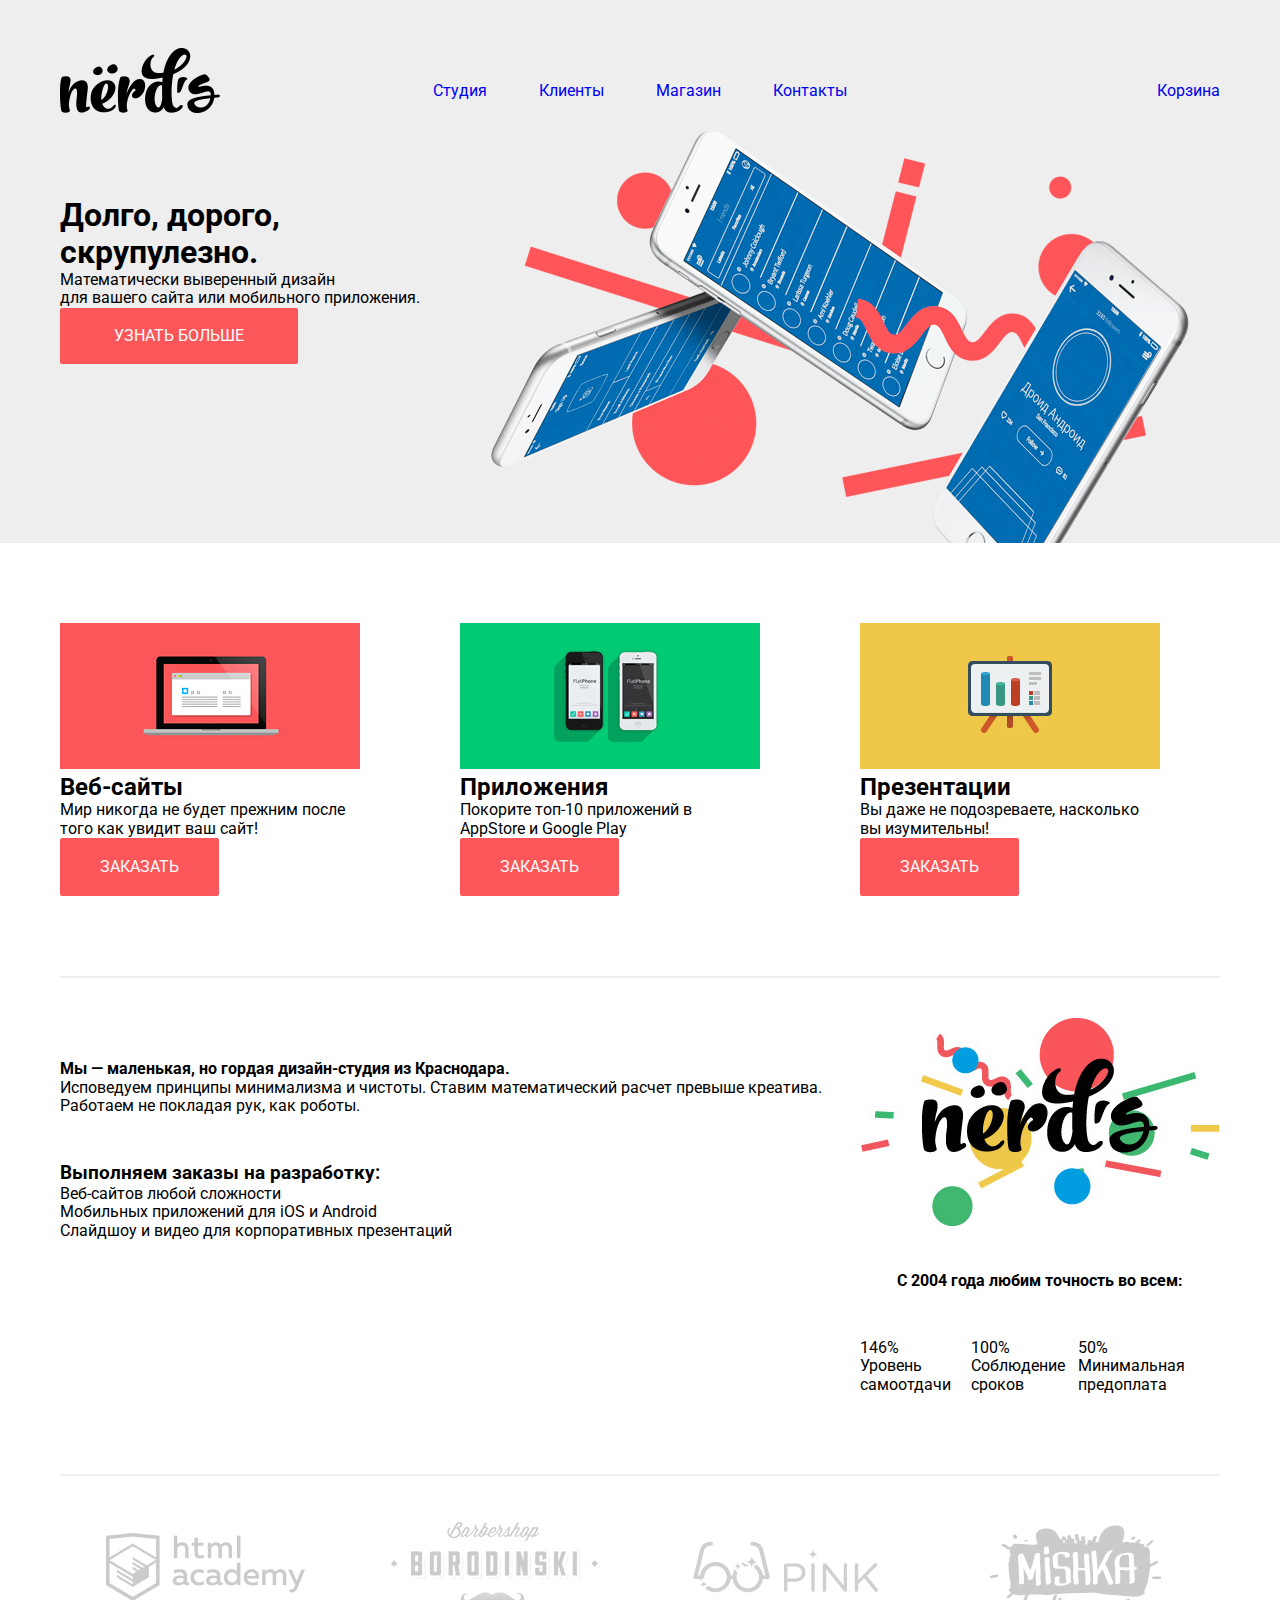
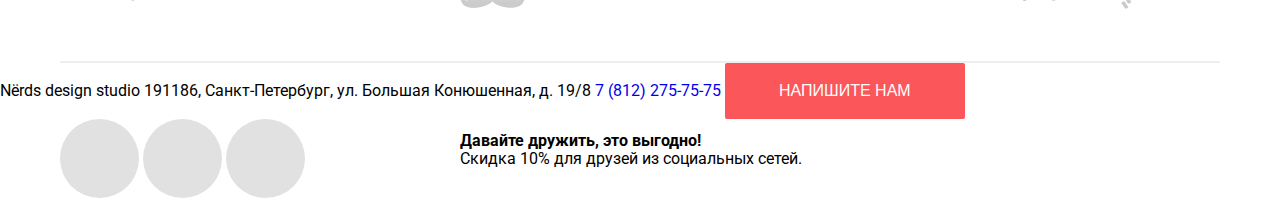
==== index.html @ d00be2a4 "Index page layout updated" ====
<!DOCTYPE html>
<html lang="ru">

<head>
  <meta charset="utf-8">
  <link href="https://fonts.googleapis.com/css?family=Roboto:400,500,700&amp;subset=cyrillic" rel="stylesheet">
  <link rel="stylesheet" href="css/normalize.css">
  <link rel="stylesheet" href="css/style.css">
  <title>HTML Academy: Нердс</title>
</head>

<body>
  <header class="main-header">
    <nav class="main-navigation container">
      <a class="main-logo">
          <img src="img/nerds-logo.png" width="160" height="65" alt="Логотип студии Nerds">
      </a>
      <ul class="site-navigation">
        <li><a href="#">Студия</a></li>
        <li><a href="#">Клиенты</a></li>
        <li><a href="catalog.html">Магазин</a></li>
        <li><a href="#">Контакты</a></li>
      </ul>
      <div class="user-navigation">
          <a class="cart" href="#" class="cart-link">Корзина</a>
      </div>
    </nav>
  </header>

  <section class="hero">
    <section class="slider container">

      <div class="slider-item slide-design">
        <section class="slide-text">
          <p>
            <b class="slide-title">Долго, дорого,<br> скрупулезно.</b>
            Математически выверенный дизайн<br> для вашего сайта или мобильного приложения.
          </p>
          <a href="#" class="button slider-btn">Узнать больше</a>
        </section>
      </div>

      <div class="slider-item slide-math">
        <section class="slide-text">
          <p>
            <b class="slide-title">Любим математику как никто другой.</b>
            Никакого креатива, только математические формулы для расчета идеальных пропорций.
          </p>
          <a href="#" class="button slider-btn">Узнать больше</a>
        </section>
      </div>

      <div class="slider-item slide-hardcore">
        <section class="slide-text">
          <p>
            <b class="slide-title">Только ночь, только хардкор.</b>
            Работать днем, как все? Мы против этого. Ближе к полуночи работа только начинается.
          </p>
        </section>
      </div>

      <div class="slider-controls">
        <input type="radio" name="slider-controls" id="slider-controls-design" checked>
        <label for="slider-controls-design" class="visually-hidden">Первый слайд</label>
        <input type="radio" name="slider-controls" id="slider-controls-math">
        <label for="slider-controls-math" class="visually-hidden">Второй слайд</label>
        <input type="radio" name="slider-controls" id="slider-controls-hardcore">
        <label for="slider-controls-hardcore" class="visually-hidden">Третий слайд</label>
      </div>
    </section>
  </section>

  <main class="container">
    <h1 class="visually-hidden">Студия веб-дизайна Nerds</h1>

    <section class="services">
      <ul class="services-list">
        <li class="service-item">
          <img src="img/main/illustration-1.jpg" width="300" height="146" alt="Веб-сайты">
          <h2>Веб-сайты</h2>
          <p class="services-txt">Мир никогда не будет прежним после того как увидит ваш сайт!</p>
          <a href="#" class="button order-btn">Заказать</a>
        </li>
        <li class="service-item">
          <img src="img/main/illustration-2.jpg" width="300" height="146" alt="Приложения">
          <h2>Приложения</h2>
          <p class="services-txt">Покорите топ-10 приложений в AppStore и Google Play</p>
          <a href="#" class="button order-btn">Заказать</a>
        </li>
        <li class="service-item">
          <img src="img/main/illustration-3.jpg" width="300" height="146" alt="Презентации">
          <h2>Презентации</h2>
          <p class="services-txt">Вы даже не подозреваете, насколько вы изумительны!</p>
          <a href="#" class="button order-btn">Заказать</a>
        </li>
      </ul>
    </section>

    <section class="info">
      <div class="studio-txt">
        <b class="info-nerds">Мы — маленькая, но гордая дизайн-студия из Краснодара.</b>
        <p class="info-txt">Исповедуем принципы минимализма и чистоты. Ставим математический расчет превыше креатива. Работаем не покладая рук, как роботы.</p>
        <h3 class="orders">Выполняем заказы на разработку:</h3>
        <ul class="info-list">
          <li class="list-item">Веб-сайтов любой сложности</li>
          <li class="list-item">Мобильных приложений для iOS и Android</li>
          <li class="list-item">Слайдшоу и видео для корпоративных презентаций</li>
        </ul>
      </div>

      <div class="studio-img">
        <img src="img/main/nerds-illustration.jpg" alt="Nerds logo">
        <b class="accuracy">C 2004 года любим точность во всем:</b>
        <ul class="advantages">
          <li class="advantage-item">
            <span class="percentage">146%</span>
            <span class="advantage-txt">Уровень самоотдачи</span>
          </li>

          <li class="advantage-item">
            <span class="percentage">100%</span>
            <span class="advantage-txt">Соблюдение сроков</span>
          </li>

          <li class="advantage-item">
            <span class="percentage">50%</span>
            <span class="advantage-txt">Минимальная предоплата</span>
          </li>
        </ul>
      </div>

    </section>

    <section class="partners">
      <ul class="partners-list">
        <li class="partners-item">
          <a href="https://htmlacademy.ru/intensive/htmlcss"><img src="img/main/logo-htmlacademy.png" width="209" height="90" alt="HTML Academy"></a>
        </li>
        <li class="partners-item">
          <a href="#"><img src="img/main/logo-borodinski.png" width="209" height="90" alt="Барбершоп Borodinski"></a>
        </li>
        <li class="partners-item">
          <a href="#"><img src="img/main/logo-pink.png" width="209" height="90" alt="Pink"></a>
        </li>
        <li class="partners-item">
          <a href="#"><img src="img/main/logo-mishka.png" width="209" height="90" alt="Mishka"></a>
        </li>
      </ul>
    </section>
  </main>

  <section class="map">
    <div class="map">

    </div>

    <div class="contacts-container">
      <span class="studio-title">Nёrds design studio</span>
      <span class="address">191186, Санкт-Петербург, ул. Большая Конюшенная, д. 19/8</span>
      <a class="phone" href="tel:+78122757575">7 (812) 275-75-75</a>
      <button class="button contacts-btn" type="button">Напишите нам</button>
      <!-- Попап форма обратной связи -->
      <!-- <div class="contacts-popup">
        <div class="contacts-popup-form">
          <form action="#" method="post">
            <fieldset>
              <legend>Напишите нам</legend>
              <label for="exit">Закрыть окно
        <input type="button" id="exit" name="exit" value="exit">
      </label>
              <label for="name">Ваше имя
        <input type="text" id="name" name="name" placeholder="Представьтесь, пожалуйста" required>
      </label>
              <label for="e-mail">Ваш e-mail
        <input type="email" id="e-mail" name="email" placeholder="Для отправки ответа" required>
      </label>
              <label for="comment">Текст письма
        <textarea id="comment" name="comment" rows="6" placeholder="В свободной форме" required></textarea>
      </label>
            </fieldset>
            <label for="send">
      <button class="button" type="submit" id="send" name="submit">Отправить</button>
    </label>
          </form>
        </div>
      </div> -->
    </div>
  </section>

  <footer class="main-footer container">
    <section class="social">
      <div class="footer-social">
        <a class="social-btn social-btn-vk" href="#"><span class="visually-hidden">Вконтакте</span></a>
        <a class="social-btn social-btn-fb" href="#"><span class="visually-hidden">Facebook</span></a>
        <a class="social-btn social-btn-inst" href="#"><span class="visually-hidden">Instagram</span></a>
      </div>
    </section>
    <section class="promo">
      <b class="promo-txt">Давайте дружить, это выгодно!</b>
      Скидка 10% для друзей из социальных сетей.
    </section>
  </footer>
</body>

</html>
---- css/style.css ----
html {
  box-sizing: border-box;
  font-family: Roboto, sans-serif;
}

*, *:before, *:after {
  box-sizing: inherit;
  margin: 0;
  padding: 0;
  list-style: none;
}

a {
  text-decoration: none;
}

.visually-hidden {
  position: absolute;
  overflow: hidden;
  clip: rect(0 0 0 0);
  height: 1px;
  width: 1px;
  margin: -1px;
  padding: 0;
  border: 0;
}

.container {
  width: 1200px;
  padding: 0 20px;
  margin: 0 auto;
}

.button {
  display: inline-block;
  padding: 19px 54px;
  border-radius: 2px;
  background-color: #fb565a;
  text-transform: uppercase;
  color: #ffffff;
  border: none;
  font-size: 16px;
  line-height: 18px;
}

.button:hover {
  background-color: #e74246;
}

.button:focus {
  background-color: #d7373b;
  color: rgba(255, 255, 255, 0.3);
  box-shadow: 0 1px 2px #c13135 inset;
}

.main-header {
  background-color: #eeeeee;
  padding-top: 48px;
}

.main-navigation {
  display: flex;
  align-items: stretch;
}

.main-logo {
  display: block;
  width: 280px;
}

.site-navigation {
  width: 600px;
  text-align: center;
  padding-top: 34px;
}

.site-navigation li {
  display: inline-block;
  margin: 0;
  padding: 0 24px;
}

.user-navigation {
  width: 280px;
  text-align: right;
  padding-top: 34px;
}

.hero {
  background-color: #eeeeee;
  margin-bottom: 80px;
}

.slide-text {
  max-width: 400px;
  padding-top: 80px;
}

.slide-title {
  display: block;
  font-size: 32px;
}

.slider-item {
  height: 426px;
  background-repeat: no-repeat;
}

.slide-math, .slide-hardcore {
  display: none;
}

.slide-design {
  background-image: url(../img/main/slide-design.png);
  background-position: right 31px bottom;
}

.services-list {
  display: flex;
  align-items: stretch;
  border-bottom: 2px solid #eeeeee;
  padding-bottom: 80px;
  margin-bottom: 40px;
}

.service-item {
  width: 300px;
  margin-right: 100px;
}

.slider-controls {
  display: none;
}

.service-item:last-child {
  margin-right: 0;
}

.order-btn {
  padding: 20px 40px;
}

.info {
  display: flex;
  padding-bottom: 80px;
  border-bottom: 2px solid #eeeeee;
}

.studio-img {
  width: 360px;
}

.studio-txt {
  padding-top: 42px;
  width: 800px;
}

.info-txt {
  padding-bottom: 48px;
}

.accuracy {
  display: block;
  padding-top: 41px;
  text-align: center;
}

.advantages {
  display: flex;
}

.advantage-item {
  padding-top: 49px;
}

.percentage {
  display: block;
}

.partners {
  padding: 46px 0 44px 0;
  border-bottom: 2px solid #eeeeee;
}

.partners-list {
  display: flex;
}

.partners-item {
  width: 25%;
  text-align: center;
}

.partners-item a {
  opacity: .2;
}

.partners-item a:hover {
  opacity: 1;
}

.partners-item a:focus {
  opacity: .1;
}

.main-footer {
  display: flex;
}

.social {
  width: 400px;
}

.social-btn {
  display: inline-block;
  background-color: #e1e1e1;
  width: 79px;
  height: 79px;
  border-radius: 50%;
}

.social-btn:hover {
  background-color: #e74246;
}

.social-btn:focus {
  background-color: #e74246;
  box-shadow: 0 1px 2px #c13135 inset;
}

.promo {
  width: 760px;
  padding-top: 13px;
}

.promo-txt {
  display: block;
}
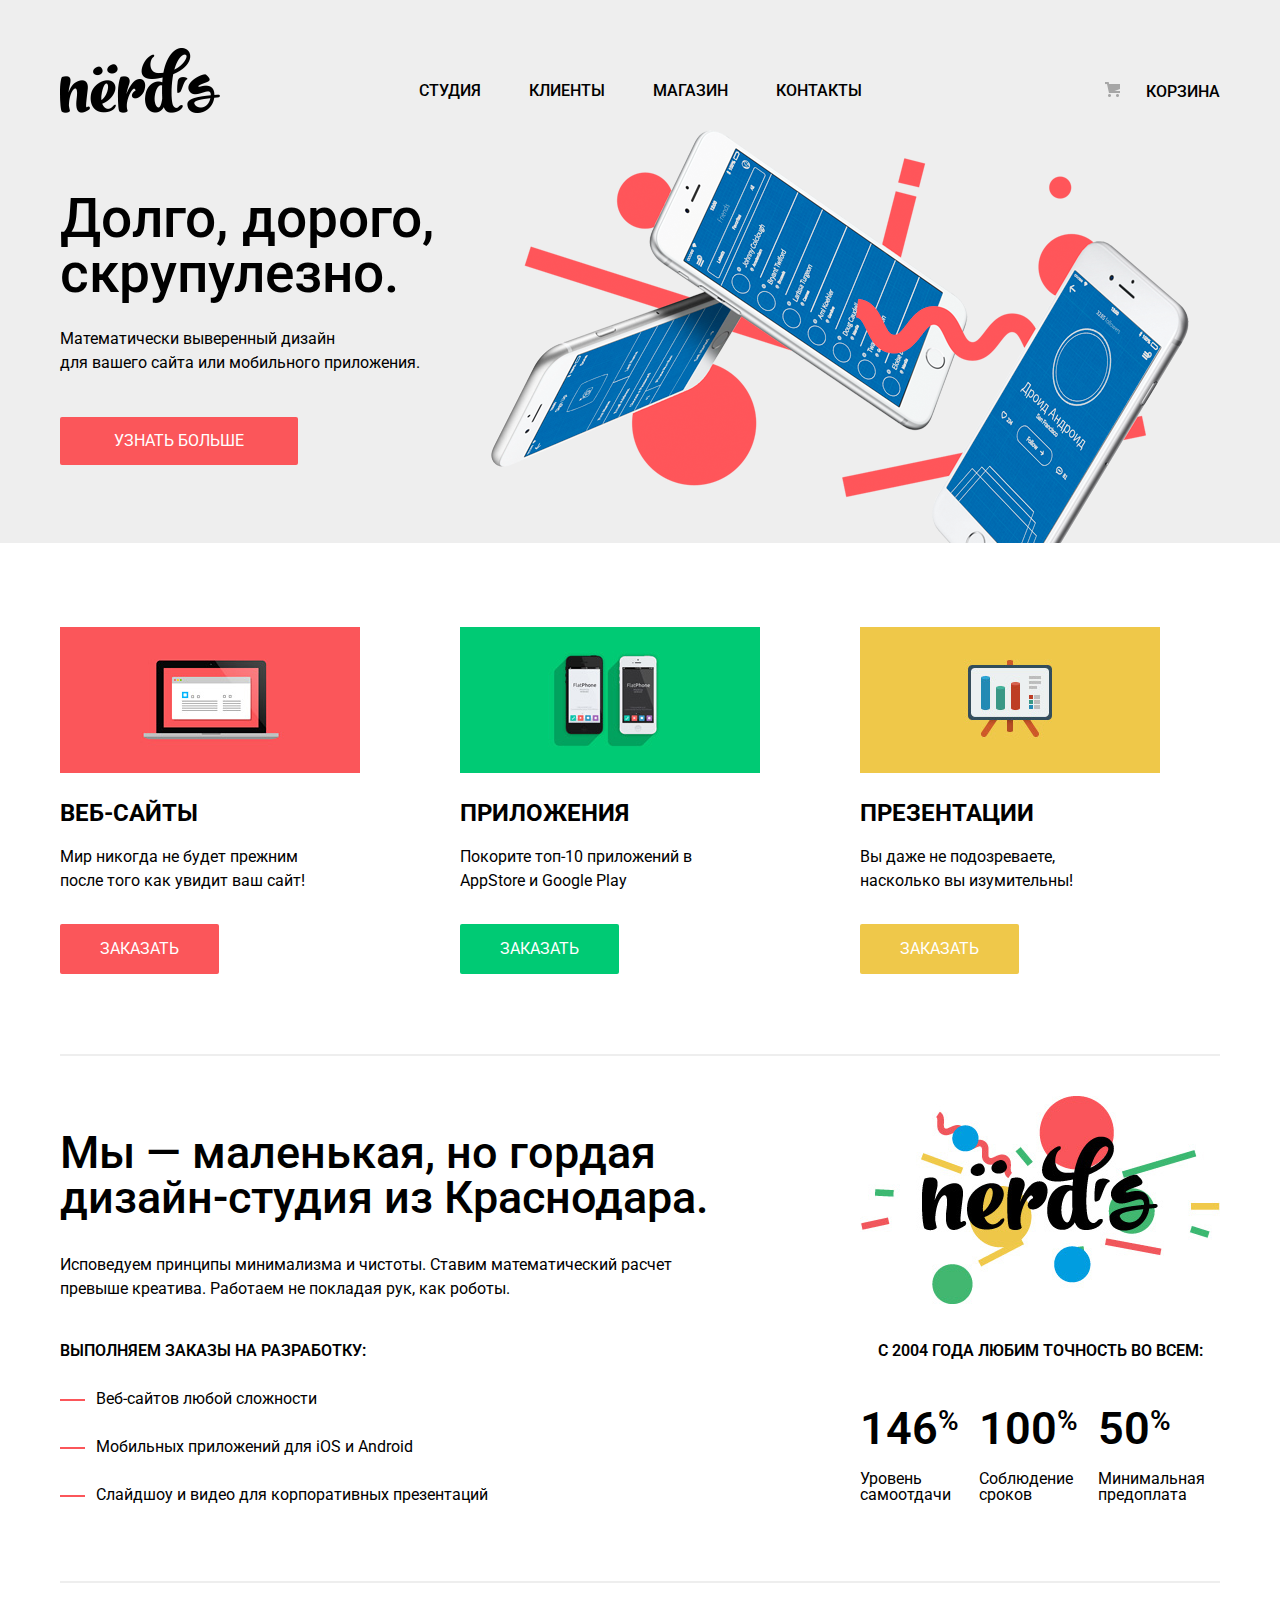
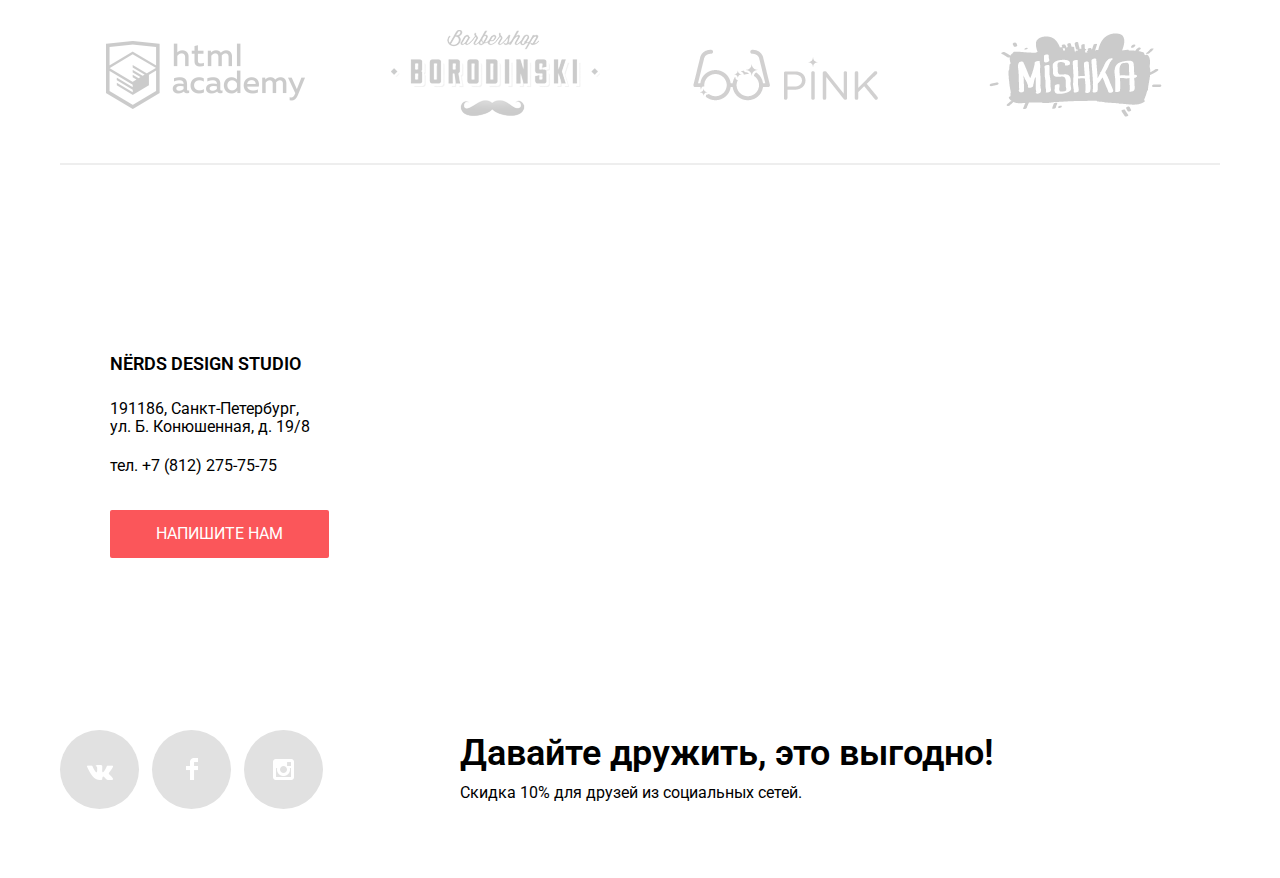
==== commit 08fe05c0: "Added map, sprites & styles for Index page" ====
--- a/index.html
+++ b/index.html
@@ -3,7 +3,7 @@
 
 <head>
   <meta charset="utf-8">
-  <link href="https://fonts.googleapis.com/css?family=Roboto:400,500,700&amp;subset=cyrillic" rel="stylesheet">
+  <link href="https://fonts.googleapis.com/css?family=Roboto:400,500,600,700&amp;subset=cyrillic" rel="stylesheet">
   <link rel="stylesheet" href="css/normalize.css">
   <link rel="stylesheet" href="css/style.css">
   <title>HTML Academy: Нердс</title>
@@ -12,7 +12,7 @@
 <body>
   <header class="main-header">
     <nav class="main-navigation container">
-      <a class="main-logo">
+      <a class="main-logo" href="#">
           <img src="img/nerds-logo.png" width="160" height="65" alt="Логотип студии Nerds">
       </a>
       <ul class="site-navigation">
@@ -22,7 +22,7 @@
         <li><a href="#">Контакты</a></li>
       </ul>
       <div class="user-navigation">
-          <a class="cart" href="#" class="cart-link">Корзина</a>
+        <a class="cart" href="#" class="cart-link"><i class="sprite sprite-cart"></i>Корзина</a>
       </div>
     </nav>
   </header>
@@ -30,42 +30,43 @@
   <section class="hero">
     <section class="slider container">
 
-      <div class="slider-item slide-design">
+      <div class="slider-item slide-design" id="slide-design">
         <section class="slide-text">
           <p>
-            <b class="slide-title">Долго, дорого,<br> скрупулезно.</b>
-            Математически выверенный дизайн<br> для вашего сайта или мобильного приложения.
+            <b class="slide-title">Долго, дорого,<br> скрупулезно.</b> Математически выверенный дизайн<br> для вашего сайта или мобильного приложения.
           </p>
           <a href="#" class="button slider-btn">Узнать больше</a>
         </section>
       </div>
 
-      <div class="slider-item slide-math">
+      <div class="slider-item slide-math" id="slide-math">
         <section class="slide-text">
           <p>
-            <b class="slide-title">Любим математику как никто другой.</b>
-            Никакого креатива, только математические формулы для расчета идеальных пропорций.
+            <b class="slide-title">Любим математику как никто другой.</b> Никакого креатива, только математические формулы для расчета идеальных пропорций.
           </p>
           <a href="#" class="button slider-btn">Узнать больше</a>
         </section>
       </div>
 
-      <div class="slider-item slide-hardcore">
+      <div class="slider-item slide-hardcore" id="slide-hardcore">
         <section class="slide-text">
           <p>
-            <b class="slide-title">Только ночь, только хардкор.</b>
-            Работать днем, как все? Мы против этого. Ближе к полуночи работа только начинается.
+            <b class="slide-title">Только ночь, только хардкор.</b> Работать днем, как все? Мы против этого. Ближе к полуночи работа только начинается.
           </p>
         </section>
       </div>
 
       <div class="slider-controls">
-        <input type="radio" name="slider-controls" id="slider-controls-design" checked>
+        <!-- <input type="radio" name="slider-controls" id="slider-controls-design" checked>
         <label for="slider-controls-design" class="visually-hidden">Первый слайд</label>
         <input type="radio" name="slider-controls" id="slider-controls-math">
         <label for="slider-controls-math" class="visually-hidden">Второй слайд</label>
         <input type="radio" name="slider-controls" id="slider-controls-hardcore">
-        <label for="slider-controls-hardcore" class="visually-hidden">Третий слайд</label>
+        <label for="slider-controls-hardcore" class="visually-hidden">Третий слайд</label> -->
+
+        <a href="#slide-design">Первый слайд</a>
+        <a href="#slide-math">Второй слайд</a>
+        <a href="#slide-hardcore">Третий слайд</a>
       </div>
     </section>
   </section>
@@ -77,20 +78,20 @@
       <ul class="services-list">
         <li class="service-item">
           <img src="img/main/illustration-1.jpg" width="300" height="146" alt="Веб-сайты">
-          <h2>Веб-сайты</h2>
-          <p class="services-txt">Мир никогда не будет прежним после того как увидит ваш сайт!</p>
+          <h2 class="services-title">Веб-сайты</h2>
+          <p class="services-txt">Мир никогда не будет прежним<br> после того как увидит ваш сайт!</p>
           <a href="#" class="button order-btn">Заказать</a>
         </li>
-        <li class="service-item">
+        <li class="service-item service-applications">
           <img src="img/main/illustration-2.jpg" width="300" height="146" alt="Приложения">
-          <h2>Приложения</h2>
+          <h2 class="services-title">Приложения</h2>
           <p class="services-txt">Покорите топ-10 приложений в AppStore и Google Play</p>
           <a href="#" class="button order-btn">Заказать</a>
         </li>
-        <li class="service-item">
+        <li class="service-item service-presentations">
           <img src="img/main/illustration-3.jpg" width="300" height="146" alt="Презентации">
-          <h2>Презентации</h2>
-          <p class="services-txt">Вы даже не подозреваете, насколько вы изумительны!</p>
+          <h2 class="services-title">Презентации</h2>
+          <p class="services-txt">Вы даже не подозреваете,<br> насколько вы изумительны!</p>
           <a href="#" class="button order-btn">Заказать</a>
         </li>
       </ul>
@@ -98,8 +99,8 @@
 
     <section class="info">
       <div class="studio-txt">
-        <b class="info-nerds">Мы — маленькая, но гордая дизайн-студия из Краснодара.</b>
-        <p class="info-txt">Исповедуем принципы минимализма и чистоты. Ставим математический расчет превыше креатива. Работаем не покладая рук, как роботы.</p>
+        <b class="info-nerds">Мы — маленькая, но гордая<br> дизайн-студия из Краснодара.</b>
+        <p class="info-txt">Исповедуем принципы минимализма и чистоты. Ставим математический расчет<br> превыше креатива. Работаем не покладая рук, как роботы.</p>
         <h3 class="orders">Выполняем заказы на разработку:</h3>
         <ul class="info-list">
           <li class="list-item">Веб-сайтов любой сложности</li>
@@ -113,17 +114,17 @@
         <b class="accuracy">C 2004 года любим точность во всем:</b>
         <ul class="advantages">
           <li class="advantage-item">
-            <span class="percentage">146%</span>
+            <span class="percentage">146<sup>%</sup></span>
             <span class="advantage-txt">Уровень самоотдачи</span>
           </li>
 
           <li class="advantage-item">
-            <span class="percentage">100%</span>
+            <span class="percentage">100<sup>%</sup></span>
             <span class="advantage-txt">Соблюдение сроков</span>
           </li>
 
           <li class="advantage-item">
-            <span class="percentage">50%</span>
+            <span class="percentage">50<sup>%</sup></span>
             <span class="advantage-txt">Минимальная предоплата</span>
           </li>
         </ul>
@@ -150,56 +151,89 @@
   </main>
 
   <section class="map">
-    <div class="map">
-
-    </div>
-
-    <div class="contacts-container">
-      <span class="studio-title">Nёrds design studio</span>
-      <span class="address">191186, Санкт-Петербург, ул. Большая Конюшенная, д. 19/8</span>
-      <a class="phone" href="tel:+78122757575">7 (812) 275-75-75</a>
-      <button class="button contacts-btn" type="button">Напишите нам</button>
-      <!-- Попап форма обратной связи -->
-      <!-- <div class="contacts-popup">
-        <div class="contacts-popup-form">
-          <form action="#" method="post">
-            <fieldset>
-              <legend>Напишите нам</legend>
-              <label for="exit">Закрыть окно
-        <input type="button" id="exit" name="exit" value="exit">
-      </label>
-              <label for="name">Ваше имя
-        <input type="text" id="name" name="name" placeholder="Представьтесь, пожалуйста" required>
-      </label>
-              <label for="e-mail">Ваш e-mail
-        <input type="email" id="e-mail" name="email" placeholder="Для отправки ответа" required>
-      </label>
-              <label for="comment">Текст письма
-        <textarea id="comment" name="comment" rows="6" placeholder="В свободной форме" required></textarea>
-      </label>
-            </fieldset>
-            <label for="send">
-      <button class="button" type="submit" id="send" name="submit">Отправить</button>
-    </label>
-          </form>
-        </div>
-      </div> -->
+    <div class="map-placeholder" id="map"></div>
+
+    <div class="contacts-container container">
+      <div class="contacts-block">
+        <span class="studio-title">Nёrds design studio</span>
+        <address>191186, Санкт-Петербург,<br> ул. Б. Конюшенная, д. 19/8</address>
+        <a class="phone" href="tel:+78122757575">тел. +7 (812) 275-75-75</a>
+        <!-- <button class="button contacts-btn" type="button">Напишите нам</button> -->
+        <a href="#contacts-popup-form" class="button contacts-btn">Напишите нам</a>
+      </div>
     </div>
   </section>
 
   <footer class="main-footer container">
     <section class="social">
       <div class="footer-social">
-        <a class="social-btn social-btn-vk" href="#"><span class="visually-hidden">Вконтакте</span></a>
-        <a class="social-btn social-btn-fb" href="#"><span class="visually-hidden">Facebook</span></a>
-        <a class="social-btn social-btn-inst" href="#"><span class="visually-hidden">Instagram</span></a>
+        <a class="social-btn social-btn-vk" href="#"><i class="sprite sprite-icon-vk"></i><span class="visually-hidden">Вконтакте</span></a>
+        <a class="social-btn social-btn-fb" href="#"><i class="sprite sprite-icon-fb"></i><span class="visually-hidden">Facebook</span></a>
+        <a class="social-btn social-btn-inst" href="#"><i class="sprite sprite-icon-insta"></i><span class="visually-hidden">Instagram</span></a>
       </div>
     </section>
     <section class="promo">
-      <b class="promo-txt">Давайте дружить, это выгодно!</b>
-      Скидка 10% для друзей из социальных сетей.
+      <b class="promo-txt">Давайте дружить, это выгодно!</b> Скидка 10% для друзей из социальных сетей.
     </section>
   </footer>
+
+<div id="contacts-popup-form" class="contacts-popup-form">
+  <a href="#map"><i class="sprite sprite-close-cross"></i>🞫</a>
+</div>
+
+  <!-- Попап форма обратной связи -->
+  <!-- <div class="contacts-popup">
+    <div class="contacts-popup-form">
+      <form action="#" method="post">
+        <fieldset>
+          <legend>Напишите нам</legend>
+          <label for="exit">Закрыть окно
+    <input type="button" id="exit" name="exit" value="exit">
+  </label>
+          <label for="name">Ваше имя
+    <input type="text" id="name" name="name" placeholder="Представьтесь, пожалуйста" required>
+  </label>
+          <label for="e-mail">Ваш e-mail
+    <input type="email" id="e-mail" name="email" placeholder="Для отправки ответа" required>
+  </label>
+          <label for="comment">Текст письма
+    <textarea id="comment" name="comment" rows="6" placeholder="В свободной форме" required></textarea>
+  </label>
+        </fieldset>
+        <label for="send">
+  <button class="button" type="submit" id="send" name="submit">Отправить</button>
+  </label>
+      </form>
+    </div>
+  </div> -->
+
+  <script src="http://api-maps.yandex.ru/2.1/?lang=ru_RU" type="text/javascript"></script>
+  <script>
+    ymaps.ready(function() {
+      var myMap = new ymaps.Map('map', {
+          center: [59.938650, 30.323280],
+          zoom: 17
+        }, {}),
+
+        myPlacemark = new ymaps.Placemark(myMap.getCenter(), {
+          hintContent: 'Nёrds design studio'
+        }, {
+          // Опции.
+          // Необходимо указать данный тип макета.
+          iconLayout: 'default#image',
+          // Своё изображение иконки метки.
+          iconImageHref: 'img/main/map-marker.png',
+          // Размеры метки.
+          iconImageSize: [231, 190],
+          // Смещение левого верхнего угла иконки относительно
+          // её "ножки" (точки привязки).
+          iconImageOffset: [-49, -190]
+        });
+
+      myMap.geoObjects
+        .add(myPlacemark);
+    });
+  </script>
+
 </body>
-
 </html>
--- a/css/style.css
+++ b/css/style.css
@@ -1,6 +1,6 @@
 html {
   box-sizing: border-box;
-  font-family: Roboto, sans-serif;
+  font-family: "Roboto", "Arial", sans-serif;
 }
 
 *, *:before, *:after {
@@ -12,6 +12,7 @@
 
 a {
   text-decoration: none;
+  color: #000000;
 }
 
 .visually-hidden {
@@ -25,6 +26,42 @@
   border: 0;
 }
 
+.sprite {
+    background-image: url(../img/spritesheet.png);
+    background-repeat: no-repeat;
+    display: inline-block;
+}
+
+.sprite-cart {
+    width: 15px;
+    height: 15px;
+    background-position: -5px -5px;
+}
+
+.sprite-close-cross {
+    width: 21px;
+    height: 21px;
+    background-position: -30px -5px;
+}
+
+.sprite-icon-fb {
+    width: 12px;
+    height: 22px;
+    background-position: -5px -36px;
+}
+
+.sprite-icon-insta {
+    width: 21px;
+    height: 21px;
+    background-position: -27px -36px;
+}
+
+.sprite-icon-vk {
+    width: 26px;
+    height: 15px;
+    background-position: -61px -5px;
+}
+
 .container {
   width: 1200px;
   padding: 0 20px;
@@ -33,7 +70,7 @@
 
 .button {
   display: inline-block;
-  padding: 19px 54px;
+  padding: 15px 54px;
   border-radius: 2px;
   background-color: #fb565a;
   text-transform: uppercase;
@@ -68,6 +105,14 @@
   width: 280px;
 }
 
+.main-logo:hover {
+  opacity: .8;
+}
+
+.main-logo:focus {
+  opacity: .3;
+}
+
 .site-navigation {
   width: 600px;
   text-align: center;
@@ -77,7 +122,21 @@
 .site-navigation li {
   display: inline-block;
   margin: 0;
-  padding: 0 24px;
+  padding: 0 22px;
+}
+
+.site-navigation a {
+  font-size: 16px;
+  text-transform: uppercase;
+  font-weight: 500;
+}
+
+.site-navigation a:hover {
+  color: #fb565a;
+}
+
+.site-navigation a:focus {
+  color: rgba(0, 0, 0, 0.3);
 }
 
 .user-navigation {
@@ -86,33 +145,93 @@
   padding-top: 34px;
 }
 
+.user-navigation a {
+  font-size: 16px;
+  text-transform: uppercase;
+  font-weight: 500;
+}
+
+.user-navigation .sprite-cart {
+  margin-right: 26px;
+}
+
 .hero {
   background-color: #eeeeee;
-  margin-bottom: 80px;
+  margin-bottom: 84px;
+}
+
+.slider {
+  height: 426px;
+  position: relative;
 }
 
 .slide-text {
   max-width: 400px;
-  padding-top: 80px;
+  padding-top: 74px;
+  font-size: 16px;
+  line-height: 1.5;
+}
+
+.slide-text p {
+  margin-bottom: 42px;
 }
 
 .slide-title {
   display: block;
-  font-size: 32px;
+  font-size: 55px;
+  line-height: 1;
+  padding-bottom: 26px;
+  font-weight: 500;
 }
 
 .slider-item {
   height: 426px;
   background-repeat: no-repeat;
+  /*display: none;*/
 }
 
 .slide-math, .slide-hardcore {
   display: none;
+}
+
+.slider-item:target {
+  display: block;
 }
 
 .slide-design {
   background-image: url(../img/main/slide-design.png);
   background-position: right 31px bottom;
+}
+
+.slide-math {
+  background-image: url(../img/main/slide-math.png);
+  background-position: right 31px bottom;
+}
+
+.slide-hardcore {
+  background-image: url(../img/main/slide-hardcore.png);
+  background-position: right 31px bottom;
+}
+
+.slider-controls {
+  display: none;
+  /*position: absolute;
+  left: 0;
+  top:0;*/
+}
+
+.services-title {
+  font-size: 24px;
+  line-height: 1.25;
+  text-transform: uppercase;
+  margin-top: 20px;
+}
+
+.services-txt {
+  font-size: 16px;
+  line-height: 1.5;
+  margin-top: 17px;
+  padding-bottom: 31px;
 }
 
 .services-list {
@@ -128,21 +247,45 @@
   margin-right: 100px;
 }
 
-.slider-controls {
-  display: none;
-}
-
 .service-item:last-child {
   margin-right: 0;
 }
 
 .order-btn {
-  padding: 20px 40px;
+  padding: 16px 40px;
+}
+
+.service-applications .order-btn {
+  background-color: #00ca74;
+}
+
+.service-applications .order-btn:hover {
+  background-color: #00bc6c;
+}
+
+.service-applications .order-btn:focus {
+  background-color: #00aa62;
+  color: rgba(255, 255, 255, 0.3);
+  box-shadow: 0 1px 2px #009958 inset;
+}
+
+.service-presentations .order-btn {
+  background-color: #efc84a;
+}
+
+.service-presentations .order-btn:hover {
+  background-color: #eab534;
+}
+
+.service-presentations .order-btn:focus {
+  background-color: #e5a722;
+  color: rgba(255, 255, 255, 0.3);
+  box-shadow: 0 1px 2px #ce961f inset;
 }
 
 .info {
   display: flex;
-  padding-bottom: 80px;
+  padding-bottom: 74px;
   border-bottom: 2px solid #eeeeee;
 }
 
@@ -151,26 +294,78 @@
 }
 
 .studio-txt {
-  padding-top: 42px;
+  padding-top: 34px;
   width: 800px;
 }
 
+.info-nerds {
+  font-size: 45px;
+  line-height: 1;
+  font-weight: 500;
+}
+
 .info-txt {
-  padding-bottom: 48px;
+  padding: 33px 0 38px;
+  font-size: 16px;
+  line-height: 1.5;
+}
+
+.orders {
+  font-size: 16px;
+  line-height: 1.5;
+  text-transform: uppercase;
+  font-weight: 600;
+}
+
+.list-item {
+  font-size: 16px;
+  line-height: 1.5;
+  margin-top: 24px;
+}
+
+.list-item::before {
+  content: "";
+  display: inline-block;
+  width: 25px;
+  height: 2px;
+  background: #fb565a;
+  margin-right: 11px;
+  vertical-align: middle;
 }
 
 .accuracy {
   display: block;
-  padding-top: 41px;
+  padding-top: 31px;
   text-align: center;
+  font-size: 16px;
+  line-height: 1.5;
+  font-weight: 600;
+  text-transform: uppercase;
+}
+
+.percentage {
+  font-size: 45px;
+  font-weight: 600;
+}
+
+.percentage sup {
+  font-size: 28px;
 }
 
 .advantages {
   display: flex;
+  padding-top: 40px;
 }
 
 .advantage-item {
-  padding-top: 49px;
+  width: 33%;
+}
+
+.advantage-txt {
+  display: block;
+  padding-top: 16px;
+  font-size: 16px;
+  line-height: 1;
 }
 
 .percentage {
@@ -178,8 +373,9 @@
 }
 
 .partners {
-  padding: 46px 0 44px 0;
+  padding: 47px 0 39px 0;
   border-bottom: 2px solid #eeeeee;
+  margin-bottom: 80px;
 }
 
 .partners-list {
@@ -203,8 +399,35 @@
   opacity: .1;
 }
 
+.map {
+  position: relative;
+  height: 416px;
+  margin-bottom: 69px;
+}
+
+.map-placeholder {
+  height: 416px;
+}
+
+.contacts-container {
+  position: absolute;
+  left: 0;
+  top: 54px;
+  bottom: 54px;
+  margin-left: 50%;
+  transform: translateX(-50%);
+}
+
+.contacts-block {
+  width: 319px;
+  height: 308px;
+  background: #ffffff;
+  padding: 50px;
+}
+
 .main-footer {
   display: flex;
+  margin-bottom: 69px;
 }
 
 .social {
@@ -217,6 +440,9 @@
   width: 79px;
   height: 79px;
   border-radius: 50%;
+  text-align: center;
+  line-height: 89px;
+  margin-right: 9px;
 }
 
 .social-btn:hover {
@@ -228,11 +454,56 @@
   box-shadow: 0 1px 2px #c13135 inset;
 }
 
+.social-btn:focus .sprite {
+  opacity: .3;
+}
+
 .promo {
   width: 760px;
-  padding-top: 13px;
+  padding-top: 5px;
 }
 
 .promo-txt {
   display: block;
-}
+  font-size: 36px;
+  line-height: 1;
+  font-weight: 600;
+  padding-bottom: 13px;
+}
+
+.studio-title {
+  display: block;
+  font-size: 18px;
+  line-height: 1.7;
+  text-transform: uppercase;
+  font-weight: 600;
+  margin-bottom: 20px;
+}
+
+.contacts-block address {
+  font-style: normal;
+  margin-bottom: 20px;
+}
+
+.contacts-btn {
+  padding: 15px;
+  text-align: center;
+  display: block;
+  margin-top: 35px;
+}
+
+.contacts-popup-form {
+  position: fixed;
+  left: 50%;
+  top: 50%;
+  transform: translate(-50%, -50%);
+  width: 500px;
+  height: 300px;
+  background: #ffffff;
+  box-shadow: 0 0 10px rgba(0,0,0,0.3);
+  display: none;
+}
+
+.contacts-popup-form:target {
+  display: block;
+}
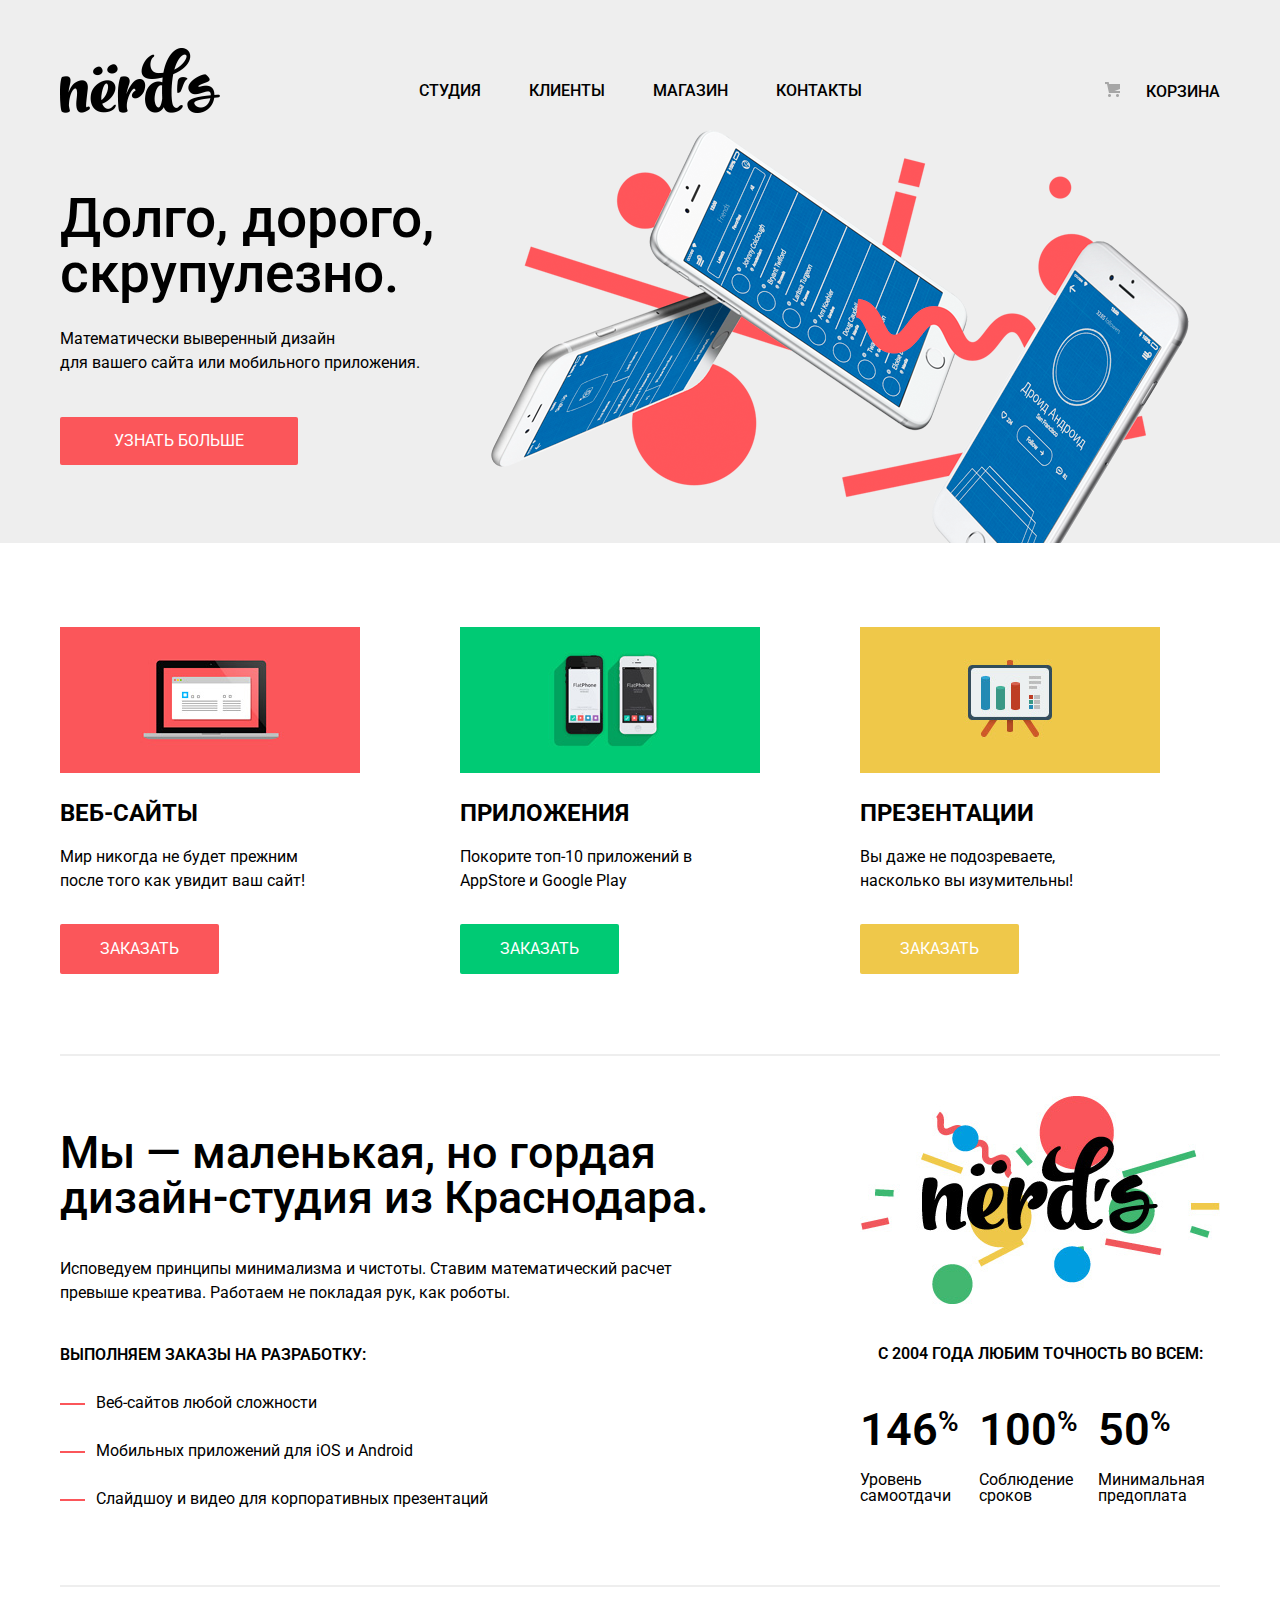
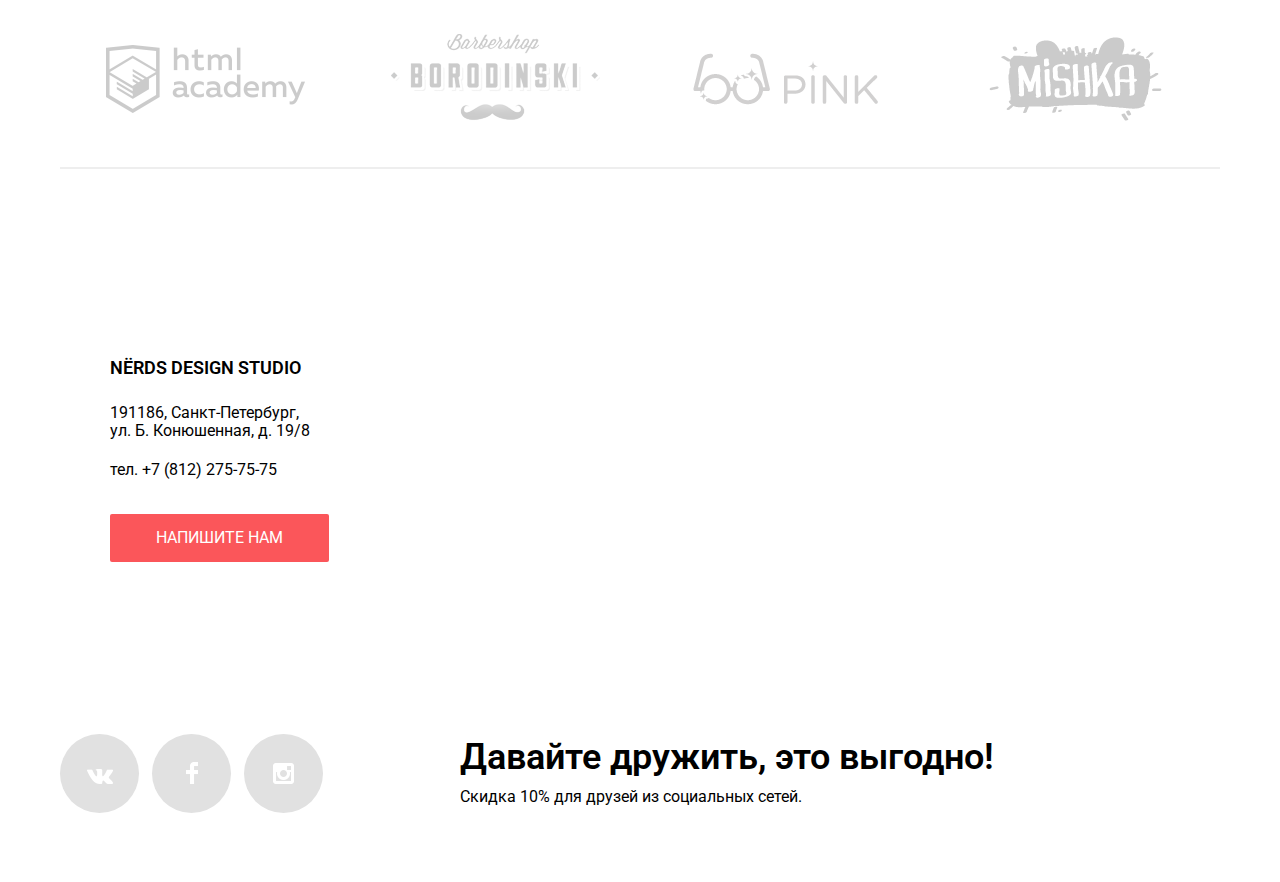
==== commit 8d935230: "Catalog page added" ====
--- a/index.html
+++ b/index.html
@@ -4,8 +4,8 @@
 <head>
   <meta charset="utf-8">
   <link href="https://fonts.googleapis.com/css?family=Roboto:400,500,600,700&amp;subset=cyrillic" rel="stylesheet">
-  <link rel="stylesheet" href="css/normalize.css">
-  <link rel="stylesheet" href="css/style.css">
+  <link href="css/normalize.css" rel="stylesheet">
+  <link href="css/style.css" rel="stylesheet">
   <title>HTML Academy: Нердс</title>
 </head>
 
--- a/css/style.css
+++ b/css/style.css
@@ -1,6 +1,12 @@
 html {
   box-sizing: border-box;
   font-family: "Roboto", "Arial", sans-serif;
+  font-size: 16px;
+}
+
+html, body {
+  margin: 0;
+  padding: 0;
 }
 
 *, *:before, *:after {
@@ -76,7 +82,6 @@
   text-transform: uppercase;
   color: #ffffff;
   border: none;
-  font-size: 16px;
   line-height: 18px;
 }
 
@@ -126,7 +131,6 @@
 }
 
 .site-navigation a {
-  font-size: 16px;
   text-transform: uppercase;
   font-weight: 500;
 }
@@ -146,7 +150,6 @@
 }
 
 .user-navigation a {
-  font-size: 16px;
   text-transform: uppercase;
   font-weight: 500;
 }
@@ -168,7 +171,6 @@
 .slide-text {
   max-width: 400px;
   padding-top: 74px;
-  font-size: 16px;
   line-height: 1.5;
 }
 
@@ -228,7 +230,6 @@
 }
 
 .services-txt {
-  font-size: 16px;
   line-height: 1.5;
   margin-top: 17px;
   padding-bottom: 31px;
@@ -305,20 +306,18 @@
 }
 
 .info-txt {
-  padding: 33px 0 38px;
+  padding: 37px 0 38px;
+  line-height: 1.5;
+}
+
+.orders {
+  line-height: 1.5;
+  text-transform: uppercase;
+  font-weight: 600;
   font-size: 16px;
-  line-height: 1.5;
-}
-
-.orders {
-  font-size: 16px;
-  line-height: 1.5;
-  text-transform: uppercase;
-  font-weight: 600;
 }
 
 .list-item {
-  font-size: 16px;
   line-height: 1.5;
   margin-top: 24px;
 }
@@ -335,9 +334,8 @@
 
 .accuracy {
   display: block;
-  padding-top: 31px;
+  padding-top: 34px;
   text-align: center;
-  font-size: 16px;
   line-height: 1.5;
   font-weight: 600;
   text-transform: uppercase;
@@ -354,7 +352,7 @@
 
 .advantages {
   display: flex;
-  padding-top: 40px;
+  padding-top: 38px;
 }
 
 .advantage-item {
@@ -364,7 +362,6 @@
 .advantage-txt {
   display: block;
   padding-top: 16px;
-  font-size: 16px;
   line-height: 1;
 }
 
@@ -507,3 +504,42 @@
 .contacts-popup-form:target {
   display: block;
 }
+
+/* Каталог */
+
+.page-header {
+  font-size: 55px;
+  line-height: 1;
+  font-weight: 500;
+  background-color: #eeeeee;
+  padding: 37px 0 103px;
+  text-align: center;
+}
+
+.catalog {
+  display: flex;
+}
+
+.filters {
+  width: 260px;
+  margin-right: 140px;
+}
+
+.shop-content {
+  width: 760px;
+}
+
+.layouts {
+  display: flex;
+  flex-direction: row;
+  justify-content: space-between;
+  flex-wrap: wrap;
+}
+
+.layout-item {
+  width: 360px;
+}
+
+.layout-hover {
+  display: none;
+}
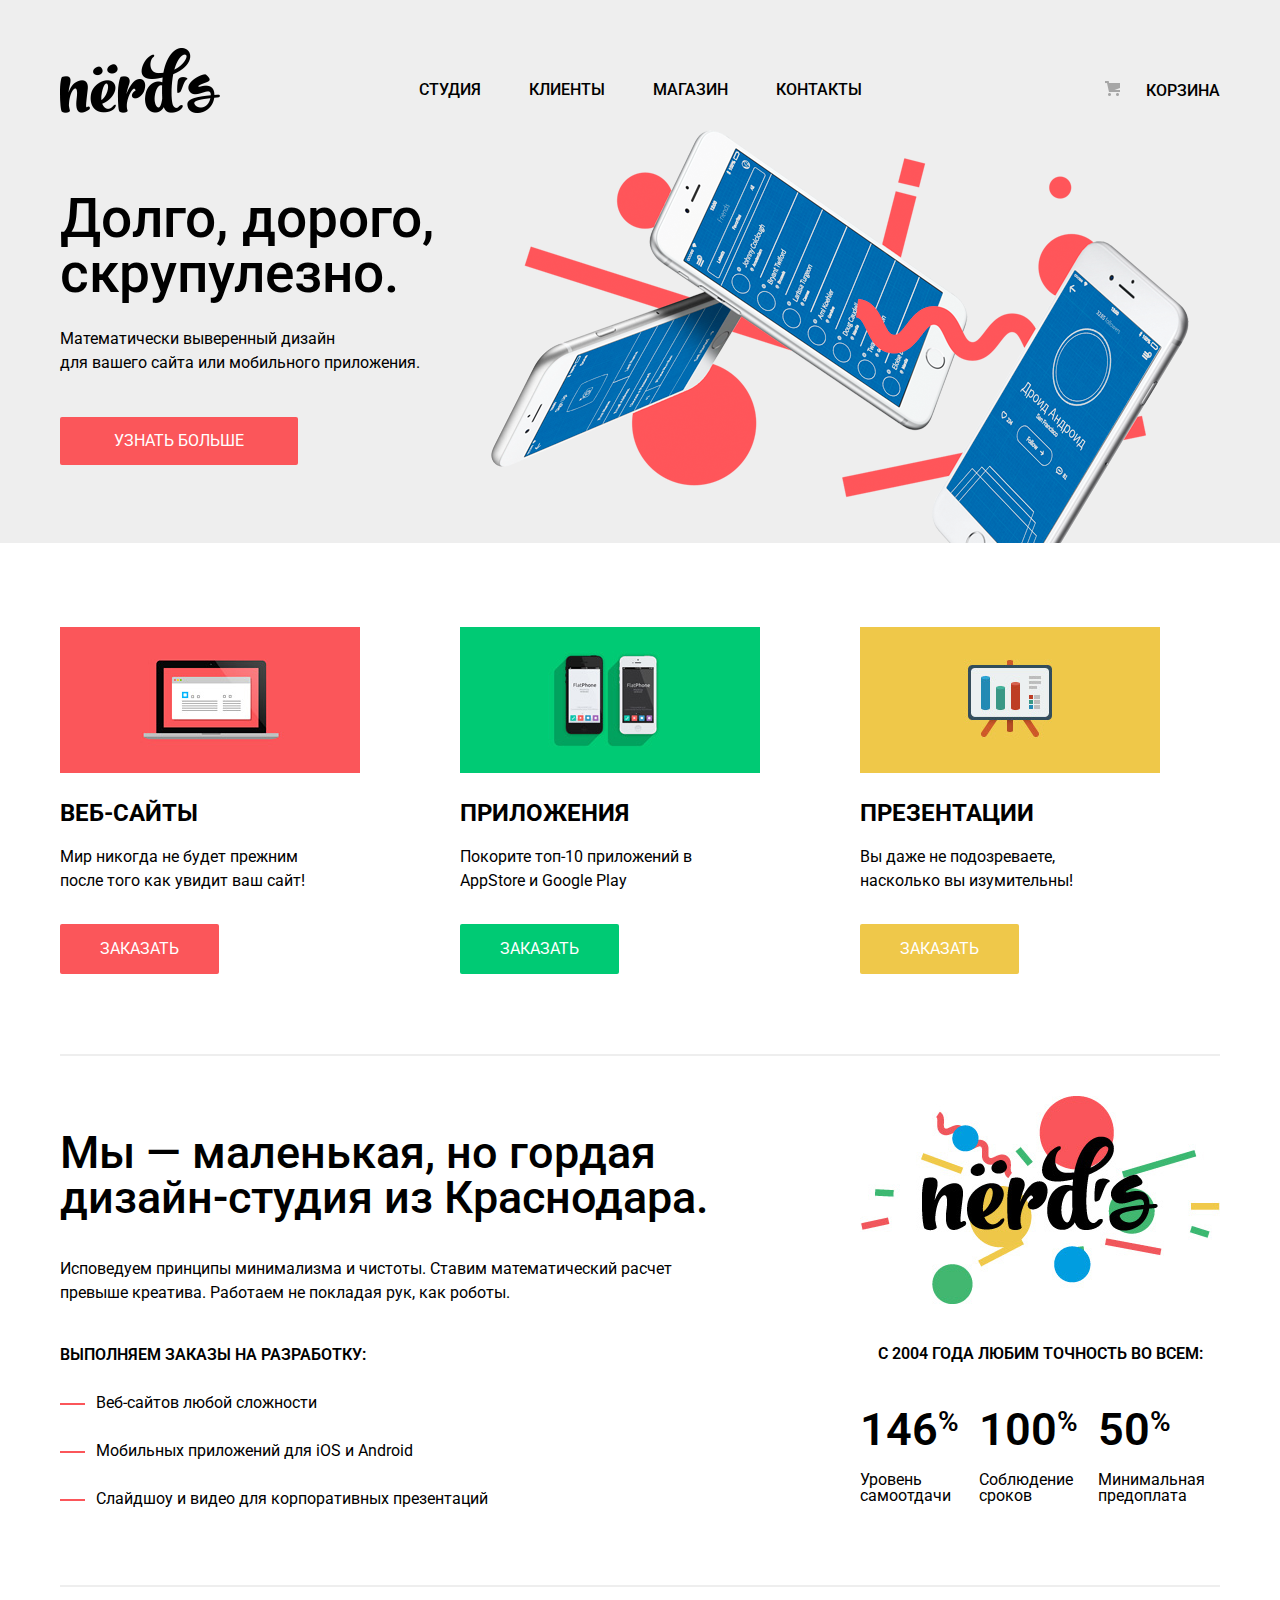
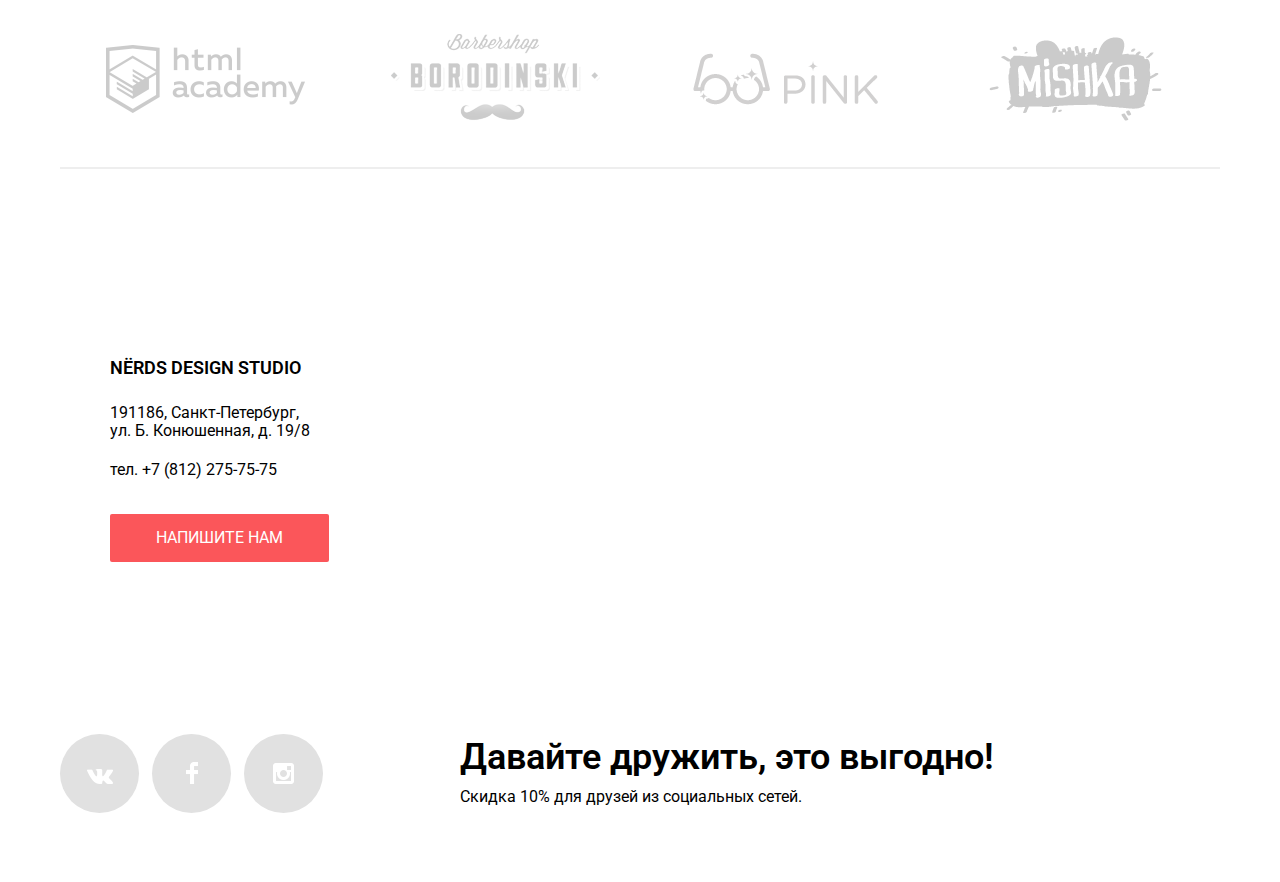
==== commit 86ffa34e: "Added filter to Catalog page" ====
--- a/index.html
+++ b/index.html
@@ -10,230 +10,236 @@
 </head>
 
 <body>
-  <header class="main-header">
-    <nav class="main-navigation container">
-      <a class="main-logo" href="#">
-          <img src="img/nerds-logo.png" width="160" height="65" alt="Логотип студии Nerds">
-      </a>
-      <ul class="site-navigation">
-        <li><a href="#">Студия</a></li>
-        <li><a href="#">Клиенты</a></li>
-        <li><a href="catalog.html">Магазин</a></li>
-        <li><a href="#">Контакты</a></li>
+<header class="main-header">
+  <nav class="main-navigation container">
+    <a class="main-logo" href="#">
+      <img src="img/nerds-logo.png" width="160" height="65" alt="Логотип студии Nerds">
+    </a>
+    <ul class="site-navigation">
+      <li><a href="#">Студия</a></li>
+      <li><a href="#">Клиенты</a></li>
+      <li><a href="catalog.html">Магазин</a></li>
+      <li><a href="#">Контакты</a></li>
+    </ul>
+    <div class="user-navigation">
+      <a class="cart" href="#" class="cart-link"><i class="sprite sprite-cart"></i>Корзина</a>
+    </div>
+  </nav>
+</header>
+
+<section class="hero">
+  <section class="slider container">
+
+    <div class="slider-item slide-design" id="slide-design">
+      <section class="slide-text">
+        <p>
+          <b class="slide-title">Долго, дорого,<br> скрупулезно.</b> Математически выверенный дизайн<br> для вашего
+          сайта или мобильного приложения.
+        </p>
+        <a href="#" class="button slider-btn">Узнать больше</a>
+      </section>
+    </div>
+
+    <div class="slider-item slide-math" id="slide-math">
+      <section class="slide-text">
+        <p>
+          <b class="slide-title">Любим математику как никто другой.</b> Никакого креатива, только математические формулы
+          для расчета идеальных пропорций.
+        </p>
+        <a href="#" class="button slider-btn">Узнать больше</a>
+      </section>
+    </div>
+
+    <div class="slider-item slide-hardcore" id="slide-hardcore">
+      <section class="slide-text">
+        <p>
+          <b class="slide-title">Только ночь, только хардкор.</b> Работать днем, как все? Мы против этого. Ближе к
+          полуночи работа только начинается.
+        </p>
+      </section>
+    </div>
+
+    <div class="slider-controls">
+      <!-- <input type="radio" name="slider-controls" id="slider-controls-design" checked>
+      <label for="slider-controls-design" class="visually-hidden">Первый слайд</label>
+      <input type="radio" name="slider-controls" id="slider-controls-math">
+      <label for="slider-controls-math" class="visually-hidden">Второй слайд</label>
+      <input type="radio" name="slider-controls" id="slider-controls-hardcore">
+      <label for="slider-controls-hardcore" class="visually-hidden">Третий слайд</label> -->
+
+      <a href="#slide-design">Первый слайд</a>
+      <a href="#slide-math">Второй слайд</a>
+      <a href="#slide-hardcore">Третий слайд</a>
+    </div>
+  </section>
+</section>
+
+<main class="container">
+  <h1 class="visually-hidden">Студия веб-дизайна Nerds</h1>
+
+  <section class="services">
+    <ul class="services-list">
+      <li class="service-item">
+        <img src="img/main/illustration-1.jpg" width="300" height="146" alt="Веб-сайты">
+        <h2 class="services-title">Веб-сайты</h2>
+        <p class="services-txt">Мир никогда не будет прежним<br> после того как увидит ваш сайт!</p>
+        <a href="#" class="button order-btn">Заказать</a>
+      </li>
+      <li class="service-item service-applications">
+        <img src="img/main/illustration-2.jpg" width="300" height="146" alt="Приложения">
+        <h2 class="services-title">Приложения</h2>
+        <p class="services-txt">Покорите топ-10 приложений в AppStore и Google Play</p>
+        <a href="#" class="button order-btn">Заказать</a>
+      </li>
+      <li class="service-item service-presentations">
+        <img src="img/main/illustration-3.jpg" width="300" height="146" alt="Презентации">
+        <h2 class="services-title">Презентации</h2>
+        <p class="services-txt">Вы даже не подозреваете,<br> насколько вы изумительны!</p>
+        <a href="#" class="button order-btn">Заказать</a>
+      </li>
+    </ul>
+  </section>
+
+  <section class="info">
+    <div class="studio-txt">
+      <b class="info-nerds">Мы — маленькая, но гордая<br> дизайн-студия из Краснодара.</b>
+      <p class="info-txt">Исповедуем принципы минимализма и чистоты. Ставим математический расчет<br> превыше креатива.
+        Работаем не покладая рук, как роботы.</p>
+      <h3 class="orders">Выполняем заказы на разработку:</h3>
+      <ul class="info-list">
+        <li class="list-item">Веб-сайтов любой сложности</li>
+        <li class="list-item">Мобильных приложений для iOS и Android</li>
+        <li class="list-item">Слайдшоу и видео для корпоративных презентаций</li>
       </ul>
-      <div class="user-navigation">
-        <a class="cart" href="#" class="cart-link"><i class="sprite sprite-cart"></i>Корзина</a>
-      </div>
-    </nav>
-  </header>
-
-  <section class="hero">
-    <section class="slider container">
-
-      <div class="slider-item slide-design" id="slide-design">
-        <section class="slide-text">
-          <p>
-            <b class="slide-title">Долго, дорого,<br> скрупулезно.</b> Математически выверенный дизайн<br> для вашего сайта или мобильного приложения.
-          </p>
-          <a href="#" class="button slider-btn">Узнать больше</a>
-        </section>
-      </div>
-
-      <div class="slider-item slide-math" id="slide-math">
-        <section class="slide-text">
-          <p>
-            <b class="slide-title">Любим математику как никто другой.</b> Никакого креатива, только математические формулы для расчета идеальных пропорций.
-          </p>
-          <a href="#" class="button slider-btn">Узнать больше</a>
-        </section>
-      </div>
-
-      <div class="slider-item slide-hardcore" id="slide-hardcore">
-        <section class="slide-text">
-          <p>
-            <b class="slide-title">Только ночь, только хардкор.</b> Работать днем, как все? Мы против этого. Ближе к полуночи работа только начинается.
-          </p>
-        </section>
-      </div>
-
-      <div class="slider-controls">
-        <!-- <input type="radio" name="slider-controls" id="slider-controls-design" checked>
-        <label for="slider-controls-design" class="visually-hidden">Первый слайд</label>
-        <input type="radio" name="slider-controls" id="slider-controls-math">
-        <label for="slider-controls-math" class="visually-hidden">Второй слайд</label>
-        <input type="radio" name="slider-controls" id="slider-controls-hardcore">
-        <label for="slider-controls-hardcore" class="visually-hidden">Третий слайд</label> -->
-
-        <a href="#slide-design">Первый слайд</a>
-        <a href="#slide-math">Второй слайд</a>
-        <a href="#slide-hardcore">Третий слайд</a>
-      </div>
-    </section>
-  </section>
-
-  <main class="container">
-    <h1 class="visually-hidden">Студия веб-дизайна Nerds</h1>
-
-    <section class="services">
-      <ul class="services-list">
-        <li class="service-item">
-          <img src="img/main/illustration-1.jpg" width="300" height="146" alt="Веб-сайты">
-          <h2 class="services-title">Веб-сайты</h2>
-          <p class="services-txt">Мир никогда не будет прежним<br> после того как увидит ваш сайт!</p>
-          <a href="#" class="button order-btn">Заказать</a>
+    </div>
+
+    <div class="studio-img">
+      <img src="img/main/nerds-illustration.jpg" alt="Nerds logo">
+      <b class="accuracy">C 2004 года любим точность во всем:</b>
+      <ul class="advantages">
+        <li class="advantage-item">
+          <span class="percentage">146<sup>%</sup></span>
+          <span class="advantage-txt">Уровень самоотдачи</span>
         </li>
-        <li class="service-item service-applications">
-          <img src="img/main/illustration-2.jpg" width="300" height="146" alt="Приложения">
-          <h2 class="services-title">Приложения</h2>
-          <p class="services-txt">Покорите топ-10 приложений в AppStore и Google Play</p>
-          <a href="#" class="button order-btn">Заказать</a>
+
+        <li class="advantage-item">
+          <span class="percentage">100<sup>%</sup></span>
+          <span class="advantage-txt">Соблюдение сроков</span>
         </li>
-        <li class="service-item service-presentations">
-          <img src="img/main/illustration-3.jpg" width="300" height="146" alt="Презентации">
-          <h2 class="services-title">Презентации</h2>
-          <p class="services-txt">Вы даже не подозреваете,<br> насколько вы изумительны!</p>
-          <a href="#" class="button order-btn">Заказать</a>
+
+        <li class="advantage-item">
+          <span class="percentage">50<sup>%</sup></span>
+          <span class="advantage-txt">Минимальная предоплата</span>
         </li>
       </ul>
-    </section>
-
-    <section class="info">
-      <div class="studio-txt">
-        <b class="info-nerds">Мы — маленькая, но гордая<br> дизайн-студия из Краснодара.</b>
-        <p class="info-txt">Исповедуем принципы минимализма и чистоты. Ставим математический расчет<br> превыше креатива. Работаем не покладая рук, как роботы.</p>
-        <h3 class="orders">Выполняем заказы на разработку:</h3>
-        <ul class="info-list">
-          <li class="list-item">Веб-сайтов любой сложности</li>
-          <li class="list-item">Мобильных приложений для iOS и Android</li>
-          <li class="list-item">Слайдшоу и видео для корпоративных презентаций</li>
-        </ul>
+    </div>
+
+  </section>
+
+  <section class="partners">
+    <ul class="partners-list">
+      <li class="partners-item">
+        <a href="https://htmlacademy.ru/intensive/htmlcss"><img src="img/main/logo-htmlacademy.png" width="209"
+                                                                height="90" alt="HTML Academy"></a>
+      </li>
+      <li class="partners-item">
+        <a href="#"><img src="img/main/logo-borodinski.png" width="209" height="90" alt="Барбершоп Borodinski"></a>
+      </li>
+      <li class="partners-item">
+        <a href="#"><img src="img/main/logo-pink.png" width="209" height="90" alt="Pink"></a>
+      </li>
+      <li class="partners-item">
+        <a href="#"><img src="img/main/logo-mishka.png" width="209" height="90" alt="Mishka"></a>
+      </li>
+    </ul>
+  </section>
+</main>
+
+<section class="map">
+  <div class="map-placeholder" id="map"></div>
+
+  <div class="contacts-container container">
+    <div class="contacts-block">
+      <span class="studio-title">Nёrds design studio</span>
+      <address>191186, Санкт-Петербург,<br> ул. Б. Конюшенная, д. 19/8</address>
+      <a class="phone" href="tel:+78122757575">тел. +7 (812) 275-75-75</a>
+      <!-- <button class="button contacts-btn" type="button">Напишите нам</button> -->
+      <a href="#contacts-popup-form" class="button contacts-btn">Напишите нам</a>
+    </div>
+  </div>
+</section>
+
+<footer class="main-footer container">
+  <section class="social">
+    <div class="footer-social">
+      <a class="social-btn social-btn-vk" href="#"><i class="sprite sprite-icon-vk"></i><span class="visually-hidden">Вконтакте</span></a>
+      <a class="social-btn social-btn-fb" href="#"><i class="sprite sprite-icon-fb"></i><span class="visually-hidden">Facebook</span></a>
+      <a class="social-btn social-btn-inst" href="#"><i class="sprite sprite-icon-insta"></i><span
+        class="visually-hidden">Instagram</span></a>
+    </div>
+  </section>
+  <section class="promo">
+    <b class="promo-txt">Давайте дружить, это выгодно!</b> Скидка 10% для друзей из социальных сетей.
+  </section>
+</footer>
+
+<div id="contacts-popup-form" class="contacts-popup-form">
+  <a href="#map" class="contacts-popup-close"><i class="sprite sprite-close-cross"></i></a>
+
+  <!-- Попап форма обратной связи -->
+  <form action="#" method="post">
+    <fieldset>
+      <legend>Напишите нам</legend>
+
+      <div class="contacts-popup-placeholder">
+        <span class="control control-name">
+          <label for="name">Ваше имя:</label>
+          <input type="text" id="name" name="name" placeholder="Представьтесь, пожалуйста" required>
+        </span>
+
+        <span class="control control-email">
+          <label for="email">Ваш e-mail:</label>
+          <input type="email" id="email" name="email" placeholder="Для отправки ответа" required>
+        </span>
+
+        <span class="control control-comment">
+          <label for="comment">Текст письма:</label>
+          <textarea id="comment" name="comment" rows="6" placeholder="В свободной форме" required></textarea>
+        </span>
       </div>
-
-      <div class="studio-img">
-        <img src="img/main/nerds-illustration.jpg" alt="Nerds logo">
-        <b class="accuracy">C 2004 года любим точность во всем:</b>
-        <ul class="advantages">
-          <li class="advantage-item">
-            <span class="percentage">146<sup>%</sup></span>
-            <span class="advantage-txt">Уровень самоотдачи</span>
-          </li>
-
-          <li class="advantage-item">
-            <span class="percentage">100<sup>%</sup></span>
-            <span class="advantage-txt">Соблюдение сроков</span>
-          </li>
-
-          <li class="advantage-item">
-            <span class="percentage">50<sup>%</sup></span>
-            <span class="advantage-txt">Минимальная предоплата</span>
-          </li>
-        </ul>
-      </div>
-
-    </section>
-
-    <section class="partners">
-      <ul class="partners-list">
-        <li class="partners-item">
-          <a href="https://htmlacademy.ru/intensive/htmlcss"><img src="img/main/logo-htmlacademy.png" width="209" height="90" alt="HTML Academy"></a>
-        </li>
-        <li class="partners-item">
-          <a href="#"><img src="img/main/logo-borodinski.png" width="209" height="90" alt="Барбершоп Borodinski"></a>
-        </li>
-        <li class="partners-item">
-          <a href="#"><img src="img/main/logo-pink.png" width="209" height="90" alt="Pink"></a>
-        </li>
-        <li class="partners-item">
-          <a href="#"><img src="img/main/logo-mishka.png" width="209" height="90" alt="Mishka"></a>
-        </li>
-      </ul>
-    </section>
-  </main>
-
-  <section class="map">
-    <div class="map-placeholder" id="map"></div>
-
-    <div class="contacts-container container">
-      <div class="contacts-block">
-        <span class="studio-title">Nёrds design studio</span>
-        <address>191186, Санкт-Петербург,<br> ул. Б. Конюшенная, д. 19/8</address>
-        <a class="phone" href="tel:+78122757575">тел. +7 (812) 275-75-75</a>
-        <!-- <button class="button contacts-btn" type="button">Напишите нам</button> -->
-        <a href="#contacts-popup-form" class="button contacts-btn">Напишите нам</a>
-      </div>
-    </div>
-  </section>
-
-  <footer class="main-footer container">
-    <section class="social">
-      <div class="footer-social">
-        <a class="social-btn social-btn-vk" href="#"><i class="sprite sprite-icon-vk"></i><span class="visually-hidden">Вконтакте</span></a>
-        <a class="social-btn social-btn-fb" href="#"><i class="sprite sprite-icon-fb"></i><span class="visually-hidden">Facebook</span></a>
-        <a class="social-btn social-btn-inst" href="#"><i class="sprite sprite-icon-insta"></i><span class="visually-hidden">Instagram</span></a>
-      </div>
-    </section>
-    <section class="promo">
-      <b class="promo-txt">Давайте дружить, это выгодно!</b> Скидка 10% для друзей из социальных сетей.
-    </section>
-  </footer>
-
-<div id="contacts-popup-form" class="contacts-popup-form">
-  <a href="#map"><i class="sprite sprite-close-cross"></i>🞫</a>
+    </fieldset>
+
+    <button class="button" type="submit" id="send" name="submit">Отправить</button>
+  </form>
 </div>
 
-  <!-- Попап форма обратной связи -->
-  <!-- <div class="contacts-popup">
-    <div class="contacts-popup-form">
-      <form action="#" method="post">
-        <fieldset>
-          <legend>Напишите нам</legend>
-          <label for="exit">Закрыть окно
-    <input type="button" id="exit" name="exit" value="exit">
-  </label>
-          <label for="name">Ваше имя
-    <input type="text" id="name" name="name" placeholder="Представьтесь, пожалуйста" required>
-  </label>
-          <label for="e-mail">Ваш e-mail
-    <input type="email" id="e-mail" name="email" placeholder="Для отправки ответа" required>
-  </label>
-          <label for="comment">Текст письма
-    <textarea id="comment" name="comment" rows="6" placeholder="В свободной форме" required></textarea>
-  </label>
-        </fieldset>
-        <label for="send">
-  <button class="button" type="submit" id="send" name="submit">Отправить</button>
-  </label>
-      </form>
-    </div>
-  </div> -->
-
-  <script src="http://api-maps.yandex.ru/2.1/?lang=ru_RU" type="text/javascript"></script>
-  <script>
-    ymaps.ready(function() {
-      var myMap = new ymaps.Map('map', {
-          center: [59.938650, 30.323280],
-          zoom: 17
-        }, {}),
-
-        myPlacemark = new ymaps.Placemark(myMap.getCenter(), {
-          hintContent: 'Nёrds design studio'
-        }, {
-          // Опции.
-          // Необходимо указать данный тип макета.
-          iconLayout: 'default#image',
-          // Своё изображение иконки метки.
-          iconImageHref: 'img/main/map-marker.png',
-          // Размеры метки.
-          iconImageSize: [231, 190],
-          // Смещение левого верхнего угла иконки относительно
-          // её "ножки" (точки привязки).
-          iconImageOffset: [-49, -190]
-        });
-
-      myMap.geoObjects
-        .add(myPlacemark);
-    });
-  </script>
+<script src="http://api-maps.yandex.ru/2.1/?lang=ru_RU" type="text/javascript"></script>
+<script>
+  ymaps.ready(function () {
+    var myMap = new ymaps.Map('map', {
+        center: [59.938650, 30.323280],
+        zoom: 17
+      }, {}),
+
+      myPlacemark = new ymaps.Placemark(myMap.getCenter(), {
+        hintContent: 'Nёrds design studio'
+      }, {
+        // Опции.
+        // Необходимо указать данный тип макета.
+        iconLayout: 'default#image',
+        // Своё изображение иконки метки.
+        iconImageHref: 'img/main/map-marker.png',
+        // Размеры метки.
+        iconImageSize: [231, 190],
+        // Смещение левого верхнего угла иконки относительно
+        // её "ножки" (точки привязки).
+        iconImageOffset: [-49, -190]
+      });
+
+    myMap.geoObjects
+      .add(myPlacemark);
+  });
+</script>
 
 </body>
 </html>
--- a/css/style.css
+++ b/css/style.css
@@ -33,39 +33,63 @@
 }
 
 .sprite {
-    background-image: url(../img/spritesheet.png);
-    background-repeat: no-repeat;
-    display: inline-block;
+  background-image: url(../img/spritesheet.png);
+  background-repeat: no-repeat;
+  display: inline-block;
 }
 
 .sprite-cart {
-    width: 15px;
-    height: 15px;
-    background-position: -5px -5px;
+  width: 15px;
+  height: 15px;
+  background-position: -5px -5px;
+}
+
+.sprite-checkbox-off {
+  width: 23px;
+  height: 23px;
+  background-position: -30px -5px;
+}
+
+.sprite-checkbox-on {
+  width: 27px;
+  height: 23px;
+  background-position: -63px -5px;
 }
 
 .sprite-close-cross {
-    width: 21px;
-    height: 21px;
-    background-position: -30px -5px;
+  width: 21px;
+  height: 21px;
+  background-position: -5px -38px;
 }
 
 .sprite-icon-fb {
-    width: 12px;
-    height: 22px;
-    background-position: -5px -36px;
+  width: 12px;
+  height: 22px;
+  background-position: -36px -38px;
 }
 
 .sprite-icon-insta {
-    width: 21px;
-    height: 21px;
-    background-position: -27px -36px;
+  width: 21px;
+  height: 21px;
+  background-position: -58px -38px;
 }
 
 .sprite-icon-vk {
-    width: 26px;
-    height: 15px;
-    background-position: -61px -5px;
+  width: 26px;
+  height: 15px;
+  background-position: -58px -69px;
+}
+
+.sprite-radio-off {
+  width: 25px;
+  height: 25px;
+  background-position: -100px -5px;
+}
+
+.sprite-radio-on {
+  width: 25px;
+  height: 25px;
+  background-position: -94px -40px;
 }
 
 .container {
@@ -121,18 +145,25 @@
 .site-navigation {
   width: 600px;
   text-align: center;
-  padding-top: 34px;
+  padding-top: 33px;
 }
 
 .site-navigation li {
   display: inline-block;
   margin: 0;
-  padding: 0 22px;
+
 }
 
 .site-navigation a {
+  display: block;
+  margin: 0 22px;
+  padding-bottom: 8px;
   text-transform: uppercase;
   font-weight: 500;
+}
+
+.site-navigation .active-page {
+  border-bottom: 2px solid #fb565a;
 }
 
 .site-navigation a:hover {
@@ -146,7 +177,7 @@
 .user-navigation {
   width: 280px;
   text-align: right;
-  padding-top: 34px;
+  padding-top: 33px;
 }
 
 .user-navigation a {
@@ -189,7 +220,6 @@
 .slider-item {
   height: 426px;
   background-repeat: no-repeat;
-  /*display: none;*/
 }
 
 .slide-math, .slide-hardcore {
@@ -494,15 +524,111 @@
   left: 50%;
   top: 50%;
   transform: translate(-50%, -50%);
-  width: 500px;
-  height: 300px;
+  width: 960px;
+  padding: 73px 100px;
   background: #ffffff;
-  box-shadow: 0 0 10px rgba(0,0,0,0.3);
+  box-shadow: 0 0 10px rgba(0, 0, 0, 0.3);
   display: none;
 }
 
+.contacts-popup-close {
+  position: absolute;
+  right: 90px;
+  top: 78px;
+}
+
 .contacts-popup-form:target {
   display: block;
+}
+
+.contacts-popup-form fieldset {
+  border: none;
+  padding: 0;
+  margin: 0;
+}
+
+.contacts-popup-form .contacts-popup-placeholder {
+  display: flex;
+  flex-direction: row;
+  flex-wrap: wrap;
+  justify-content: space-between;
+}
+
+.contacts-popup-form legend {
+  font-size: 45px;
+  font-weight: 600;
+  margin-bottom: 20px;
+}
+
+.contacts-popup-form .control {
+  display: block;
+  width: 100%;
+}
+
+.contacts-popup-form .control-name,
+.contacts-popup-form .control-email {
+  width: 360px;
+  margin-bottom: 20px;
+}
+
+.contacts-popup-form .control-comment {
+  margin-bottom: 30px;
+}
+
+.contacts-popup-form label {
+  display: block;
+  font-weight: 600;
+  margin-bottom: 15px;
+}
+
+.contacts-popup-form input,
+.contacts-popup-form textarea {
+  height: 50px;
+  line-height: 50px;
+  border: 2px solid #d7dcde;
+  color: #000000;
+  border-radius: 2px;
+  width: 100%;
+  padding: 0 14px;
+  outline: none;
+  box-shadow: none;
+}
+
+.contacts-popup-form textarea {
+  height: 118px;
+  line-height: 1.2;
+  padding: 14px;
+  resize: none;
+}
+
+.contacts-popup-form input::placeholder,
+.contacts-popup-form textarea::placeholder {
+  color: #a1a1a1;
+}
+
+.contacts-popup-form input:hover,
+.contacts-popup-form textarea:hover {
+  border-color: #b4b9bb;
+}
+
+.contacts-popup-form input:focus,
+.contacts-popup-form textarea:focus {
+  border-color: #000000;
+}
+
+.contacts-popup-form input:invalid,
+.contacts-popup-form textarea:invalid {
+  border-color: #e74246;
+  color: #e74246;
+}
+
+.contacts-popup-form input:invalid::placeholder,
+.contacts-popup-form textarea:invalid::placeholder {
+  color: #e74246;
+}
+
+.contacts-popup-form .button {
+  padding: 14px 72px;
 }
 
 /* Каталог */
@@ -512,7 +638,7 @@
   line-height: 1;
   font-weight: 500;
   background-color: #eeeeee;
-  padding: 37px 0 103px;
+  padding: 38px 0 108px;
   text-align: center;
 }
 
@@ -525,8 +651,279 @@
   margin-right: 140px;
 }
 
+.filter-catalog fieldset {
+  border: none;
+  padding: 0;
+  margin: 19px 0 58px;
+}
+
+.filter-catalog legend {
+  font-weight: 600;
+  font-size: 19px;
+  line-height: 1.6;
+  text-transform: uppercase;
+  margin-bottom: 12px;
+}
+
+.filter-catalog label {
+  display: block;
+  margin-bottom: 20px;
+}
+
+.filter-catalog .form-btn {
+  width: 100%;
+  text-align: center;
+}
+
+.filter-price-placeholder {
+  background-color: #eeeeee;
+  padding: 39px 21px;
+  border-radius: 2px;
+  margin-bottom: 14px;
+}
+
+.filter-price-range {
+  background: #d7dcde;
+  height: 2px;
+  position: relative;
+}
+
+.filter-price-range-selected {
+  background: #00ca74;
+  height: 2px;
+  width: 75%;
+}
+
+.filter-price-range::before,
+.filter-price-range::after {
+  content: "";
+  display: block;
+  position: absolute;
+  top: -8px;
+  width: 20px;
+  height: 20px;
+  background-color: #ababab;
+  border: 8px solid #ffffff;
+  border-radius: 100%;
+  box-shadow: 0 3px 2px #cccdcd;
+  cursor: pointer;
+}
+
+.filter-price-range::before {
+  left: 0;
+}
+
+.filter-price-range::after {
+  left: 75%;
+  transform: translateX(-10px);
+}
+
+.filter-value-placeholder {
+  display: flex;
+  justify-content: space-between;
+}
+
+.filter-value-from,
+.filter-value-to {
+  width: 113px;
+  text-transform: uppercase;
+}
+
+.filter-value-to {
+  text-align: right;
+}
+
+.filter-value-from span,
+.filter-value-to span {
+  display: inline-block;
+  vertical-align: middle;
+  width: 80px;
+  height: 38px;
+  line-height: 38px;
+  text-align: center;
+  background-color: #eeeeee;
+  border-radius: 2px;
+  margin-left: 6px;
+}
+
+input[type=checkbox] {
+  visibility: hidden;
+  opacity: 0;
+  position: absolute;
+  z-index: -1;
+}
+
+input[type=checkbox] ~ .sprite {
+  display: inline-block;
+  vertical-align: middle;
+  margin-right: 10px;
+  width: 23px;
+  height: 23px;
+  background-position: -30px -5px;
+}
+
+input[type=checkbox]:checked ~ .sprite {
+  background-position: -63px -5px;
+}
+
+input[type=radio] {
+  visibility: hidden;
+  opacity: 0;
+  position: absolute;
+  z-index: -1;
+}
+
+input[type=radio] ~ .sprite {
+  display: inline-block;
+  vertical-align: middle;
+  margin-right: 10px;
+  width: 25px;
+  height: 25px;
+  background-position: -100px -5px;
+}
+
+input[type=radio]:checked ~ .sprite {
+  background-position: -94px -40px;
+}
+
+input ~ .sprite {
+  opacity: .4;
+}
+
+input:hover:not(:disabled) ~ .sprite {
+  opacity: 1;
+}
+
+input:disabled ~ .sprite {
+}
+
+.disabled {
+  opacity: .3;
+}
+
+.form-btn {
+  display: inline-block;
+  vertical-align: middle;
+  color: #000000;
+  background-color: #eeeeee;
+  height: 50px;
+  line-height: 50px;
+  text-transform: uppercase;
+  border: none;
+  /*padding: 0 54px;*/
+}
+
+.form-btn:hover {
+  color: #000000;
+  background-color: #dfdfdf;
+}
+
+.form-btn:focus,
+.form-btn:active {
+  color: #000000;
+  background-color: #d5d5d5;
+  box-shadow: 0 3px 3px #bfbfbf inset;
+}
+
+.nav-link {
+  border-radius: 2px;
+  width: 50px;
+  height: 50px;
+  line-height: 50px;
+  text-align: center;
+  margin-right: 11px;
+}
+
+.nav-link.active {
+  background-color: #ffffff;
+  border: 3px solid #dbdbdb;
+  line-height: 45px;
+}
+
+.nav-link-next {
+  padding: 0 79px;
+}
+
 .shop-content {
   width: 760px;
+  margin-bottom: 60px;
+}
+
+.sorting {
+  display: flex;
+  flex-direction: row;
+  justify-content: space-between;
+  margin-bottom: 55px;
+  font-size: 18px;
+  line-height: 1;
+  text-transform: uppercase;
+  font-weight: 600;
+  margin-top: 23px;
+}
+
+.sorting-filters {
+  display: inline-block;
+  margin-right: 20px;
+}
+
+.sorting-filters li {
+  display: inline-block;
+  margin-left: 27px;
+}
+
+.sorting-filters a {
+  text-transform: uppercase;
+  font-size: 14px;
+  opacity: .3;
+}
+
+.sorting-filters a:hover {
+  opacity: .6;
+}
+
+.sorting-filters a:active,
+.sorting-filters a:focus {
+  opacity: 1;
+}
+
+.pickers {
+  display: inline-block;
+}
+
+.pickers li {
+  display: inline-block;
+  margin-left: 9px;
+}
+
+.pickers a {
+  opacity: .3;
+}
+
+.pickers a:hover {
+  opacity: .6;
+}
+
+.pickers a:active,
+.pickers a:focus {
+  opacity: 1;
+}
+
+.arrow-up {
+  display: inline-block;
+  width: 0;
+  height: 0;
+  border-left: 7px solid transparent;
+  border-right: 7px solid transparent;
+  border-bottom: 11px solid;
+}
+
+.arrow-down {
+  display: inline-block;
+  width: 0;
+  height: 0;
+  border-left: 7px solid transparent;
+  border-right: 7px solid transparent;
+  border-top: 11px solid;
 }
 
 .layouts {
@@ -538,8 +935,54 @@
 
 .layout-item {
   width: 360px;
+  margin-bottom: 29px;
+  overflow: hidden;
+  position: relative;
+}
+
+.layout-pic {
+  display: block;
+}
+
+.layout-window {
+  height: 41px;
+  line-height: 41px;
+  border-radius: 2px 2px 0 0;
+  background: #4d4d4d;
+  padding-left: 16px;
+  opacity: .12;
+  transition: opacity .25s linear 0s;
+}
+
+.layout-window span {
+  display: inline-block;
+  width: 14px;
+  height: 14px;
+  border-radius: 50%;
+  background: #fff;
+  margin-right: 9px;
+}
+
+.layout-item:hover .layout-window {
+  opacity: 1;
 }
 
 .layout-hover {
-  display: none;
-}
+  text-align: center;
+  background: #eeeeee;
+  position: absolute;
+  left: 0;
+  right: 0;
+  bottom: 0;
+  padding: 35px;
+  transform: translateY(110%);
+  transition: transform 0.25s linear 0s;
+}
+
+.layout-item:hover .layout-hover {
+  transform: translateY(0);
+}
+
+.paginator {
+  margin-top: 20px;
+}
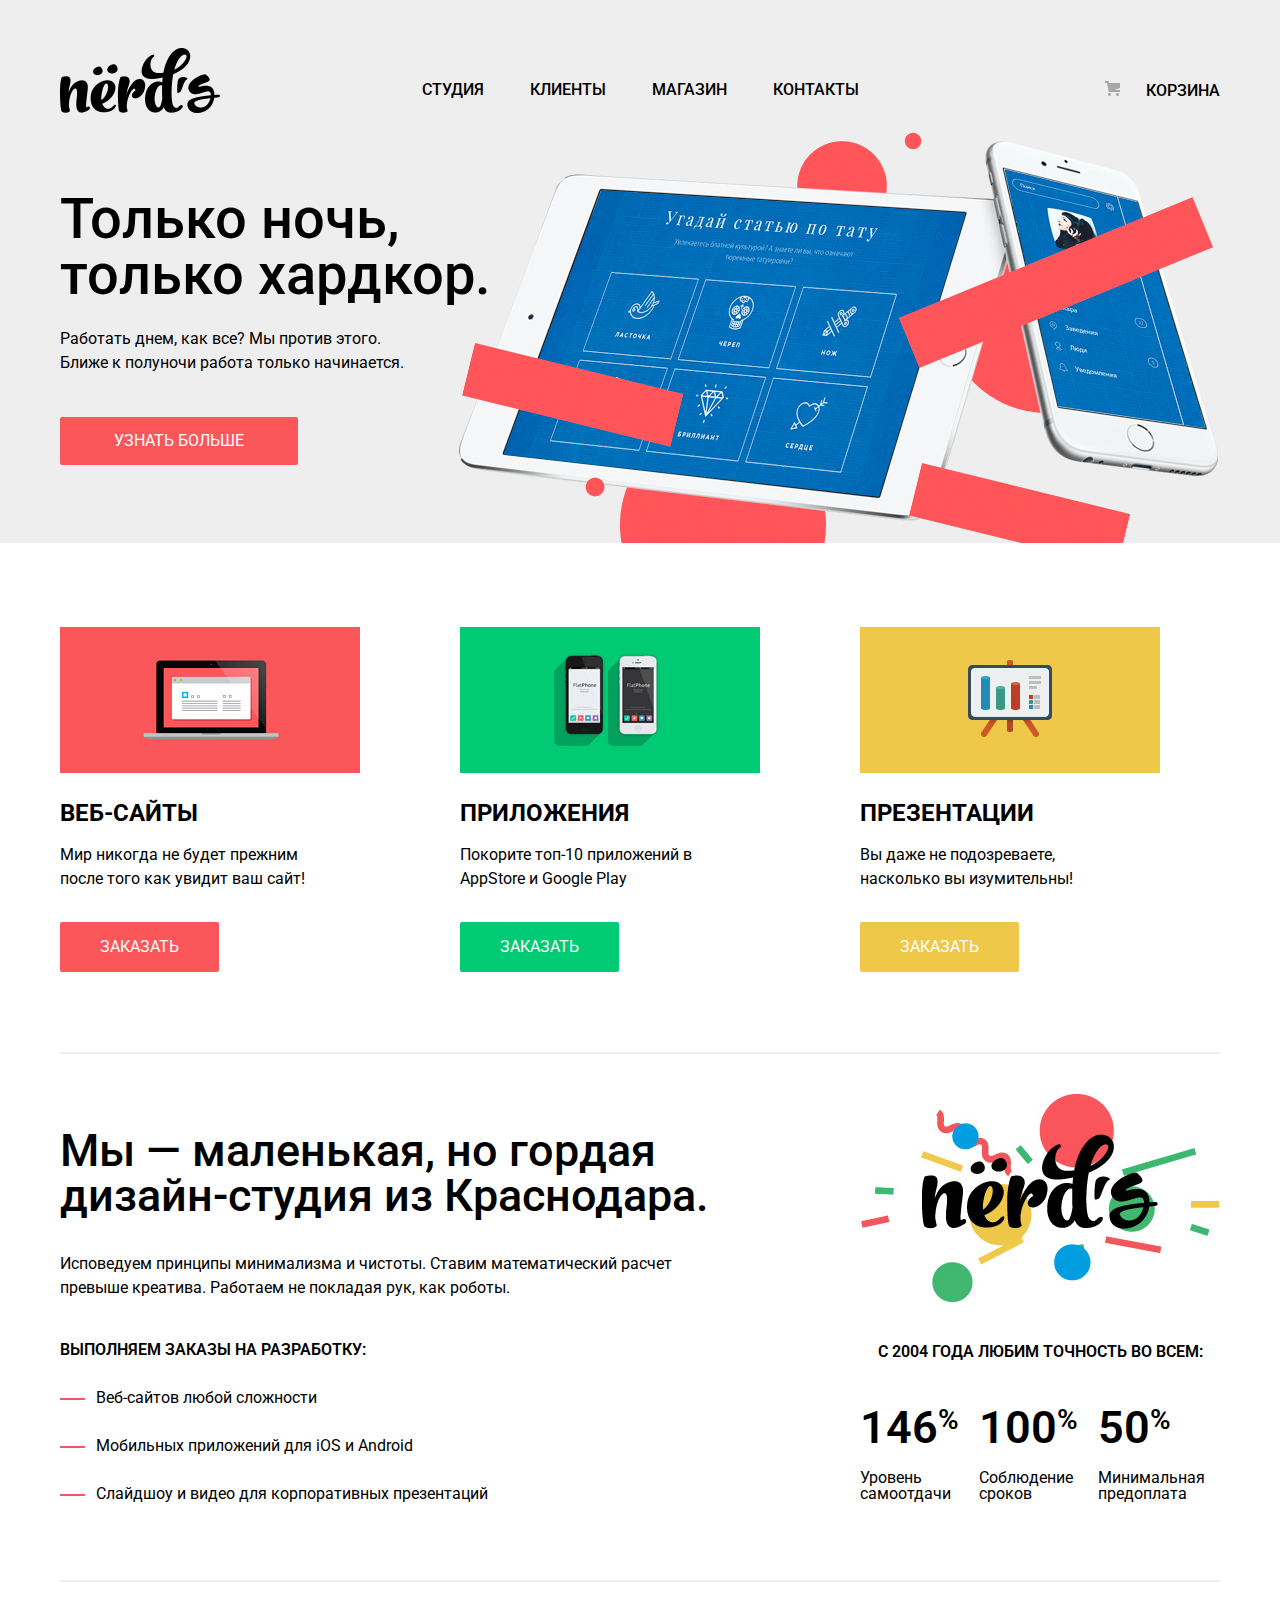
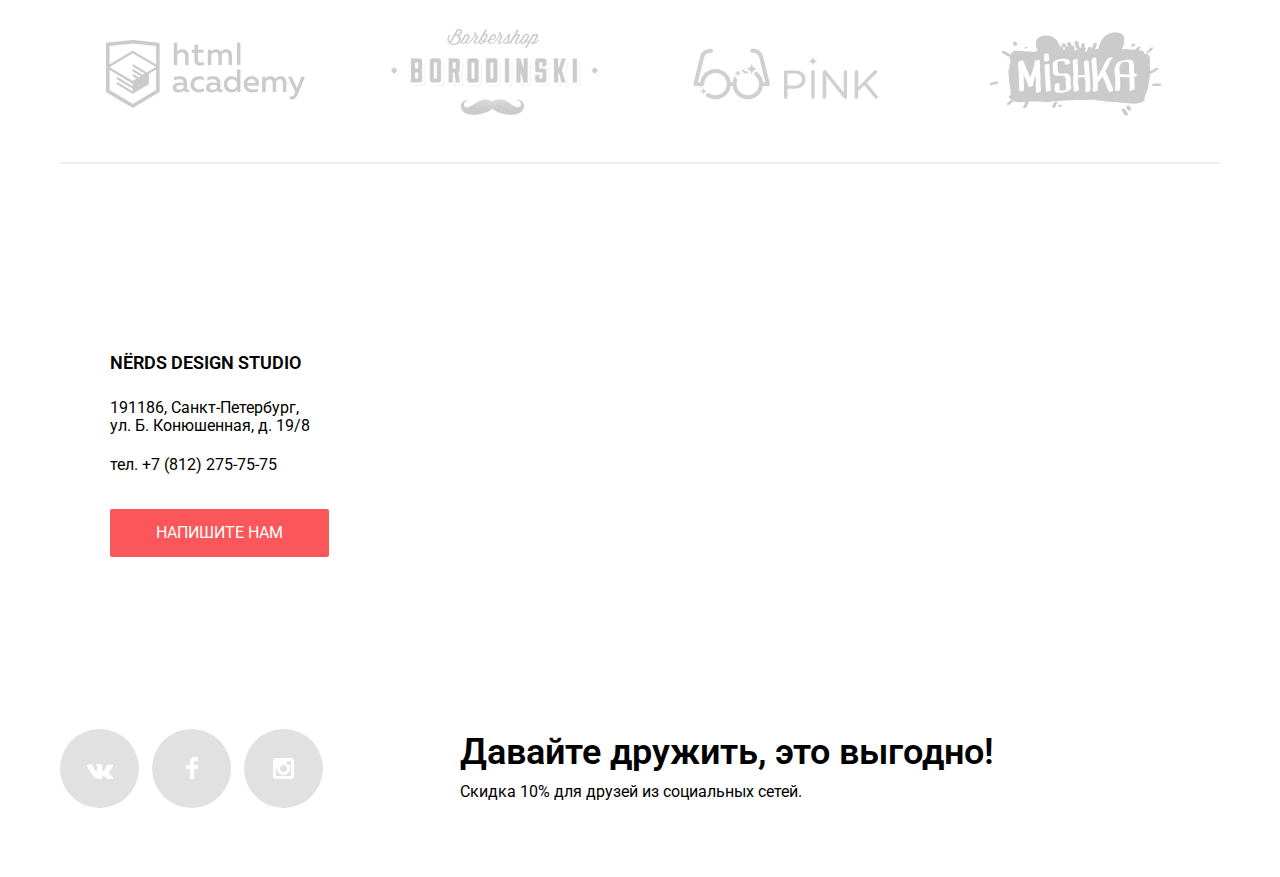
==== commit 31aa7705: "Minor changes to Catalog styles" ====
--- a/index.html
+++ b/index.html
@@ -10,236 +10,234 @@
 </head>
 
 <body>
-<header class="main-header">
-  <nav class="main-navigation container">
-    <a class="main-logo" href="#">
+  <header class="main-header">
+    <nav class="main-navigation container">
+      <a class="main-logo" href="#">
       <img src="img/nerds-logo.png" width="160" height="65" alt="Логотип студии Nerds">
     </a>
-    <ul class="site-navigation">
-      <li><a href="#">Студия</a></li>
-      <li><a href="#">Клиенты</a></li>
-      <li><a href="catalog.html">Магазин</a></li>
-      <li><a href="#">Контакты</a></li>
-    </ul>
-    <div class="user-navigation">
-      <a class="cart" href="#" class="cart-link"><i class="sprite sprite-cart"></i>Корзина</a>
-    </div>
-  </nav>
-</header>
-
-<section class="hero">
-  <section class="slider container">
-
-    <div class="slider-item slide-design" id="slide-design">
-      <section class="slide-text">
-        <p>
-          <b class="slide-title">Долго, дорого,<br> скрупулезно.</b> Математически выверенный дизайн<br> для вашего
-          сайта или мобильного приложения.
-        </p>
-        <a href="#" class="button slider-btn">Узнать больше</a>
-      </section>
-    </div>
-
-    <div class="slider-item slide-math" id="slide-math">
-      <section class="slide-text">
-        <p>
-          <b class="slide-title">Любим математику как никто другой.</b> Никакого креатива, только математические формулы
-          для расчета идеальных пропорций.
-        </p>
-        <a href="#" class="button slider-btn">Узнать больше</a>
-      </section>
-    </div>
-
-    <div class="slider-item slide-hardcore" id="slide-hardcore">
-      <section class="slide-text">
-        <p>
-          <b class="slide-title">Только ночь, только хардкор.</b> Работать днем, как все? Мы против этого. Ближе к
-          полуночи работа только начинается.
-        </p>
-      </section>
-    </div>
-
-    <div class="slider-controls">
-      <!-- <input type="radio" name="slider-controls" id="slider-controls-design" checked>
+      <ul class="site-navigation">
+        <li><a href="#">Студия</a></li>
+        <li><a href="#">Клиенты</a></li>
+        <li><a href="catalog.html">Магазин</a></li>
+        <li><a href="#">Контакты</a></li>
+      </ul>
+      <div class="user-navigation">
+        <a class="cart" href="#" class="cart-link"><i class="sprite sprite-cart"></i>Корзина</a>
+      </div>
+    </nav>
+  </header>
+
+  <section class="hero">
+    <section class="slider container">
+
+      <div class="slider-item slide-design" id="slide-design">
+        <section class="slide-text">
+          <p>
+            <b class="slide-title">Долго, дорого,<br> скрупулезно.</b> Математически выверенный дизайн<br> для вашего сайта или мобильного приложения.
+          </p>
+          <a href="#" class="button slider-btn">Узнать больше</a>
+        </section>
+      </div>
+
+      <div class="slider-item slide-math" id="slide-math">
+        <section class="slide-text">
+          <p>
+            <b class="slide-title">Любим математику<br> как никто другой.</b> Никакого креатива, только математические формулы<br> для расчета идеальных пропорций.
+          </p>
+          <a href="#" class="button slider-btn">Узнать больше</a>
+        </section>
+      </div>
+
+      <div class="slider-item slide-hardcore" id="slide-hardcore">
+        <section class="slide-text">
+          <p>
+            <b class="slide-title">Только ночь,<br> только хардкор.</b> Работать днем, как все? Мы против этого.<br> Ближе к полуночи работа только начинается.
+          </p>
+          <a href="#" class="button slider-btn">Узнать больше</a>
+        </section>
+      </div>
+
+      <div class="slider-controls">
+        <!-- <input type="radio" name="slider-controls" id="slider-controls-design" checked>
       <label for="slider-controls-design" class="visually-hidden">Первый слайд</label>
       <input type="radio" name="slider-controls" id="slider-controls-math">
       <label for="slider-controls-math" class="visually-hidden">Второй слайд</label>
       <input type="radio" name="slider-controls" id="slider-controls-hardcore">
       <label for="slider-controls-hardcore" class="visually-hidden">Третий слайд</label> -->
 
-      <a href="#slide-design">Первый слайд</a>
-      <a href="#slide-math">Второй слайд</a>
-      <a href="#slide-hardcore">Третий слайд</a>
+        <a href="#slide-design">Первый слайд</a>
+        <a href="#slide-math">Второй слайд</a>
+        <a href="#slide-hardcore">Третий слайд</a>
+      </div>
+    </section>
+  </section>
+
+  <main class="container">
+    <h1 class="visually-hidden">Студия веб-дизайна Nerds</h1>
+
+    <section class="services">
+      <ul class="services-list">
+        <li class="service-item">
+          <img src="img/main/illustration-1.jpg" width="300" height="146" alt="Веб-сайты">
+          <h2 class="services-title">Веб-сайты</h2>
+          <p class="services-txt">Мир никогда не будет прежним<br> после того как увидит ваш сайт!</p>
+          <a href="#" class="button order-btn">Заказать</a>
+        </li>
+        <li class="service-item service-applications">
+          <img src="img/main/illustration-2.jpg" width="300" height="146" alt="Приложения">
+          <h2 class="services-title">Приложения</h2>
+          <p class="services-txt">Покорите топ-10 приложений в AppStore и Google Play</p>
+          <a href="#" class="button order-btn">Заказать</a>
+        </li>
+        <li class="service-item service-presentations">
+          <img src="img/main/illustration-3.jpg" width="300" height="146" alt="Презентации">
+          <h2 class="services-title">Презентации</h2>
+          <p class="services-txt">Вы даже не подозреваете,<br> насколько вы изумительны!</p>
+          <a href="#" class="button order-btn">Заказать</a>
+        </li>
+      </ul>
+    </section>
+
+    <section class="info">
+      <div class="studio-txt">
+        <b class="info-nerds">Мы — маленькая, но гордая<br> дизайн-студия из Краснодара.</b>
+        <p class="info-txt">Исповедуем принципы минимализма и чистоты. Ставим математический расчет<br> превыше креатива. Работаем не покладая рук, как роботы.</p>
+        <h3 class="orders">Выполняем заказы на разработку:</h3>
+        <ul class="info-list">
+          <li class="list-item">Веб-сайтов любой сложности</li>
+          <li class="list-item">Мобильных приложений для iOS и Android</li>
+          <li class="list-item">Слайдшоу и видео для корпоративных презентаций</li>
+        </ul>
+      </div>
+
+      <div class="studio-img">
+        <img src="img/main/nerds-illustration.jpg" alt="Nerds logo">
+        <b class="accuracy">C 2004 года любим точность во всем:</b>
+        <ul class="advantages">
+          <li class="advantage-item">
+            <span class="percentage">146<sup>%</sup></span>
+            <span class="advantage-txt">Уровень самоотдачи</span>
+          </li>
+
+          <li class="advantage-item">
+            <span class="percentage">100<sup>%</sup></span>
+            <span class="advantage-txt">Соблюдение сроков</span>
+          </li>
+
+          <li class="advantage-item">
+            <span class="percentage">50<sup>%</sup></span>
+            <span class="advantage-txt">Минимальная предоплата</span>
+          </li>
+        </ul>
+      </div>
+
+    </section>
+
+    <section class="partners">
+      <ul class="partners-list">
+        <li class="partners-item">
+          <a href="https://htmlacademy.ru/intensive/htmlcss"><img src="img/main/logo-htmlacademy.png" width="209"
+                                                                height="90" alt="HTML Academy"></a>
+        </li>
+        <li class="partners-item">
+          <a href="#"><img src="img/main/logo-borodinski.png" width="209" height="90" alt="Барбершоп Borodinski"></a>
+        </li>
+        <li class="partners-item">
+          <a href="#"><img src="img/main/logo-pink.png" width="209" height="90" alt="Pink"></a>
+        </li>
+        <li class="partners-item">
+          <a href="#"><img src="img/main/logo-mishka.png" width="209" height="90" alt="Mishka"></a>
+        </li>
+      </ul>
+    </section>
+  </main>
+
+  <section class="map">
+    <div class="map-placeholder" id="map"></div>
+
+    <div class="contacts-container container">
+      <div class="contacts-block">
+        <span class="studio-title">Nёrds design studio</span>
+        <address>191186, Санкт-Петербург,<br> ул. Б. Конюшенная, д. 19/8</address>
+        <a class="phone" href="tel:+78122757575">тел. +7 (812) 275-75-75</a>
+        <!-- <button class="button contacts-btn" type="button">Напишите нам</button> -->
+        <a href="#contacts-popup-form" class="button contacts-btn">Напишите нам</a>
+      </div>
     </div>
   </section>
-</section>
-
-<main class="container">
-  <h1 class="visually-hidden">Студия веб-дизайна Nerds</h1>
-
-  <section class="services">
-    <ul class="services-list">
-      <li class="service-item">
-        <img src="img/main/illustration-1.jpg" width="300" height="146" alt="Веб-сайты">
-        <h2 class="services-title">Веб-сайты</h2>
-        <p class="services-txt">Мир никогда не будет прежним<br> после того как увидит ваш сайт!</p>
-        <a href="#" class="button order-btn">Заказать</a>
-      </li>
-      <li class="service-item service-applications">
-        <img src="img/main/illustration-2.jpg" width="300" height="146" alt="Приложения">
-        <h2 class="services-title">Приложения</h2>
-        <p class="services-txt">Покорите топ-10 приложений в AppStore и Google Play</p>
-        <a href="#" class="button order-btn">Заказать</a>
-      </li>
-      <li class="service-item service-presentations">
-        <img src="img/main/illustration-3.jpg" width="300" height="146" alt="Презентации">
-        <h2 class="services-title">Презентации</h2>
-        <p class="services-txt">Вы даже не подозреваете,<br> насколько вы изумительны!</p>
-        <a href="#" class="button order-btn">Заказать</a>
-      </li>
-    </ul>
-  </section>
-
-  <section class="info">
-    <div class="studio-txt">
-      <b class="info-nerds">Мы — маленькая, но гордая<br> дизайн-студия из Краснодара.</b>
-      <p class="info-txt">Исповедуем принципы минимализма и чистоты. Ставим математический расчет<br> превыше креатива.
-        Работаем не покладая рук, как роботы.</p>
-      <h3 class="orders">Выполняем заказы на разработку:</h3>
-      <ul class="info-list">
-        <li class="list-item">Веб-сайтов любой сложности</li>
-        <li class="list-item">Мобильных приложений для iOS и Android</li>
-        <li class="list-item">Слайдшоу и видео для корпоративных презентаций</li>
-      </ul>
-    </div>
-
-    <div class="studio-img">
-      <img src="img/main/nerds-illustration.jpg" alt="Nerds logo">
-      <b class="accuracy">C 2004 года любим точность во всем:</b>
-      <ul class="advantages">
-        <li class="advantage-item">
-          <span class="percentage">146<sup>%</sup></span>
-          <span class="advantage-txt">Уровень самоотдачи</span>
-        </li>
-
-        <li class="advantage-item">
-          <span class="percentage">100<sup>%</sup></span>
-          <span class="advantage-txt">Соблюдение сроков</span>
-        </li>
-
-        <li class="advantage-item">
-          <span class="percentage">50<sup>%</sup></span>
-          <span class="advantage-txt">Минимальная предоплата</span>
-        </li>
-      </ul>
-    </div>
-
-  </section>
-
-  <section class="partners">
-    <ul class="partners-list">
-      <li class="partners-item">
-        <a href="https://htmlacademy.ru/intensive/htmlcss"><img src="img/main/logo-htmlacademy.png" width="209"
-                                                                height="90" alt="HTML Academy"></a>
-      </li>
-      <li class="partners-item">
-        <a href="#"><img src="img/main/logo-borodinski.png" width="209" height="90" alt="Барбершоп Borodinski"></a>
-      </li>
-      <li class="partners-item">
-        <a href="#"><img src="img/main/logo-pink.png" width="209" height="90" alt="Pink"></a>
-      </li>
-      <li class="partners-item">
-        <a href="#"><img src="img/main/logo-mishka.png" width="209" height="90" alt="Mishka"></a>
-      </li>
-    </ul>
-  </section>
-</main>
-
-<section class="map">
-  <div class="map-placeholder" id="map"></div>
-
-  <div class="contacts-container container">
-    <div class="contacts-block">
-      <span class="studio-title">Nёrds design studio</span>
-      <address>191186, Санкт-Петербург,<br> ул. Б. Конюшенная, д. 19/8</address>
-      <a class="phone" href="tel:+78122757575">тел. +7 (812) 275-75-75</a>
-      <!-- <button class="button contacts-btn" type="button">Напишите нам</button> -->
-      <a href="#contacts-popup-form" class="button contacts-btn">Напишите нам</a>
-    </div>
-  </div>
-</section>
-
-<footer class="main-footer container">
-  <section class="social">
-    <div class="footer-social">
-      <a class="social-btn social-btn-vk" href="#"><i class="sprite sprite-icon-vk"></i><span class="visually-hidden">Вконтакте</span></a>
-      <a class="social-btn social-btn-fb" href="#"><i class="sprite sprite-icon-fb"></i><span class="visually-hidden">Facebook</span></a>
-      <a class="social-btn social-btn-inst" href="#"><i class="sprite sprite-icon-insta"></i><span
+
+  <footer class="main-footer container">
+    <section class="social">
+      <div class="footer-social">
+        <a class="social-btn social-btn-vk" href="#"><i class="sprite sprite-icon-vk"></i><span class="visually-hidden">Вконтакте</span></a>
+        <a class="social-btn social-btn-fb" href="#"><i class="sprite sprite-icon-fb"></i><span class="visually-hidden">Facebook</span></a>
+        <a class="social-btn social-btn-inst" href="#"><i class="sprite sprite-icon-insta"></i><span
         class="visually-hidden">Instagram</span></a>
-    </div>
-  </section>
-  <section class="promo">
-    <b class="promo-txt">Давайте дружить, это выгодно!</b> Скидка 10% для друзей из социальных сетей.
-  </section>
-</footer>
-
-<div id="contacts-popup-form" class="contacts-popup-form">
-  <a href="#map" class="contacts-popup-close"><i class="sprite sprite-close-cross"></i></a>
-
-  <!-- Попап форма обратной связи -->
-  <form action="#" method="post">
-    <fieldset>
-      <legend>Напишите нам</legend>
-
-      <div class="contacts-popup-placeholder">
-        <span class="control control-name">
+      </div>
+    </section>
+    <section class="promo">
+      <b class="promo-txt">Давайте дружить, это выгодно!</b> Скидка 10% для друзей из социальных сетей.
+    </section>
+  </footer>
+
+  <div id="contacts-popup-form" class="contacts-popup-form">
+    <a href="#map" class="contacts-popup-close"><i class="sprite sprite-close-cross"></i></a>
+
+    <!-- Попап форма обратной связи -->
+    <form action="#" method="post">
+      <fieldset>
+        <legend>Напишите нам</legend>
+
+        <div class="contacts-popup-placeholder">
+          <span class="control control-name">
           <label for="name">Ваше имя:</label>
           <input type="text" id="name" name="name" placeholder="Представьтесь, пожалуйста" required>
         </span>
 
-        <span class="control control-email">
+          <span class="control control-email">
           <label for="email">Ваш e-mail:</label>
           <input type="email" id="email" name="email" placeholder="Для отправки ответа" required>
         </span>
 
-        <span class="control control-comment">
+          <span class="control control-comment">
           <label for="comment">Текст письма:</label>
           <textarea id="comment" name="comment" rows="6" placeholder="В свободной форме" required></textarea>
         </span>
-      </div>
-    </fieldset>
-
-    <button class="button" type="submit" id="send" name="submit">Отправить</button>
-  </form>
-</div>
-
-<script src="http://api-maps.yandex.ru/2.1/?lang=ru_RU" type="text/javascript"></script>
-<script>
-  ymaps.ready(function () {
-    var myMap = new ymaps.Map('map', {
-        center: [59.938650, 30.323280],
-        zoom: 17
-      }, {}),
-
-      myPlacemark = new ymaps.Placemark(myMap.getCenter(), {
-        hintContent: 'Nёrds design studio'
-      }, {
-        // Опции.
-        // Необходимо указать данный тип макета.
-        iconLayout: 'default#image',
-        // Своё изображение иконки метки.
-        iconImageHref: 'img/main/map-marker.png',
-        // Размеры метки.
-        iconImageSize: [231, 190],
-        // Смещение левого верхнего угла иконки относительно
-        // её "ножки" (точки привязки).
-        iconImageOffset: [-49, -190]
-      });
-
-    myMap.geoObjects
-      .add(myPlacemark);
-  });
-</script>
+        </div>
+      </fieldset>
+
+      <button class="button" type="submit" id="send" name="submit">Отправить</button>
+    </form>
+  </div>
+
+  <script src="http://api-maps.yandex.ru/2.1/?lang=ru_RU" type="text/javascript"></script>
+  <script>
+    ymaps.ready(function() {
+      var myMap = new ymaps.Map('map', {
+          center: [59.938650, 30.323280],
+          zoom: 17
+        }, {}),
+
+        myPlacemark = new ymaps.Placemark(myMap.getCenter(), {
+          hintContent: 'Nёrds design studio'
+        }, {
+          // Опции.
+          // Необходимо указать данный тип макета.
+          iconLayout: 'default#image',
+          // Своё изображение иконки метки.
+          iconImageHref: 'img/main/map-marker.png',
+          // Размеры метки.
+          iconImageSize: [231, 190],
+          // Смещение левого верхнего угла иконки относительно
+          // её "ножки" (точки привязки).
+          iconImageOffset: [-49, -190]
+        });
+
+      myMap.geoObjects
+        .add(myPlacemark);
+    });
+  </script>
 
 </body>
+
 </html>
--- a/css/style.css
+++ b/css/style.css
@@ -156,7 +156,7 @@
 
 .site-navigation a {
   display: block;
-  margin: 0 22px;
+  margin: 0 21px;
   padding-bottom: 8px;
   text-transform: uppercase;
   font-weight: 500;
@@ -200,7 +200,6 @@
 }
 
 .slide-text {
-  max-width: 400px;
   padding-top: 74px;
   line-height: 1.5;
 }
@@ -211,9 +210,9 @@
 
 .slide-title {
   display: block;
-  font-size: 55px;
+  font-size: 56px;
   line-height: 1;
-  padding-bottom: 26px;
+  padding-bottom: 24px;
   font-weight: 500;
 }
 
@@ -222,7 +221,7 @@
   background-repeat: no-repeat;
 }
 
-.slide-math, .slide-hardcore {
+.slide-design, .slide-math {
   display: none;
 }
 
@@ -237,12 +236,12 @@
 
 .slide-math {
   background-image: url(../img/main/slide-math.png);
-  background-position: right 31px bottom;
+  background-position: right 2px bottom;
 }
 
 .slide-hardcore {
   background-image: url(../img/main/slide-hardcore.png);
-  background-position: right 31px bottom;
+  background-position: right 2px bottom;
 }
 
 .slider-controls {
@@ -261,7 +260,7 @@
 
 .services-txt {
   line-height: 1.5;
-  margin-top: 17px;
+  margin-top: 15px;
   padding-bottom: 31px;
 }
 
@@ -336,7 +335,7 @@
 }
 
 .info-txt {
-  padding: 37px 0 38px;
+  padding: 34px 0 38px;
   line-height: 1.5;
 }
 
@@ -525,7 +524,7 @@
   top: 50%;
   transform: translate(-50%, -50%);
   width: 960px;
-  padding: 73px 100px;
+  padding: 65px 100px 84px;
   background: #ffffff;
   box-shadow: 0 0 10px rgba(0, 0, 0, 0.3);
   display: none;
@@ -534,7 +533,7 @@
 .contacts-popup-close {
   position: absolute;
   right: 90px;
-  top: 78px;
+  top: 79px;
 }
 
 .contacts-popup-form:target {
@@ -556,8 +555,8 @@
 
 .contacts-popup-form legend {
   font-size: 45px;
-  font-weight: 600;
-  margin-bottom: 20px;
+  font-weight: 500;
+  margin-bottom: 37px;
 }
 
 .contacts-popup-form .control {
@@ -568,17 +567,17 @@
 .contacts-popup-form .control-name,
 .contacts-popup-form .control-email {
   width: 360px;
-  margin-bottom: 20px;
+  margin-bottom: 33px;
 }
 
 .contacts-popup-form .control-comment {
-  margin-bottom: 30px;
+  margin-bottom: 43px;
 }
 
 .contacts-popup-form label {
   display: block;
   font-weight: 600;
-  margin-bottom: 15px;
+  margin-bottom: 9px;
 }
 
 .contacts-popup-form input,
@@ -597,7 +596,7 @@
 .contacts-popup-form textarea {
   height: 118px;
   line-height: 1.2;
-  padding: 14px;
+  padding: 11px;
   resize: none;
 }
 
@@ -628,7 +627,7 @@
 }
 
 .contacts-popup-form .button {
-  padding: 14px 72px;
+  padding: 16px 81px;
 }
 
 /* Каталог */
@@ -662,7 +661,7 @@
   font-size: 19px;
   line-height: 1.6;
   text-transform: uppercase;
-  margin-bottom: 12px;
+  margin-bottom: 48px;
 }
 
 .filter-catalog label {
@@ -974,15 +973,33 @@
   left: 0;
   right: 0;
   bottom: 0;
-  padding: 35px;
-  transform: translateY(110%);
+  padding: 29px;
+  /*transform: translateY(110%);*/
   transition: transform 0.25s linear 0s;
+}
+
+.layout-title {
+  display: block;
+  padding-bottom: 15px;
+  font-size: 18px;
+  font-weight: 500;
+  line-height: 1.6;
+  text-transform: uppercase;
+}
+
+.layout-hover p {
+color: #666666;
+padding-bottom: 31px;
 }
 
 .layout-item:hover .layout-hover {
   transform: translateY(0);
 }
 
+.layout-btn {
+  padding: 15px 61px;
+}
+
 .paginator {
   margin-top: 20px;
 }
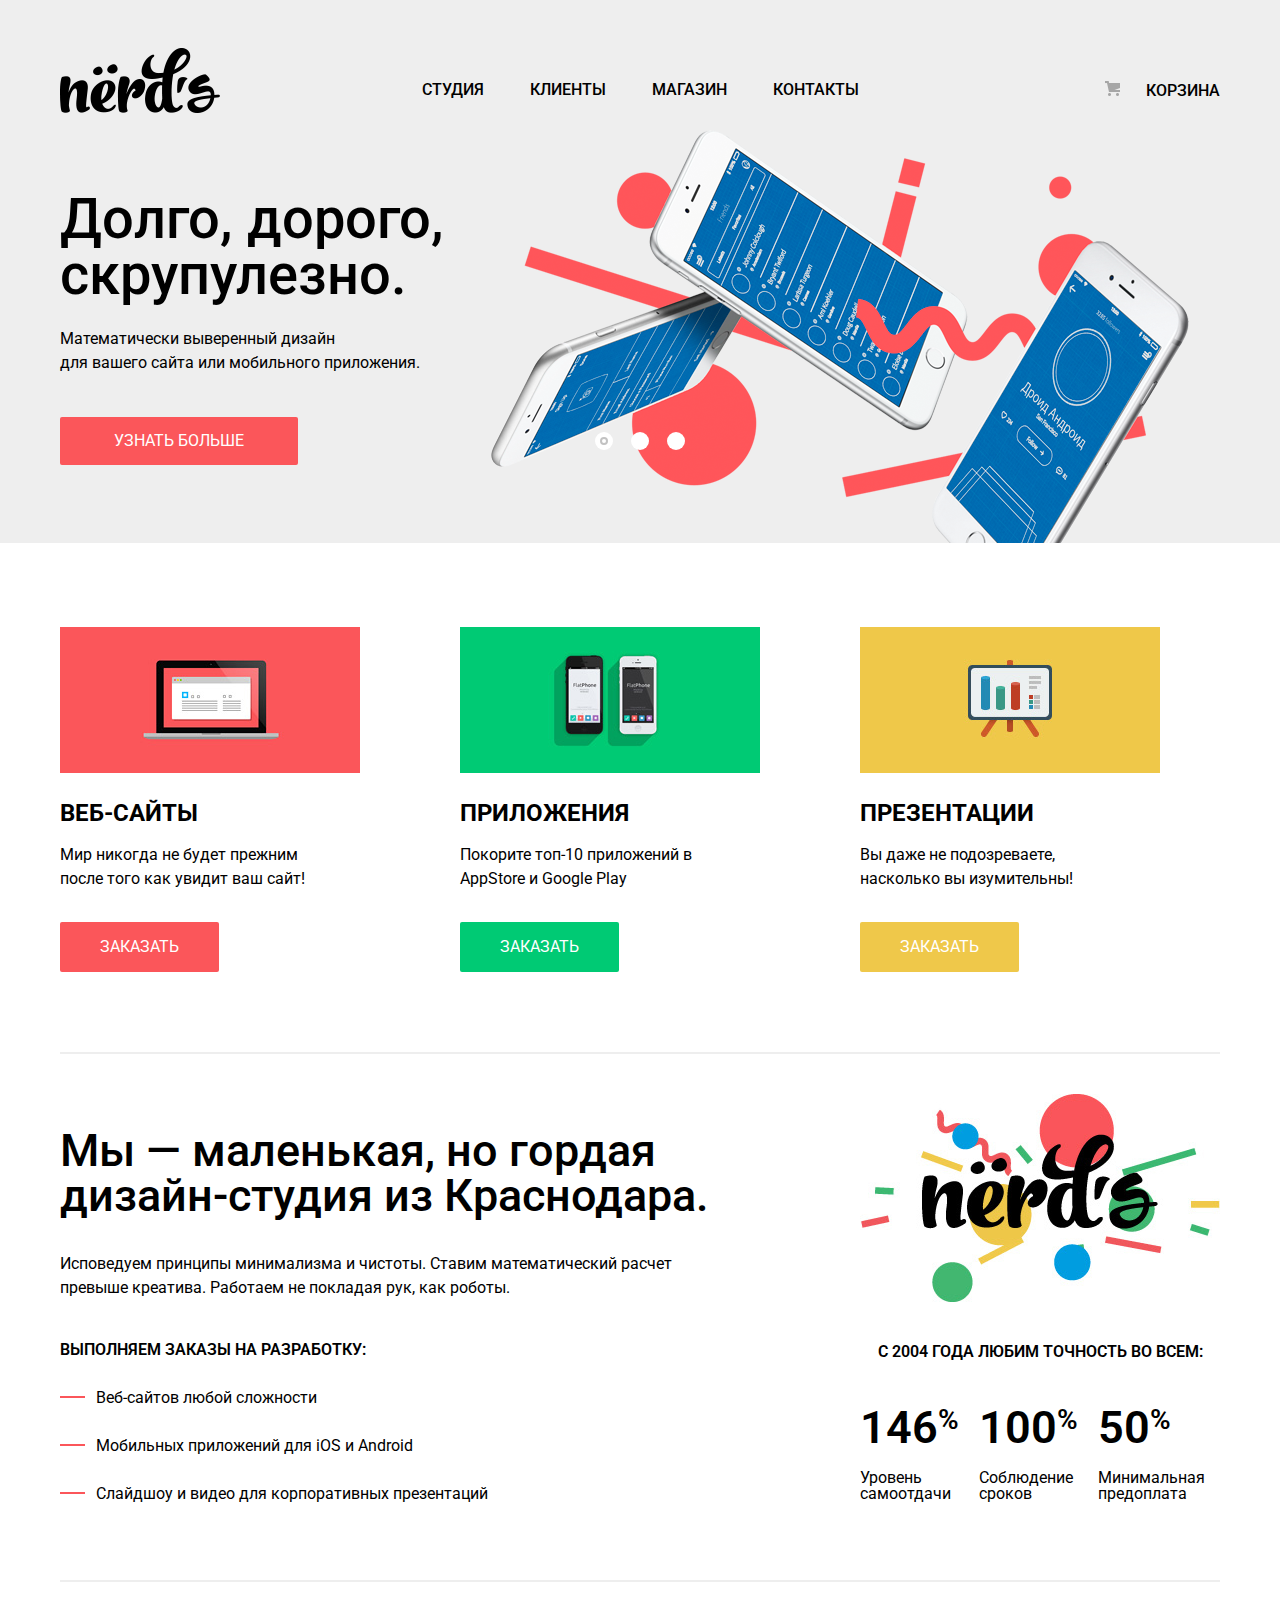
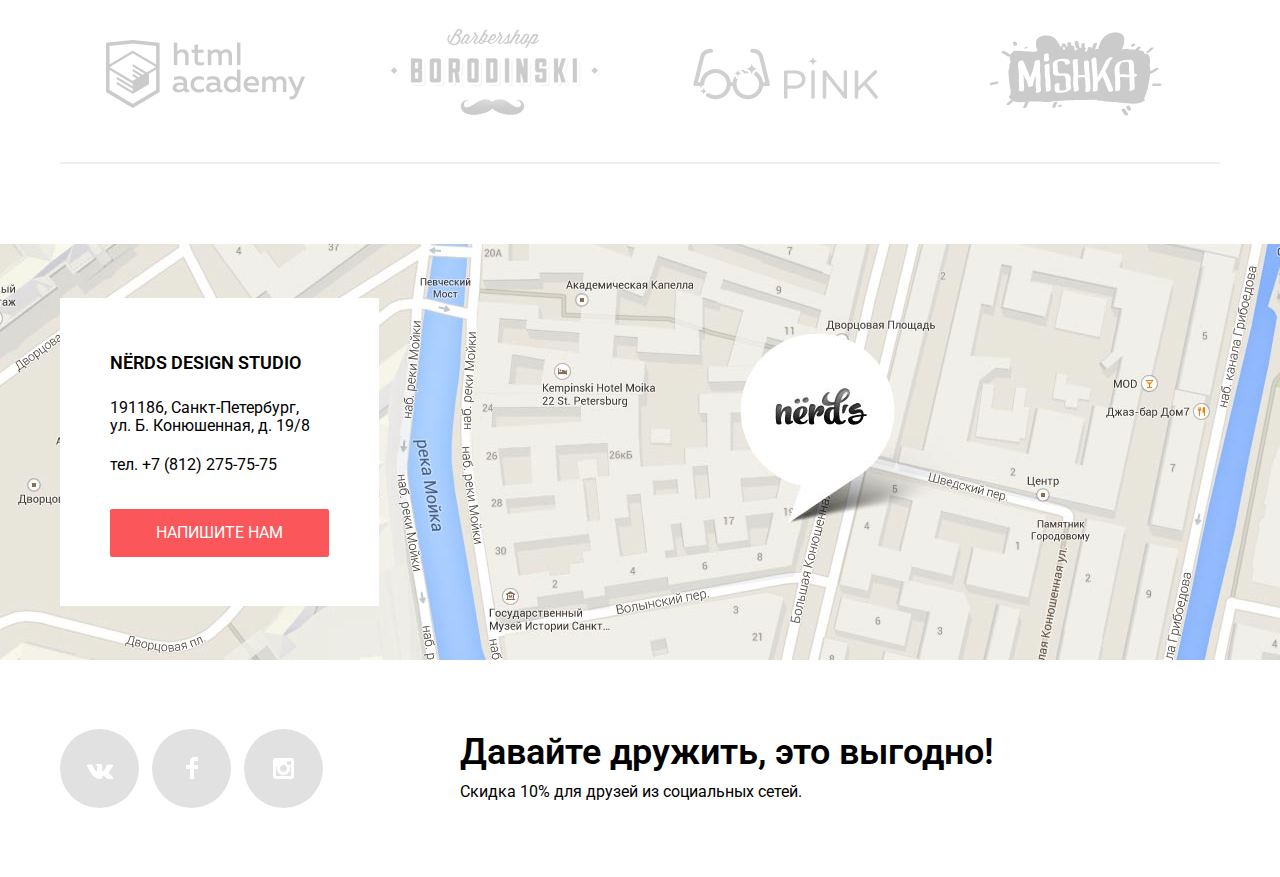
==== commit 15740987: "Final improvements" ====
--- a/index.html
+++ b/index.html
@@ -5,7 +5,7 @@
   <meta charset="utf-8">
   <link href="https://fonts.googleapis.com/css?family=Roboto:400,500,600,700&amp;subset=cyrillic" rel="stylesheet">
   <link href="css/normalize.css" rel="stylesheet">
-  <link href="css/style.css" rel="stylesheet">
+  <link href="css/style.min.css" rel="stylesheet">
   <title>HTML Academy: Нердс</title>
 </head>
 
@@ -22,7 +22,7 @@
         <li><a href="#">Контакты</a></li>
       </ul>
       <div class="user-navigation">
-        <a class="cart" href="#" class="cart-link"><i class="sprite sprite-cart"></i>Корзина</a>
+        <a href="#"><i class="sprite sprite-cart"></i>Корзина</a>
       </div>
     </nav>
   </header>
@@ -30,7 +30,7 @@
   <section class="hero">
     <section class="slider container">
 
-      <div class="slider-item slide-design" id="slide-design">
+      <div class="slider-item slide-design slide-active" id="slide-design">
         <section class="slide-text">
           <p>
             <b class="slide-title">Долго, дорого,<br> скрупулезно.</b> Математически выверенный дизайн<br> для вашего сайта или мобильного приложения.
@@ -58,16 +58,9 @@
       </div>
 
       <div class="slider-controls">
-        <!-- <input type="radio" name="slider-controls" id="slider-controls-design" checked>
-      <label for="slider-controls-design" class="visually-hidden">Первый слайд</label>
-      <input type="radio" name="slider-controls" id="slider-controls-math">
-      <label for="slider-controls-math" class="visually-hidden">Второй слайд</label>
-      <input type="radio" name="slider-controls" id="slider-controls-hardcore">
-      <label for="slider-controls-hardcore" class="visually-hidden">Третий слайд</label> -->
-
-        <a href="#slide-design">Первый слайд</a>
-        <a href="#slide-math">Второй слайд</a>
-        <a href="#slide-hardcore">Третий слайд</a>
+        <a href="#" data-rel="slide-design"><span class="visually-hidden">Первый слайд</span></a>
+        <a href="#" data-rel="slide-math"><span class="visually-hidden">Второй слайд</span></a>
+        <a href="#" data-rel="slide-hardcore"><span class="visually-hidden">Третий слайд</span></a>
       </div>
     </section>
   </section>
@@ -111,7 +104,7 @@
       </div>
 
       <div class="studio-img">
-        <img src="img/main/nerds-illustration.jpg" alt="Nerds logo">
+        <img src="img/main/nerds-illustration.jpg" width="360" height="208" alt="Nerds logo">
         <b class="accuracy">C 2004 года любим точность во всем:</b>
         <ul class="advantages">
           <li class="advantage-item">
@@ -136,17 +129,24 @@
     <section class="partners">
       <ul class="partners-list">
         <li class="partners-item">
-          <a href="https://htmlacademy.ru/intensive/htmlcss"><img src="img/main/logo-htmlacademy.png" width="209"
-                                                                height="90" alt="HTML Academy"></a>
-        </li>
-        <li class="partners-item">
-          <a href="#"><img src="img/main/logo-borodinski.png" width="209" height="90" alt="Барбершоп Borodinski"></a>
-        </li>
-        <li class="partners-item">
-          <a href="#"><img src="img/main/logo-pink.png" width="209" height="90" alt="Pink"></a>
-        </li>
-        <li class="partners-item">
-          <a href="#"><img src="img/main/logo-mishka.png" width="209" height="90" alt="Mishka"></a>
+          <a href="https://htmlacademy.ru/intensive/htmlcss">
+            <img src="img/main/logo-htmlacademy.png" width="209" height="90" alt="HTML Academy">
+          </a>
+        </li>
+        <li class="partners-item">
+          <a href="#">
+            <img src="img/main/logo-borodinski.png" width="209" height="90" alt="Барбершоп Borodinski">
+          </a>
+        </li>
+        <li class="partners-item">
+          <a href="#">
+            <img src="img/main/logo-pink.png" width="209" height="90" alt="Pink">
+          </a>
+        </li>
+        <li class="partners-item">
+          <a href="#">
+            <img src="img/main/logo-mishka.png" width="209" height="90" alt="Mishka">
+          </a>
         </li>
       </ul>
     </section>
@@ -214,11 +214,11 @@
   <script>
     ymaps.ready(function() {
       var myMap = new ymaps.Map('map', {
-          center: [59.938650, 30.323280],
+          center: [59.939231, 30.323058],
           zoom: 17
         }, {}),
 
-        myPlacemark = new ymaps.Placemark(myMap.getCenter(), {
+        myPlacemark = new ymaps.Placemark(new ymaps.geometry.Point([59.938650, 30.323280]), {
           hintContent: 'Nёrds design studio'
         }, {
           // Опции.
@@ -237,6 +237,7 @@
         .add(myPlacemark);
     });
   </script>
+  <script src="js/script.min.js"></script>
 
 </body>
 
--- a/css/style.min.css
+++ b/css/style.min.css
@@ -0,0 +1 @@
+html{-webkit-box-sizing:border-box;-moz-box-sizing:border-box;box-sizing:border-box;font-family:Roboto,Arial,sans-serif;font-size:16px}html,body{margin:0;padding:0}*,:before,:after{box-sizing:inherit;margin:0;padding:0;list-style:none}a{text-decoration:none;color:#000}.visually-hidden{position:absolute;overflow:hidden;clip:rect(0 0 0 0);height:1px;width:1px;margin:-1px;padding:0;border:0}.sprite{background-image:url(../img/spritesheet.png);background-repeat:no-repeat;display:inline-block;vertical-align:baseline}.sprite-cart{width:15px;height:15px;background-position:-5px -5px}.sprite-checkbox-off{width:23px;height:23px;background-position:-30px -5px}.sprite-checkbox-on{width:27px;height:23px;background-position:-63px -5px}.sprite-close-cross{width:21px;height:21px;background-position:-5px -38px}.sprite-icon-fb{width:12px;height:22px;background-position:-36px -38px}.sprite-icon-insta{width:21px;height:21px;background-position:-58px -38px}.sprite-icon-vk{width:26px;height:15px;background-position:-58px -69px}.sprite-radio-off{width:25px;height:25px;background-position:-100px -5px}.sprite-radio-on{width:25px;height:25px;background-position:-94px -40px}.container{width:1200px;padding:0 20px;margin:0 auto}.button{display:inline-block;vertical-align:baseline;padding:15px 54px;border-radius:2px;background-color:#fb565a;text-transform:uppercase;color:#fff;border:none;line-height:18px}.button:hover{background-color:#e74246}.button:focus{background-color:#d7373b;color:rgba(255,255,255,.3);box-shadow:0 1px 2px #c13135 inset}.main-header{background-color:#eee;padding-top:48px}.main-navigation{display:flex;align-items:stretch}.main-logo{display:block;width:280px}.main-logo:hover{opacity:.8}.main-logo:focus{opacity:.3}.site-navigation{width:600px;text-align:center;padding-top:33px}.site-navigation li{display:inline-block;vertical-align:middle;margin:0}.site-navigation a{display:block;margin:0 21px;padding-bottom:8px;text-transform:uppercase;font-weight:500}.site-navigation .active-page{border-bottom:2px solid #fb565a}.site-navigation a:hover{color:#fb565a}.site-navigation a:focus{color:rgba(0,0,0,.3)}.user-navigation{width:280px;text-align:right;padding-top:33px}.user-navigation a{text-transform:uppercase;font-weight:500}.user-navigation .sprite-cart{margin-right:26px}.hero{background-color:#eee;margin-bottom:84px}.slider{height:426px;position:relative}.slide-text{padding-top:74px;line-height:1.5}.slide-text p{margin-bottom:42px}.slide-title{display:block;font-size:56px;line-height:1;padding-bottom:24px;font-weight:500}.slider-item{height:426px;background-repeat:no-repeat;display:none}.slide-active{display:block}.slider-item:target{display:block}.slide-design{background-image:url(../img/main/slide-design.png);background-position:right 31px bottom}.slide-math{background-image:url(../img/main/slide-math.png);background-position:right 2px bottom}.slide-hardcore{background-image:url(../img/main/slide-hardcore.png);background-position:right 2px bottom}.slider-controls{position:absolute;left:50%;transform:translateX(-50%);top:314px}.slider-controls a{display:inline-block;vertical-align:middle;width:18px;height:18px;border-radius:50%;background:#fff;margin:0 7px;position:relative}.slider-controls .active{cursor:default}.slider-controls a.active::before{content:"";display:block;position:absolute;width:8px;height:8px;left:5px;top:5px;border:2px solid #c2c2c2;border-radius:50%}.services-title{font-size:24px;line-height:1.25;text-transform:uppercase;margin-top:20px}.services-txt{line-height:1.5;margin-top:15px;padding-bottom:31px}.services-list{display:flex;align-items:stretch;border-bottom:2px solid #eee;padding-bottom:80px;margin-bottom:40px}.service-item{width:300px;margin-right:100px}.service-item:last-child{margin-right:0}.order-btn{padding:16px 40px}.service-applications .order-btn{background-color:#00ca74}.service-applications .order-btn:hover{background-color:#00bc6c}.service-applications .order-btn:focus{background-color:#00aa62;color:rgba(255,255,255,.3);box-shadow:0 1px 2px #009958 inset}.service-presentations .order-btn{background-color:#efc84a}.service-presentations .order-btn:hover{background-color:#eab534}.service-presentations .order-btn:focus{background-color:#e5a722;color:rgba(255,255,255,.3);box-shadow:0 1px 2px #ce961f inset}.info{display:flex;padding-bottom:74px;border-bottom:2px solid #eee}.studio-img{width:360px}.studio-txt{padding-top:34px;width:800px}.info-nerds{font-size:45px;line-height:1;font-weight:500}.info-txt{padding:34px 0 38px;line-height:1.5}.orders{line-height:1.5;text-transform:uppercase;font-weight:600;font-size:16px}.list-item{line-height:1.5;margin-top:24px}.list-item::before{content:"";display:inline-block;width:25px;height:2px;background:#fb565a;margin-right:11px;margin-top:-3px;vertical-align:middle}.accuracy{display:block;padding-top:34px;text-align:center;line-height:1.5;font-weight:600;text-transform:uppercase}.percentage{font-size:45px;font-weight:600}.percentage sup{font-size:28px}.advantages{display:flex;padding-top:38px}.advantage-item{width:33%}.advantage-txt{display:block;padding-top:16px;line-height:1}.percentage{display:block}.partners{padding:47px 0 39px;border-bottom:2px solid #eee;margin-bottom:80px}.partners-list{display:flex}.partners-item{width:25%;text-align:center}.partners-item a{opacity:.2}.partners-item a:hover{opacity:1}.partners-item a:focus{opacity:.1}.map{position:relative;height:416px;margin-bottom:69px;overflow:hidden;background:url(../img/map.jpg) center center no-repeat;background-size:cover}.map-placeholder{height:416px}.contacts-container{position:absolute;left:0;top:54px;bottom:54px;margin-left:50%;transform:translateX(-50%)}.contacts-block{width:319px;height:308px;background:#fff;padding:50px}.main-footer{display:flex;margin-bottom:69px}.social{width:400px}.social-btn{display:inline-block;vertical-align:middle;background-color:#e1e1e1;width:79px;height:79px;border-radius:50%;text-align:center;line-height:89px;margin-right:9px}.social-btn:hover{background-color:#e74246}.social-btn:focus{background-color:#e74246;box-shadow:0 1px 2px #c13135 inset}.social-btn:focus .sprite{opacity:.3}.promo{width:760px;padding-top:5px}.promo-txt{display:block;font-size:36px;line-height:1;font-weight:600;padding-bottom:13px}.studio-title{display:block;font-size:18px;line-height:1.7;text-transform:uppercase;font-weight:600;margin-bottom:20px}.contacts-block address{font-style:normal;margin-bottom:20px}.contacts-btn{padding:15px;text-align:center;display:block;margin-top:35px}.contacts-popup-form{position:fixed;left:50%;top:50%;transform:translate(-50%,-50%);width:960px;padding:65px 100px 84px;background:#fff;box-shadow:0 0 10px rgba(0,0,0,.3);display:none}.contacts-popup-close{position:absolute;right:90px;top:79px}.contacts-popup-form:target{display:block}.contacts-popup-form fieldset{border:none;padding:0;margin:0}.contacts-popup-form .contacts-popup-placeholder{display:flex;flex-direction:row;flex-wrap:wrap;justify-content:space-between}.contacts-popup-form legend{font-size:45px;font-weight:500;margin-bottom:37px}.contacts-popup-form .control{display:block;width:100%}.contacts-popup-form .control-name,.contacts-popup-form .control-email{width:360px;margin-bottom:33px}.contacts-popup-form .control-comment{margin-bottom:43px}.contacts-popup-form label{display:block;font-weight:600;margin-bottom:9px}.contacts-popup-form input,.contacts-popup-form textarea{height:50px;line-height:50px;border:2px solid #d7dcde;color:#000;border-radius:2px;width:100%;padding:0 14px;outline:0;box-shadow:none}.contacts-popup-form textarea{height:118px;line-height:1.2;padding:11px;resize:none}.contacts-popup-form input::placeholder,.contacts-popup-form textarea::placeholder{color:#a1a1a1}.contacts-popup-form input:hover,.contacts-popup-form textarea:hover{border-color:#b4b9bb}.contacts-popup-form input:focus,.contacts-popup-form textarea:focus{border-color:#000}.contacts-popup-form input:invalid,.contacts-popup-form textarea:invalid{border-color:#e74246;color:#e74246}.contacts-popup-form input:invalid::placeholder,.contacts-popup-form textarea:invalid::placeholder{color:#e74246}.contacts-popup-form .button{padding:16px 81px}.page-header{font-size:55px;line-height:1;font-weight:500;background-color:#eee;padding:38px 0 108px;text-align:center}.catalog{display:flex}.filters{width:260px;margin-right:140px}.filter-price{border:none;padding:0;margin:19px 0 26px}.filter-net{border:none;padding:0;margin:19px 0 26px}.filter-features{border:none;padding:0;margin:19px 0 34px}.filter-catalog legend{font-weight:600;font-size:19px;line-height:1.6;text-transform:uppercase;margin-bottom:14px}.filter-catalog label{display:block;margin-bottom:16px}.filter-catalog .form-btn{width:100%;text-align:center;margin-bottom:8px}.filter-price legend{margin-bottom:48px}.filter-price-placeholder{background-color:#eee;padding:39px 21px;border-radius:2px;margin-bottom:14px}.filter-price-range{background:#d7dcde;height:2px;position:relative}.filter-price-range-selected{background:#00ca74;height:2px;width:143px}.filter-price-range::before,.filter-price-range::after{content:"";display:block;position:absolute;top:-8px;width:20px;height:20px;background-color:#ababab;border:8px solid #fff;border-radius:100%;box-shadow:0 3px 2px #cccdcd;cursor:pointer}.filter-price-range::before{left:0}.filter-price-range::after{left:143px;transform:translateX(-10px)}.filter-value-placeholder{display:flex;justify-content:space-between;margin-bottom:27px}.filter-value-from,.filter-value-to{width:113px;text-transform:uppercase}.filter-value-to{text-align:right}.filter-value-from span,.filter-value-to span{display:inline-block;vertical-align:middle;width:80px;height:38px;line-height:38px;text-align:center;background-color:#eee;border-radius:2px;margin-left:6px}input[type=checkbox]{visibility:hidden;opacity:0;position:absolute;z-index:-1}input[type=checkbox]~.sprite{display:inline-block;vertical-align:middle;margin-right:10px;width:23px;height:23px;background-position:-30px -5px}input[type=checkbox]:checked~.sprite{background-position:-63px -5px}input[type=radio]{visibility:hidden;opacity:0;position:absolute;z-index:-1}input[type=radio]~.sprite{display:inline-block;vertical-align:middle;margin-right:10px;width:25px;height:25px;background-position:-100px -5px}input[type=radio]:checked~.sprite{background-position:-94px -40px}input~.sprite{opacity:.4}input:disabled~.sprite{opacity:.3}input:hover:not(:disabled)~.sprite{opacity:1}.disabled{opacity:.3}.form-btn{display:inline-block;vertical-align:middle;color:#000;background-color:#eee;height:50px;line-height:50px;text-transform:uppercase;border:none}.form-btn:hover{color:#000;background-color:#dfdfdf}.form-btn:focus,.form-btn:active{color:#000;background-color:#d5d5d5;box-shadow:0 3px 3px #bfbfbf inset}.nav-link{border-radius:2px;width:50px;height:50px;line-height:50px;text-align:center;margin-right:11px;font-weight:600}.nav-link.active{background-color:#fff;border:3px solid #dbdbdb;line-height:45px}.nav-link-next{padding:0 79px;font-weight:600}.shop-content{width:760px;margin-bottom:60px}.sorting{display:flex;flex-direction:row;justify-content:space-between;margin-bottom:55px;font-size:18px;line-height:1;text-transform:uppercase;font-weight:600;margin-top:23px}.sorting-filters{display:inline-block;vertical-align:baseline;margin-right:20px}.sorting-filters li{display:inline-block;vertical-align:baseline;margin-left:27px}.sorting-filters a{text-transform:uppercase;font-size:14px;opacity:.3}.sorting-filters a:hover{opacity:.6}.sorting-filters a:active,.sorting-filters a:focus{opacity:1}.pickers{display:inline-block;vertical-align:baseline}.pickers li{display:inline-block;vertical-align:baseline;margin-left:9px}.pickers a{opacity:.3}.pickers a:hover{opacity:.6}.pickers a:active,.pickers a:focus{opacity:1}.arrow-up{display:inline-block;vertical-align:middle;width:0;height:0;border-left:7px solid transparent;border-right:7px solid transparent;border-bottom:11px solid}.arrow-down{display:inline-block;vertical-align:middle;width:0;height:0;border-left:7px solid transparent;border-right:7px solid transparent;border-top:11px solid}.layouts{display:flex;flex-direction:row;justify-content:space-between;flex-wrap:wrap}.layout-item{width:360px;margin-bottom:29px;overflow:hidden;position:relative}.layout-pic{display:block}.layout-window{height:41px;line-height:41px;border-radius:2px 2px 0 0;background:#4d4d4d;padding-left:16px;opacity:.12;transition:opacity .25s linear 0s}.layout-window span{display:inline-block;vertical-align:middle;width:14px;height:14px;border-radius:50%;background:#fff;margin-right:9px}.layout-item:hover .layout-window{opacity:1}.layout-hover{text-align:center;background:#eee;position:absolute;left:0;right:0;bottom:0;padding:29px 29px 48px;transform:translateY(110%);transition:transform .25s linear 0s}.layout-title{display:block;padding-bottom:15px;font-size:18px;font-weight:500;line-height:1.6;text-transform:uppercase}.layout-hover p{color:#666;padding-bottom:31px}.layout-item:hover .layout-hover{transform:translateY(0)}.layout-btn{padding:15px 61px}.paginator{margin-top:20px}
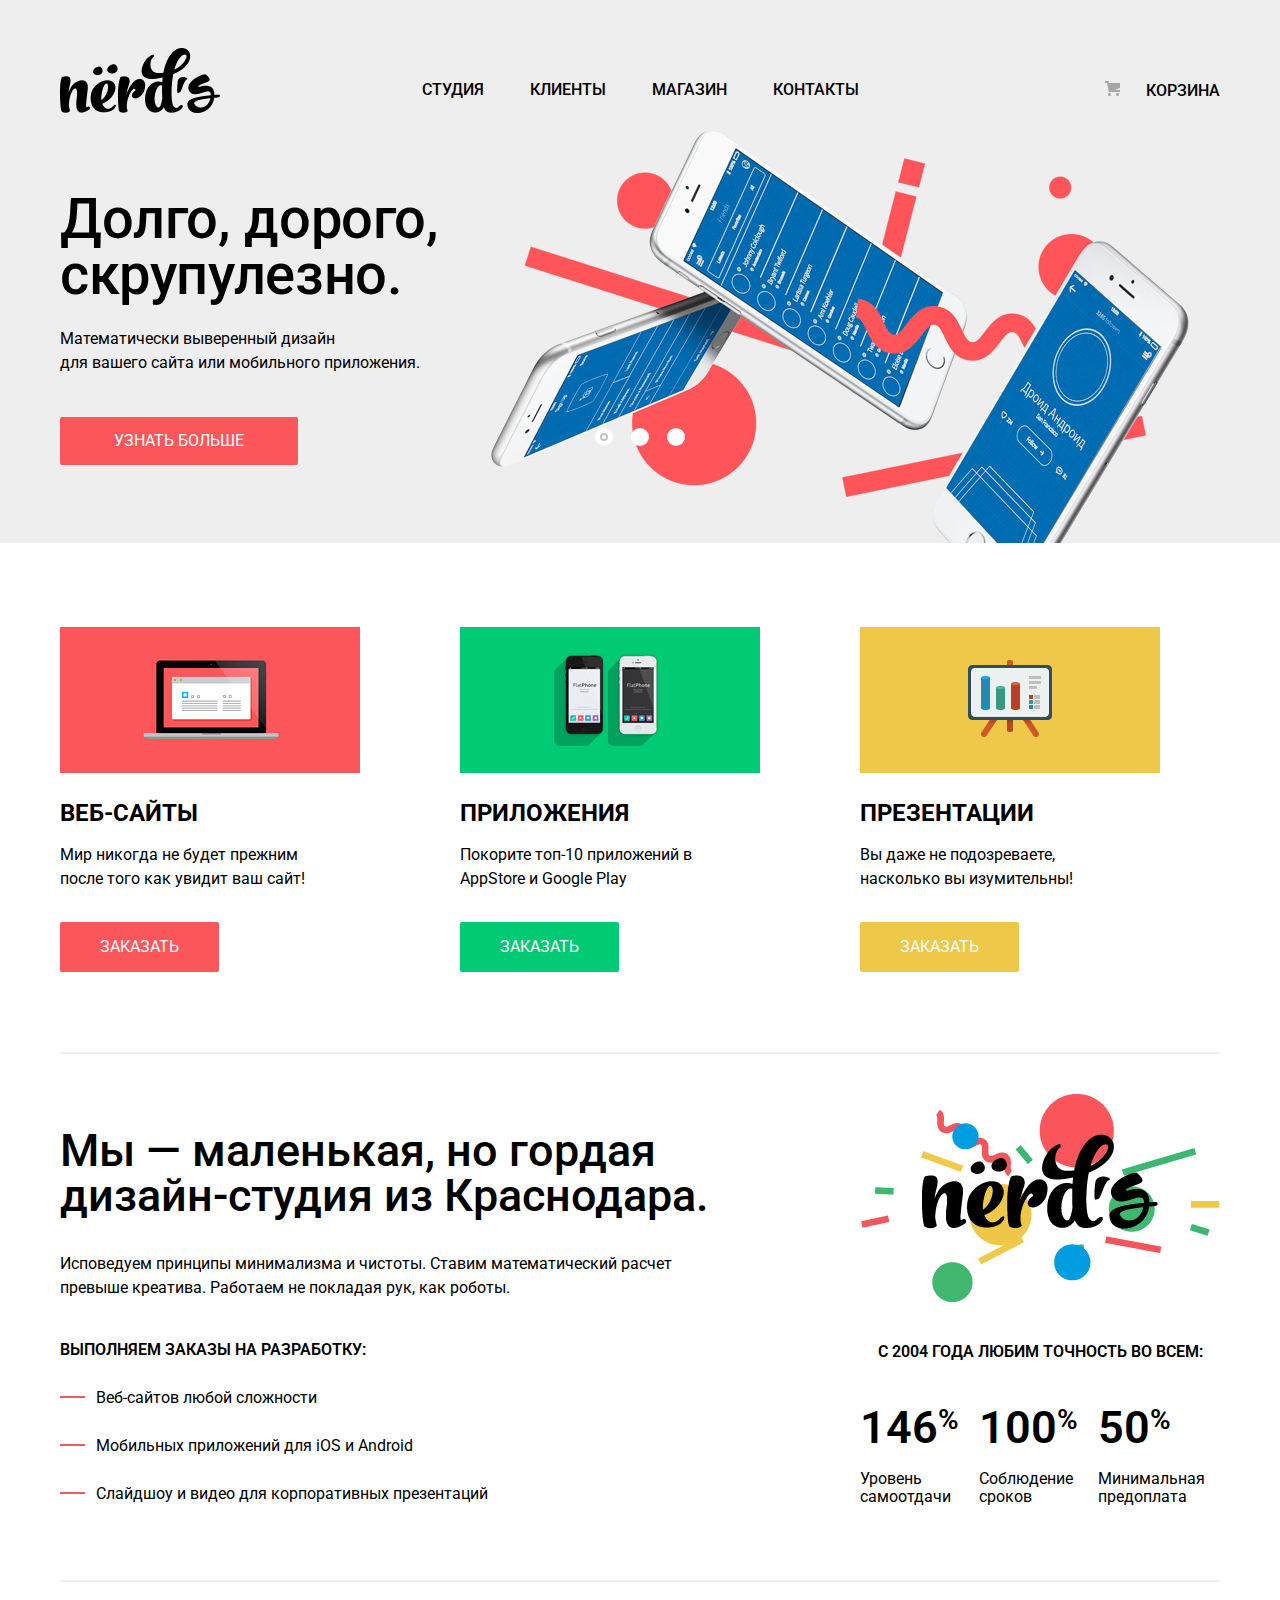
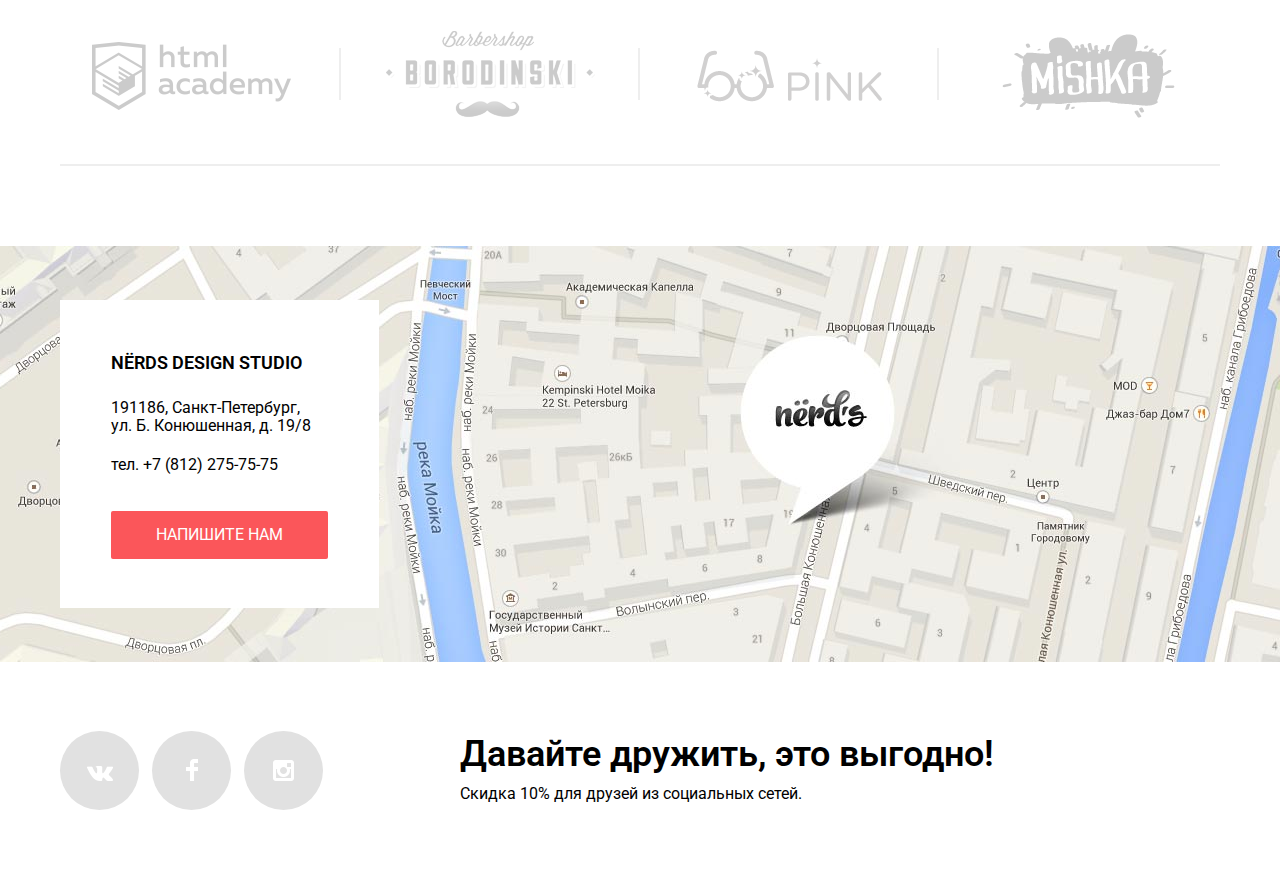
==== commit d8a0d578: "Added js to the popup form" ====
--- a/index.html
+++ b/index.html
@@ -13,8 +13,8 @@
   <header class="main-header">
     <nav class="main-navigation container">
       <a class="main-logo" href="#">
-      <img src="img/nerds-logo.png" width="160" height="65" alt="Логотип студии Nerds">
-    </a>
+        <img src="img/nerds-logo.png" width="160" height="65" alt="Логотип студии Nerds">
+      </a>
       <ul class="site-navigation">
         <li><a href="#">Студия</a></li>
         <li><a href="#">Клиенты</a></li>
@@ -31,30 +31,30 @@
     <section class="slider container">
 
       <div class="slider-item slide-design slide-active" id="slide-design">
-        <section class="slide-text">
-          <p>
-            <b class="slide-title">Долго, дорого,<br> скрупулезно.</b> Математически выверенный дизайн<br> для вашего сайта или мобильного приложения.
-          </p>
-          <a href="#" class="button slider-btn">Узнать больше</a>
-        </section>
+        <p>
+          <b class="slide-title">Долго, дорого,<br> скрупулезно.</b>
+          Математически выверенный дизайн<br>
+          для вашего сайта или мобильного приложения.
+        </p>
+        <a href="#" class="button slider-btn">Узнать больше</a>
       </div>
 
       <div class="slider-item slide-math" id="slide-math">
-        <section class="slide-text">
-          <p>
-            <b class="slide-title">Любим математику<br> как никто другой.</b> Никакого креатива, только математические формулы<br> для расчета идеальных пропорций.
-          </p>
-          <a href="#" class="button slider-btn">Узнать больше</a>
-        </section>
+        <p>
+          <b class="slide-title">Любим математику<br> как никто другой.</b>
+          Никакого креатива, только математические формулы<br>
+          для расчета идеальных пропорций.
+        </p>
+        <a href="#" class="button slider-btn">Узнать больше</a>
       </div>
 
       <div class="slider-item slide-hardcore" id="slide-hardcore">
-        <section class="slide-text">
-          <p>
-            <b class="slide-title">Только ночь,<br> только хардкор.</b> Работать днем, как все? Мы против этого.<br> Ближе к полуночи работа только начинается.
-          </p>
-          <a href="#" class="button slider-btn">Узнать больше</a>
-        </section>
+        <p>
+          <b class="slide-title">Только ночь,<br> только хардкор.</b>
+          Работать днем, как все? Мы против этого.<br>
+          Ближе к полуночи работа только начинается.
+        </p>
+        <a href="#" class="button slider-btn">Узнать больше</a>
       </div>
 
       <div class="slider-controls">
@@ -73,7 +73,7 @@
         <li class="service-item">
           <img src="img/main/illustration-1.jpg" width="300" height="146" alt="Веб-сайты">
           <h2 class="services-title">Веб-сайты</h2>
-          <p class="services-txt">Мир никогда не будет прежним<br> после того как увидит ваш сайт!</p>
+          <p class="services-txt">Мир никогда не будет прежним после того как увидит ваш сайт!</p>
           <a href="#" class="button order-btn">Заказать</a>
         </li>
         <li class="service-item service-applications">
@@ -85,7 +85,7 @@
         <li class="service-item service-presentations">
           <img src="img/main/illustration-3.jpg" width="300" height="146" alt="Презентации">
           <h2 class="services-title">Презентации</h2>
-          <p class="services-txt">Вы даже не подозреваете,<br> насколько вы изумительны!</p>
+          <p class="services-txt">Вы даже не подозреваете, насколько вы изумительны!</p>
           <a href="#" class="button order-btn">Заказать</a>
         </li>
       </ul>
@@ -93,8 +93,8 @@
 
     <section class="info">
       <div class="studio-txt">
-        <b class="info-nerds">Мы — маленькая, но гордая<br> дизайн-студия из Краснодара.</b>
-        <p class="info-txt">Исповедуем принципы минимализма и чистоты. Ставим математический расчет<br> превыше креатива. Работаем не покладая рук, как роботы.</p>
+        <b class="info-nerds">Мы — маленькая, но гордая дизайн-студия из Краснодара.</b>
+        <p class="info-txt">Исповедуем принципы минимализма и чистоты. Ставим математический расчет превыше креатива. Работаем не покладая рук, как роботы.</p>
         <h3 class="orders">Выполняем заказы на разработку:</h3>
         <ul class="info-list">
           <li class="list-item">Веб-сайтов любой сложности</li>
@@ -123,27 +123,26 @@
           </li>
         </ul>
       </div>
-
     </section>
 
     <section class="partners">
       <ul class="partners-list">
-        <li class="partners-item">
+        <li class="partners-item partners-htmlacademy">
           <a href="https://htmlacademy.ru/intensive/htmlcss">
             <img src="img/main/logo-htmlacademy.png" width="209" height="90" alt="HTML Academy">
           </a>
         </li>
-        <li class="partners-item">
+        <li class="partners-item partners-borodinski">
           <a href="#">
             <img src="img/main/logo-borodinski.png" width="209" height="90" alt="Барбершоп Borodinski">
           </a>
         </li>
-        <li class="partners-item">
+        <li class="partners-item  partners-pink">
           <a href="#">
             <img src="img/main/logo-pink.png" width="209" height="90" alt="Pink">
           </a>
         </li>
-        <li class="partners-item">
+        <li class="partners-item partners-mishka">
           <a href="#">
             <img src="img/main/logo-mishka.png" width="209" height="90" alt="Mishka">
           </a>
@@ -160,8 +159,7 @@
         <span class="studio-title">Nёrds design studio</span>
         <address>191186, Санкт-Петербург,<br> ул. Б. Конюшенная, д. 19/8</address>
         <a class="phone" href="tel:+78122757575">тел. +7 (812) 275-75-75</a>
-        <!-- <button class="button contacts-btn" type="button">Напишите нам</button> -->
-        <a href="#contacts-popup-form" class="button contacts-btn">Напишите нам</a>
+        <a href="#" class="button contacts-btn">Напишите нам</a>
       </div>
     </div>
   </section>
@@ -180,8 +178,8 @@
     </section>
   </footer>
 
-  <div id="contacts-popup-form" class="contacts-popup-form">
-    <a href="#map" class="contacts-popup-close"><i class="sprite sprite-close-cross"></i></a>
+  <div class="contacts-popup-form">
+    <a href="#" class="contacts-popup-close"><i class="sprite sprite-close-cross"></i></a>
 
     <!-- Попап форма обратной связи -->
     <form action="#" method="post">
@@ -189,20 +187,20 @@
         <legend>Напишите нам</legend>
 
         <div class="contacts-popup-placeholder">
-          <span class="control control-name">
-          <label for="name">Ваше имя:</label>
-          <input type="text" id="name" name="name" placeholder="Представьтесь, пожалуйста" required>
-        </span>
-
-          <span class="control control-email">
-          <label for="email">Ваш e-mail:</label>
-          <input type="email" id="email" name="email" placeholder="Для отправки ответа" required>
-        </span>
-
-          <span class="control control-comment">
-          <label for="comment">Текст письма:</label>
-          <textarea id="comment" name="comment" rows="6" placeholder="В свободной форме" required></textarea>
-        </span>
+          <div class="control control-name">
+            <label for="name">Ваше имя:</label>
+            <input type="text" id="name" name="name" placeholder="Представьтесь, пожалуйста" required>
+          </div>
+
+          <div class="control control-email">
+            <label for="email">Ваш e-mail:</label>
+            <input type="email" id="email" name="email" placeholder="Для отправки ответа" required>
+          </div>
+
+          <div class="control control-comment">
+            <label for="comment">Текст письма:</label>
+            <textarea id="comment" name="comment" rows="6" placeholder="В свободной форме" required></textarea>
+          </div>
         </div>
       </fieldset>
 
--- a/css/style.min.css
+++ b/css/style.min.css
@@ -1 +1 @@
-html{-webkit-box-sizing:border-box;-moz-box-sizing:border-box;box-sizing:border-box;font-family:Roboto,Arial,sans-serif;font-size:16px}html,body{margin:0;padding:0}*,:before,:after{box-sizing:inherit;margin:0;padding:0;list-style:none}a{text-decoration:none;color:#000}.visually-hidden{position:absolute;overflow:hidden;clip:rect(0 0 0 0);height:1px;width:1px;margin:-1px;padding:0;border:0}.sprite{background-image:url(../img/spritesheet.png);background-repeat:no-repeat;display:inline-block;vertical-align:baseline}.sprite-cart{width:15px;height:15px;background-position:-5px -5px}.sprite-checkbox-off{width:23px;height:23px;background-position:-30px -5px}.sprite-checkbox-on{width:27px;height:23px;background-position:-63px -5px}.sprite-close-cross{width:21px;height:21px;background-position:-5px -38px}.sprite-icon-fb{width:12px;height:22px;background-position:-36px -38px}.sprite-icon-insta{width:21px;height:21px;background-position:-58px -38px}.sprite-icon-vk{width:26px;height:15px;background-position:-58px -69px}.sprite-radio-off{width:25px;height:25px;background-position:-100px -5px}.sprite-radio-on{width:25px;height:25px;background-position:-94px -40px}.container{width:1200px;padding:0 20px;margin:0 auto}.button{display:inline-block;vertical-align:baseline;padding:15px 54px;border-radius:2px;background-color:#fb565a;text-transform:uppercase;color:#fff;border:none;line-height:18px}.button:hover{background-color:#e74246}.button:focus{background-color:#d7373b;color:rgba(255,255,255,.3);box-shadow:0 1px 2px #c13135 inset}.main-header{background-color:#eee;padding-top:48px}.main-navigation{display:flex;align-items:stretch}.main-logo{display:block;width:280px}.main-logo:hover{opacity:.8}.main-logo:focus{opacity:.3}.site-navigation{width:600px;text-align:center;padding-top:33px}.site-navigation li{display:inline-block;vertical-align:middle;margin:0}.site-navigation a{display:block;margin:0 21px;padding-bottom:8px;text-transform:uppercase;font-weight:500}.site-navigation .active-page{border-bottom:2px solid #fb565a}.site-navigation a:hover{color:#fb565a}.site-navigation a:focus{color:rgba(0,0,0,.3)}.user-navigation{width:280px;text-align:right;padding-top:33px}.user-navigation a{text-transform:uppercase;font-weight:500}.user-navigation .sprite-cart{margin-right:26px}.hero{background-color:#eee;margin-bottom:84px}.slider{height:426px;position:relative}.slide-text{padding-top:74px;line-height:1.5}.slide-text p{margin-bottom:42px}.slide-title{display:block;font-size:56px;line-height:1;padding-bottom:24px;font-weight:500}.slider-item{height:426px;background-repeat:no-repeat;display:none}.slide-active{display:block}.slider-item:target{display:block}.slide-design{background-image:url(../img/main/slide-design.png);background-position:right 31px bottom}.slide-math{background-image:url(../img/main/slide-math.png);background-position:right 2px bottom}.slide-hardcore{background-image:url(../img/main/slide-hardcore.png);background-position:right 2px bottom}.slider-controls{position:absolute;left:50%;transform:translateX(-50%);top:314px}.slider-controls a{display:inline-block;vertical-align:middle;width:18px;height:18px;border-radius:50%;background:#fff;margin:0 7px;position:relative}.slider-controls .active{cursor:default}.slider-controls a.active::before{content:"";display:block;position:absolute;width:8px;height:8px;left:5px;top:5px;border:2px solid #c2c2c2;border-radius:50%}.services-title{font-size:24px;line-height:1.25;text-transform:uppercase;margin-top:20px}.services-txt{line-height:1.5;margin-top:15px;padding-bottom:31px}.services-list{display:flex;align-items:stretch;border-bottom:2px solid #eee;padding-bottom:80px;margin-bottom:40px}.service-item{width:300px;margin-right:100px}.service-item:last-child{margin-right:0}.order-btn{padding:16px 40px}.service-applications .order-btn{background-color:#00ca74}.service-applications .order-btn:hover{background-color:#00bc6c}.service-applications .order-btn:focus{background-color:#00aa62;color:rgba(255,255,255,.3);box-shadow:0 1px 2px #009958 inset}.service-presentations .order-btn{background-color:#efc84a}.service-presentations .order-btn:hover{background-color:#eab534}.service-presentations .order-btn:focus{background-color:#e5a722;color:rgba(255,255,255,.3);box-shadow:0 1px 2px #ce961f inset}.info{display:flex;padding-bottom:74px;border-bottom:2px solid #eee}.studio-img{width:360px}.studio-txt{padding-top:34px;width:800px}.info-nerds{font-size:45px;line-height:1;font-weight:500}.info-txt{padding:34px 0 38px;line-height:1.5}.orders{line-height:1.5;text-transform:uppercase;font-weight:600;font-size:16px}.list-item{line-height:1.5;margin-top:24px}.list-item::before{content:"";display:inline-block;width:25px;height:2px;background:#fb565a;margin-right:11px;margin-top:-3px;vertical-align:middle}.accuracy{display:block;padding-top:34px;text-align:center;line-height:1.5;font-weight:600;text-transform:uppercase}.percentage{font-size:45px;font-weight:600}.percentage sup{font-size:28px}.advantages{display:flex;padding-top:38px}.advantage-item{width:33%}.advantage-txt{display:block;padding-top:16px;line-height:1}.percentage{display:block}.partners{padding:47px 0 39px;border-bottom:2px solid #eee;margin-bottom:80px}.partners-list{display:flex}.partners-item{width:25%;text-align:center}.partners-item a{opacity:.2}.partners-item a:hover{opacity:1}.partners-item a:focus{opacity:.1}.map{position:relative;height:416px;margin-bottom:69px;overflow:hidden;background:url(../img/map.jpg) center center no-repeat;background-size:cover}.map-placeholder{height:416px}.contacts-container{position:absolute;left:0;top:54px;bottom:54px;margin-left:50%;transform:translateX(-50%)}.contacts-block{width:319px;height:308px;background:#fff;padding:50px}.main-footer{display:flex;margin-bottom:69px}.social{width:400px}.social-btn{display:inline-block;vertical-align:middle;background-color:#e1e1e1;width:79px;height:79px;border-radius:50%;text-align:center;line-height:89px;margin-right:9px}.social-btn:hover{background-color:#e74246}.social-btn:focus{background-color:#e74246;box-shadow:0 1px 2px #c13135 inset}.social-btn:focus .sprite{opacity:.3}.promo{width:760px;padding-top:5px}.promo-txt{display:block;font-size:36px;line-height:1;font-weight:600;padding-bottom:13px}.studio-title{display:block;font-size:18px;line-height:1.7;text-transform:uppercase;font-weight:600;margin-bottom:20px}.contacts-block address{font-style:normal;margin-bottom:20px}.contacts-btn{padding:15px;text-align:center;display:block;margin-top:35px}.contacts-popup-form{position:fixed;left:50%;top:50%;transform:translate(-50%,-50%);width:960px;padding:65px 100px 84px;background:#fff;box-shadow:0 0 10px rgba(0,0,0,.3);display:none}.contacts-popup-close{position:absolute;right:90px;top:79px}.contacts-popup-form:target{display:block}.contacts-popup-form fieldset{border:none;padding:0;margin:0}.contacts-popup-form .contacts-popup-placeholder{display:flex;flex-direction:row;flex-wrap:wrap;justify-content:space-between}.contacts-popup-form legend{font-size:45px;font-weight:500;margin-bottom:37px}.contacts-popup-form .control{display:block;width:100%}.contacts-popup-form .control-name,.contacts-popup-form .control-email{width:360px;margin-bottom:33px}.contacts-popup-form .control-comment{margin-bottom:43px}.contacts-popup-form label{display:block;font-weight:600;margin-bottom:9px}.contacts-popup-form input,.contacts-popup-form textarea{height:50px;line-height:50px;border:2px solid #d7dcde;color:#000;border-radius:2px;width:100%;padding:0 14px;outline:0;box-shadow:none}.contacts-popup-form textarea{height:118px;line-height:1.2;padding:11px;resize:none}.contacts-popup-form input::placeholder,.contacts-popup-form textarea::placeholder{color:#a1a1a1}.contacts-popup-form input:hover,.contacts-popup-form textarea:hover{border-color:#b4b9bb}.contacts-popup-form input:focus,.contacts-popup-form textarea:focus{border-color:#000}.contacts-popup-form input:invalid,.contacts-popup-form textarea:invalid{border-color:#e74246;color:#e74246}.contacts-popup-form input:invalid::placeholder,.contacts-popup-form textarea:invalid::placeholder{color:#e74246}.contacts-popup-form .button{padding:16px 81px}.page-header{font-size:55px;line-height:1;font-weight:500;background-color:#eee;padding:38px 0 108px;text-align:center}.catalog{display:flex}.filters{width:260px;margin-right:140px}.filter-price{border:none;padding:0;margin:19px 0 26px}.filter-net{border:none;padding:0;margin:19px 0 26px}.filter-features{border:none;padding:0;margin:19px 0 34px}.filter-catalog legend{font-weight:600;font-size:19px;line-height:1.6;text-transform:uppercase;margin-bottom:14px}.filter-catalog label{display:block;margin-bottom:16px}.filter-catalog .form-btn{width:100%;text-align:center;margin-bottom:8px}.filter-price legend{margin-bottom:48px}.filter-price-placeholder{background-color:#eee;padding:39px 21px;border-radius:2px;margin-bottom:14px}.filter-price-range{background:#d7dcde;height:2px;position:relative}.filter-price-range-selected{background:#00ca74;height:2px;width:143px}.filter-price-range::before,.filter-price-range::after{content:"";display:block;position:absolute;top:-8px;width:20px;height:20px;background-color:#ababab;border:8px solid #fff;border-radius:100%;box-shadow:0 3px 2px #cccdcd;cursor:pointer}.filter-price-range::before{left:0}.filter-price-range::after{left:143px;transform:translateX(-10px)}.filter-value-placeholder{display:flex;justify-content:space-between;margin-bottom:27px}.filter-value-from,.filter-value-to{width:113px;text-transform:uppercase}.filter-value-to{text-align:right}.filter-value-from span,.filter-value-to span{display:inline-block;vertical-align:middle;width:80px;height:38px;line-height:38px;text-align:center;background-color:#eee;border-radius:2px;margin-left:6px}input[type=checkbox]{visibility:hidden;opacity:0;position:absolute;z-index:-1}input[type=checkbox]~.sprite{display:inline-block;vertical-align:middle;margin-right:10px;width:23px;height:23px;background-position:-30px -5px}input[type=checkbox]:checked~.sprite{background-position:-63px -5px}input[type=radio]{visibility:hidden;opacity:0;position:absolute;z-index:-1}input[type=radio]~.sprite{display:inline-block;vertical-align:middle;margin-right:10px;width:25px;height:25px;background-position:-100px -5px}input[type=radio]:checked~.sprite{background-position:-94px -40px}input~.sprite{opacity:.4}input:disabled~.sprite{opacity:.3}input:hover:not(:disabled)~.sprite{opacity:1}.disabled{opacity:.3}.form-btn{display:inline-block;vertical-align:middle;color:#000;background-color:#eee;height:50px;line-height:50px;text-transform:uppercase;border:none}.form-btn:hover{color:#000;background-color:#dfdfdf}.form-btn:focus,.form-btn:active{color:#000;background-color:#d5d5d5;box-shadow:0 3px 3px #bfbfbf inset}.nav-link{border-radius:2px;width:50px;height:50px;line-height:50px;text-align:center;margin-right:11px;font-weight:600}.nav-link.active{background-color:#fff;border:3px solid #dbdbdb;line-height:45px}.nav-link-next{padding:0 79px;font-weight:600}.shop-content{width:760px;margin-bottom:60px}.sorting{display:flex;flex-direction:row;justify-content:space-between;margin-bottom:55px;font-size:18px;line-height:1;text-transform:uppercase;font-weight:600;margin-top:23px}.sorting-filters{display:inline-block;vertical-align:baseline;margin-right:20px}.sorting-filters li{display:inline-block;vertical-align:baseline;margin-left:27px}.sorting-filters a{text-transform:uppercase;font-size:14px;opacity:.3}.sorting-filters a:hover{opacity:.6}.sorting-filters a:active,.sorting-filters a:focus{opacity:1}.pickers{display:inline-block;vertical-align:baseline}.pickers li{display:inline-block;vertical-align:baseline;margin-left:9px}.pickers a{opacity:.3}.pickers a:hover{opacity:.6}.pickers a:active,.pickers a:focus{opacity:1}.arrow-up{display:inline-block;vertical-align:middle;width:0;height:0;border-left:7px solid transparent;border-right:7px solid transparent;border-bottom:11px solid}.arrow-down{display:inline-block;vertical-align:middle;width:0;height:0;border-left:7px solid transparent;border-right:7px solid transparent;border-top:11px solid}.layouts{display:flex;flex-direction:row;justify-content:space-between;flex-wrap:wrap}.layout-item{width:360px;margin-bottom:29px;overflow:hidden;position:relative}.layout-pic{display:block}.layout-window{height:41px;line-height:41px;border-radius:2px 2px 0 0;background:#4d4d4d;padding-left:16px;opacity:.12;transition:opacity .25s linear 0s}.layout-window span{display:inline-block;vertical-align:middle;width:14px;height:14px;border-radius:50%;background:#fff;margin-right:9px}.layout-item:hover .layout-window{opacity:1}.layout-hover{text-align:center;background:#eee;position:absolute;left:0;right:0;bottom:0;padding:29px 29px 48px;transform:translateY(110%);transition:transform .25s linear 0s}.layout-title{display:block;padding-bottom:15px;font-size:18px;font-weight:500;line-height:1.6;text-transform:uppercase}.layout-hover p{color:#666;padding-bottom:31px}.layout-item:hover .layout-hover{transform:translateY(0)}.layout-btn{padding:15px 61px}.paginator{margin-top:20px}
+*,:after,:before,body,html{margin:0;padding:0}.button,.sprite{display:inline-block;vertical-align:baseline}.info-nerds,.slide-title,.user-navigation a{font-weight:500}.fancy-checkbox,.fancy-radio{visibility:hidden;z-index:-1}.accuracy,.button,.filter-catalog legend,.filter-value-from,.filter-value-to,.form-btn,.layout-title,.orders,.services-title,.site-navigation a,.sorting,.sorting-filters a,.user-navigation a{text-transform:uppercase}html{-webkit-box-sizing:border-box;-moz-box-sizing:border-box;box-sizing:border-box;font-family:Roboto,Arial,sans-serif;font-size:16px}*,:after,:before{box-sizing:inherit;list-style:none}a{text-decoration:none;color:#000}.visually-hidden{position:absolute;overflow:hidden;clip:rect(0 0 0 0);height:1px;width:1px;margin:-1px;padding:0;border:0}.sprite{background:url(../img/spritesheet.png) no-repeat}.sprite-cart{width:15px;height:15px;background-position:-5px -5px}.sprite-checkbox-off{width:23px;height:23px;background-position:-30px -5px}.sprite-checkbox-on{width:27px;height:23px;background-position:-63px -5px}.sprite-close-cross{width:21px;height:21px;background-position:-5px -38px}.sprite-icon-fb{width:12px;height:22px;background-position:-36px -38px}.sprite-icon-insta{width:21px;height:21px;background-position:-58px -38px}.sprite-icon-vk{width:26px;height:15px;background-position:-58px -69px}.sprite-radio-off{width:25px;height:25px;background-position:-100px -5px}.sprite-radio-on{width:25px;height:25px;background-position:-94px -40px}.container{width:1200px;padding:0 20px;margin:0 auto}.button{padding:15px 54px;border-radius:2px;background-color:#fb565a;color:#fff;border:none;line-height:18px;max-width:250px}.button:hover{background-color:#e74246}.button:focus{background-color:#d7373b;color:rgba(255,255,255,.3);box-shadow:0 1px 2px #c13135 inset}.hero,.main-header{background-color:#eee}.main-header{padding-top:48px}.main-navigation{display:flex;align-items:stretch}.main-logo{display:block;width:280px}.main-logo:hover{opacity:.8}.main-logo:focus{opacity:.3}.site-navigation{width:600px;text-align:center;padding-top:33px}.site-navigation li{display:inline-block;vertical-align:middle;margin:0}.site-navigation a{display:block;margin:0 21px;padding-bottom:8px;font-weight:500}.site-navigation .active-page{border-bottom:2px solid #fb565a}.site-navigation a:hover{color:#fb565a}.site-navigation a:focus{color:rgba(0,0,0,.3)}.user-navigation{width:280px;text-align:right;padding-top:33px}.accuracy,.contacts-btn,.page-header,.partners-item,.social-btn{text-align:center}.user-navigation a:hover{color:#fb565a}.user-navigation a:focus{color:rgba(0,0,0,.3)}.user-navigation .sprite-cart{margin-right:26px}.hero{margin-bottom:84px}.slider{position:relative}.slide-title{display:block;font-size:56px;line-height:1;padding-bottom:24px;letter-spacing:-.38px}.slider-item{min-height:426px;background-repeat:no-repeat;display:none;padding:74px 0;line-height:1.5}.slider-item p{margin-bottom:42px;max-width:600px}.slide-active,.slider-item:target{display:block}.slide-design{background:url(../img/main/slide-design.png) right 31px bottom no-repeat}.slide-math{background:url(../img/main/slide-math.png) right 2px bottom no-repeat}.slide-hardcore{background:url(../img/main/slide-hardcore.png) right 2px bottom no-repeat}.slider-controls{position:absolute;left:50%;transform:translateX(-50%);bottom:97px}.slider-controls a{display:inline-block;vertical-align:middle;width:18px;height:18px;border-radius:50%;background:#fff;margin:0 7px;position:relative}.slider-controls .active{cursor:default}.slider-controls a.active::before{content:"";display:block;position:absolute;width:8px;height:8px;left:5px;top:5px;border:2px solid #c2c2c2;border-radius:50%}.info,.partners,.services-list{border-bottom:2px solid #eee}.services-title{font-size:24px;line-height:1.25;margin-top:20px}.services-txt{line-height:1.5;margin-top:15px;padding-bottom:31px}.services-list{display:flex;align-items:stretch;padding-bottom:80px;margin-bottom:40px}.service-item{width:300px;margin-right:100px}.service-item:last-child{margin-right:0}.service-item p{max-width:250px}.order-btn{padding:16px 40px}.service-applications .order-btn{background-color:#00ca74}.service-applications .order-btn:hover{background-color:#00bc6c}.service-applications .order-btn:focus{background-color:#00aa62;color:rgba(255,255,255,.3);box-shadow:0 1px 2px #009958 inset}.service-presentations .order-btn{background-color:#efc84a}.service-presentations .order-btn:hover{background-color:#eab534}.service-presentations .order-btn:focus{background-color:#e5a722;color:rgba(255,255,255,.3);box-shadow:0 1px 2px #ce961f inset}.info{display:flex;padding-bottom:74px}.studio-img{width:360px}.studio-txt{padding:34px 120px 0 0;width:800px}.info-nerds{font-size:45px;line-height:1}.accuracy,.info-txt,.list-item,.orders{line-height:1.5}.accuracy,.orders,.percentage,.promo-txt,.studio-title{font-weight:600}.info-txt{padding:34px 0 38px}.orders{font-size:16px}.list-item{margin-top:24px}.list-item::before{content:"";display:inline-block;vertical-align:middle;width:25px;height:2px;background:#fb565a;margin-right:11px;margin-top:-3px}.accuracy{display:block;padding-top:34px}.percentage{font-size:45px}.percentage sup{font-size:28px}.advantages{display:flex;padding-top:38px}.advantage-item{width:33%}.advantage-txt{display:block;padding-top:16px;line-height:1.1}.percentage{display:block}.partners{padding:47px 0 39px;margin-bottom:80px}.partners-list{display:flex;justify-content:center;overflow:hidden;padding-top:2px}.partners-item{width:209px;margin:0 45px;position:relative}.main-footer,.map{margin-bottom:69px}.partners-item::after{content:"";position:absolute;width:2px;height:52px;background:#eee;right:-45px;top:17px}.map,.map-placeholder{height:416px}.partners-item:last-of-type::after{display:none}.partners-item a{opacity:.2}.partners-item a:hover{opacity:1}.partners-item a:focus{opacity:.1}.map{position:relative;overflow:hidden;background:url(../img/map.jpg) center center no-repeat;background-size:cover}.contacts-container{position:absolute;left:0;top:54px;bottom:54px;margin-left:50%;transform:translateX(-50%);width:100%;max-width:1200px}.contacts-block{width:319px;height:308px;background:#fff;padding:48px 51px}.main-footer{display:flex}.social{width:400px}.social-btn{display:inline-block;vertical-align:middle;background-color:#e1e1e1;width:79px;height:79px;border-radius:50%;line-height:89px;margin-right:9px}.social-btn:focus,.social-btn:hover{background-color:#e74246}.social-btn:focus{box-shadow:0 1px 2px #c13135 inset}.social-btn:focus .sprite{opacity:.3}.promo{width:760px;padding-top:5px}.promo-txt{display:block;font-size:36px;line-height:1;padding-bottom:13px}.studio-title{display:block;font-size:18px;line-height:1.7;text-transform:uppercase;margin-bottom:20px}.contacts-block address{font-style:normal;margin-bottom:20px}.contacts-btn{padding:15px;display:block;margin-top:37px}.contacts-popup-form{position:fixed;left:50%;top:50%;margin:-295px 0 0 -480px;transform:translateY(-1000px);transition:transform .35s cubic-bezier(.4,0,1,1) 0s;width:960px;height:590px;padding:65px 100px 84px;background:#fff;box-shadow:0 0 10px rgba(0,0,0,.3)}.contacts-popup-form.opened{transform:translateY(0)}.contacts-popup-close{position:absolute;right:90px;top:79px}.contacts-popup-form fieldset{border:none;padding:0;margin:0}.contacts-popup-form .contacts-popup-placeholder{display:flex;flex-direction:row;flex-wrap:wrap;justify-content:space-between}.contacts-popup-form legend{font-size:45px;font-weight:500;margin-bottom:37px}.contacts-popup-form .control{width:100%}.contacts-popup-form .control-email,.contacts-popup-form .control-name{width:360px;margin-bottom:33px}.contacts-popup-form .control-comment{margin-bottom:43px}.contacts-popup-form label{display:block;font-weight:600;margin-bottom:9px}.contacts-popup-form input,.contacts-popup-form textarea{height:50px;line-height:50px;border:2px solid #d7dcde;color:#000;border-radius:2px;width:100%;padding:0 14px;outline:0;box-shadow:none}.contacts-popup-form textarea{height:118px;line-height:1.2;padding:11px;resize:none}.contacts-popup-form input::placeholder,.contacts-popup-form textarea::placeholder{color:#a1a1a1}.contacts-popup-form input:hover,.contacts-popup-form textarea:hover{border-color:#b4b9bb}.contacts-popup-form input:focus,.contacts-popup-form textarea:focus{border-color:#000}.contacts-popup-form input.touched:invalid,.contacts-popup-form textarea.touched:invalid{border-color:#e74246;color:#e74246}.contacts-popup-form input.touched:invalid::placeholder,.contacts-popup-form textarea.touched:invalid::placeholder{color:#e74246}.contacts-popup-form .button{padding:16px 81px}.page-header{font-size:55px;line-height:1;font-weight:500;background-color:#eee;padding:38px 0 108px}.filter-features,.filter-net,.filter-price{border:none;padding:0}.catalog{display:flex}.filters{width:260px;margin-right:140px}.filter-price{margin:19px 0 26px}.filter-net{margin:19px 0 23px}.filter-net label{display:block;margin-bottom:16px}.filter-features{margin:19px 0 32px}.filter-features label{display:block;margin-bottom:17px}.filter-catalog legend{font-weight:600;font-size:19px;line-height:1.6;margin-bottom:14px}.filter-catalog .form-btn{width:100%;text-align:center;margin-bottom:8px}.filter-price legend{margin-bottom:48px}.filter-price-placeholder{background-color:#eee;padding:39px 21px;border-radius:2px;margin-bottom:14px}.filter-price-range{background:#d7dcde;height:2px;position:relative}.filter-price-range-selected{background:#00ca74;height:2px;width:143px}.filter-price-range::after,.filter-price-range::before{content:"";display:block;position:absolute;top:-8px;width:20px;height:20px;background-color:#ababab;border:8px solid #fff;border-radius:100%;box-shadow:0 3px 2px #cccdcd;cursor:pointer}.filter-price-range::before{left:0}.filter-price-range::after{left:143px;transform:translateX(-10px)}.filter-value-placeholder{display:flex;justify-content:space-between;margin-bottom:27px}.fancy-checkbox~.sprite,.fancy-radio~.sprite,.form-btn{display:inline-block;vertical-align:middle}.filter-value-from,.filter-value-to{width:113px}.filter-value-to{text-align:right}.filter-value-from span,.filter-value-to span{display:inline-block;vertical-align:middle;width:80px;height:38px;line-height:38px;text-align:center;background-color:#eee;border-radius:2px;margin-left:6px}.fancy-checkbox{opacity:0;position:absolute}.fancy-checkbox~.sprite{margin-right:9px;width:27px;height:23px;background-position:-30px -5px;opacity:.4}.fancy-checkbox:disabled~.sprite{opacity:.3}.fancy-checkbox:hover:not(:disabled)~.sprite{opacity:1}.fancy-checkbox:checked~.sprite{background-position:-63px -5px}.fancy-radio{opacity:0;position:absolute}.fancy-radio~.sprite{margin-right:10px;width:25px;height:25px;background-position:-100px -5px;opacity:.4}.form-btn,.nav-link{height:50px;line-height:50px}.fancy-radio:checked~.sprite{background-position:-94px -40px}.fancy-radio:disabled~.sprite{opacity:.3}.fancy-radio:hover:not(:disabled)~.sprite{opacity:1}.disabled{opacity:.3}.form-btn{color:#000;background-color:#eee;border:none}.form-btn:hover{color:#000;background-color:#dfdfdf}.form-btn:active,.form-btn:focus{color:#000;background-color:#d5d5d5;box-shadow:0 3px 3px #bfbfbf inset}.nav-link{border-radius:2px;padding:0 18px;min-width:50px;text-align:center;margin-right:7px;font-weight:600}.nav-link.active{background-color:#fff;border:3px solid #dbdbdb;line-height:45px}.nav-link-next{padding:0 79px;font-weight:600}.shop-content{width:760px;margin-bottom:60px}.sorting{display:flex;flex-direction:row;justify-content:space-between;margin-bottom:55px;font-size:18px;line-height:1;font-weight:600;margin-top:23px}.pickers,.pickers li,.sorting-filters,.sorting-filters li{display:inline-block;vertical-align:baseline}.sorting-filters{margin-right:33px}.sorting-filters li{margin-left:21px}.sorting-filters a{font-size:14px;opacity:.3;font-weight:300}.sorting-filters a:hover{opacity:.6}.sorting-filters a:active,.sorting-filters a:focus{opacity:1}.pickers li{margin-left:9px}.arrow-down,.arrow-up{display:inline-block;vertical-align:middle;width:0;height:0;border-left:7px solid transparent;border-right:7px solid transparent}.pickers a{opacity:.3}.pickers a:hover{opacity:.6}.pickers a:active,.pickers a:focus{opacity:1}.arrow-up{border-bottom:11px solid}.arrow-down{border-top:11px solid}.layouts{display:flex;flex-direction:row;justify-content:space-between;flex-wrap:wrap}.layout-item{width:360px;margin-bottom:29px;overflow:hidden;position:relative}.layout-pic{display:block}.layout-window{height:41px;line-height:41px;border-radius:2px 2px 0 0;background:#4d4d4d;padding-left:16px;opacity:.12;transition:opacity .25s linear 0s}.layout-window span,.layout-window span::after,.layout-window span::before{display:inline-block;vertical-align:middle;width:14px;height:14px;border-radius:50%;background:#fff}.layout-window span{margin:0 23px;position:relative}.layout-window span::after,.layout-window span::before{content:"";position:absolute;top:0}.layout-window span::before{left:-23px}.layout-window span::after{left:23px}.layout-item:hover .layout-window{opacity:1}.layout-hover{text-align:center;background:#eee;position:absolute;left:0;right:0;bottom:0;padding:29px 29px 48px;transform:translateY(110%);transition:transform .25s linear 0s}.layout-title{display:block;padding-bottom:15px;font-size:18px;font-weight:500;line-height:1.6}.layout-hover p{color:#666;margin-bottom:31px;max-height:296px;overflow-y:auto}.layout-item:hover .layout-hover{transform:translateY(0)}.layout-btn{padding:15px 61px}.paginator{margin-top:26px}
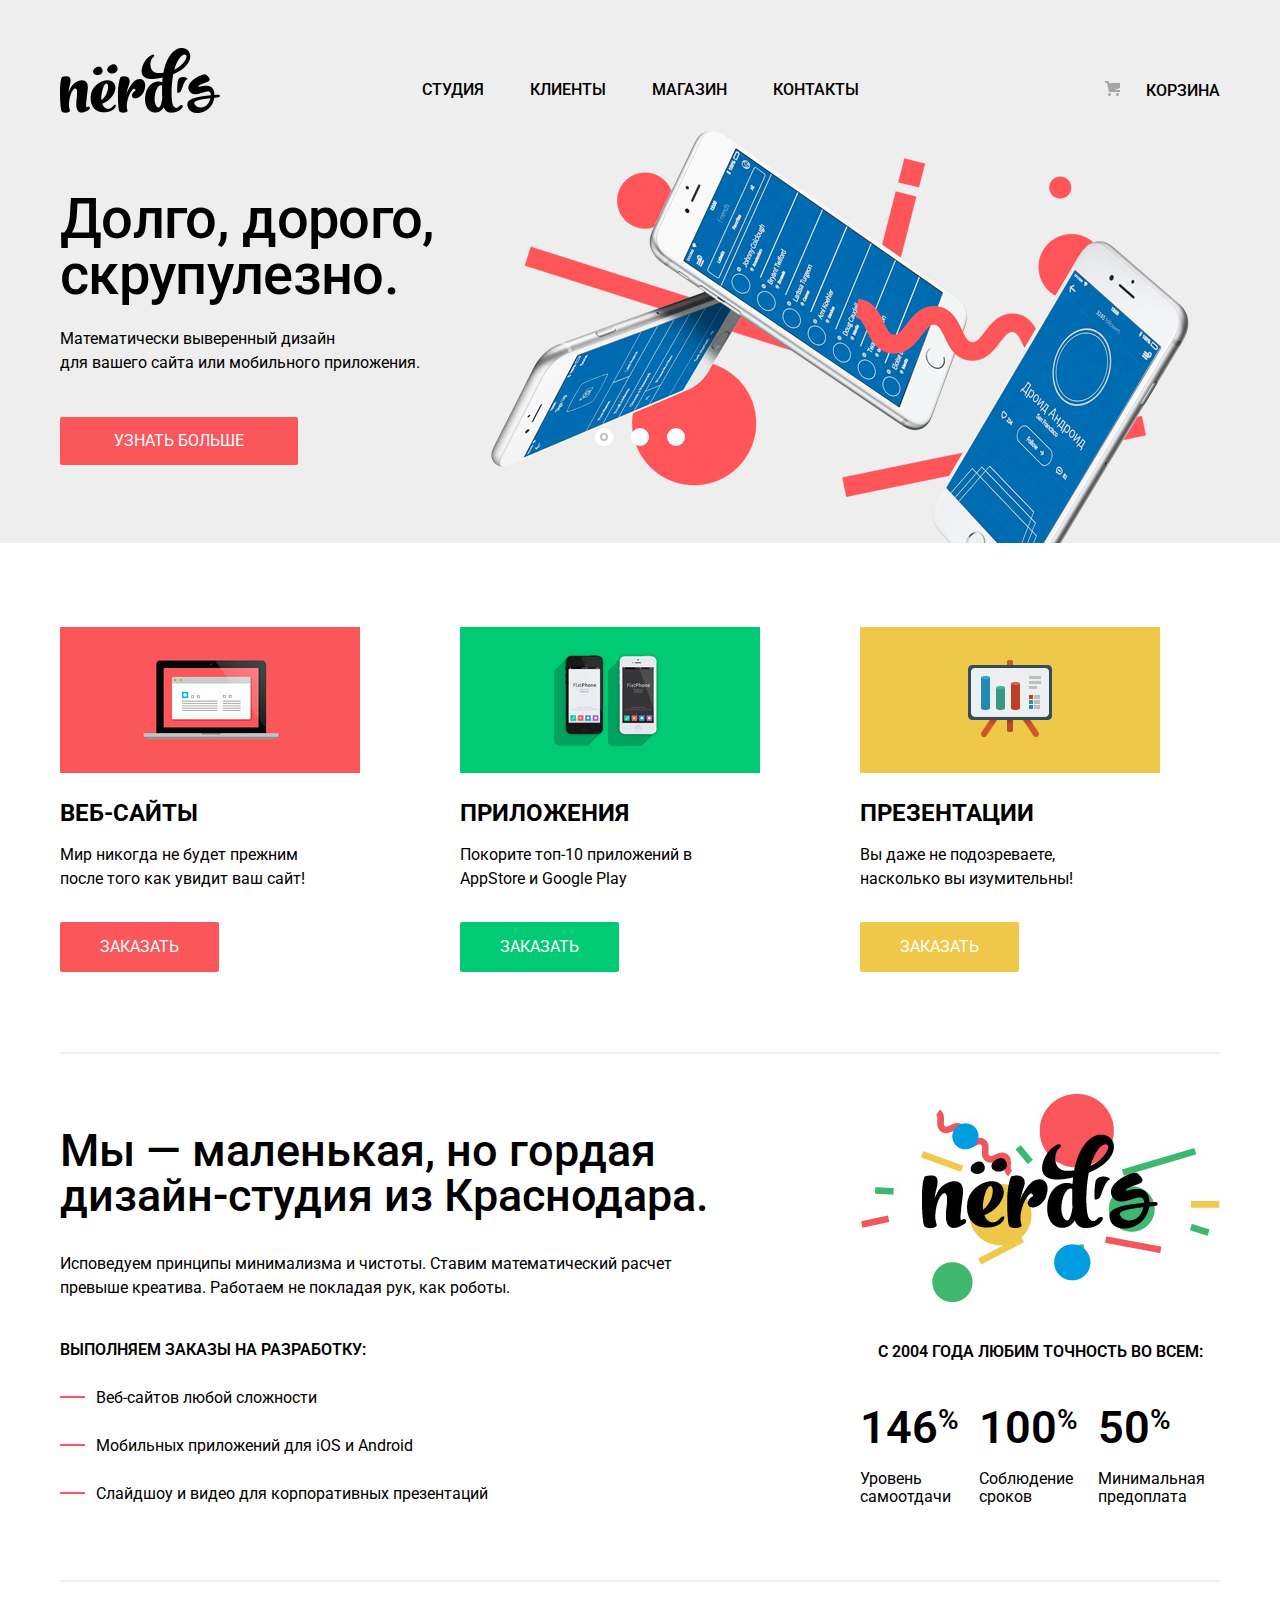
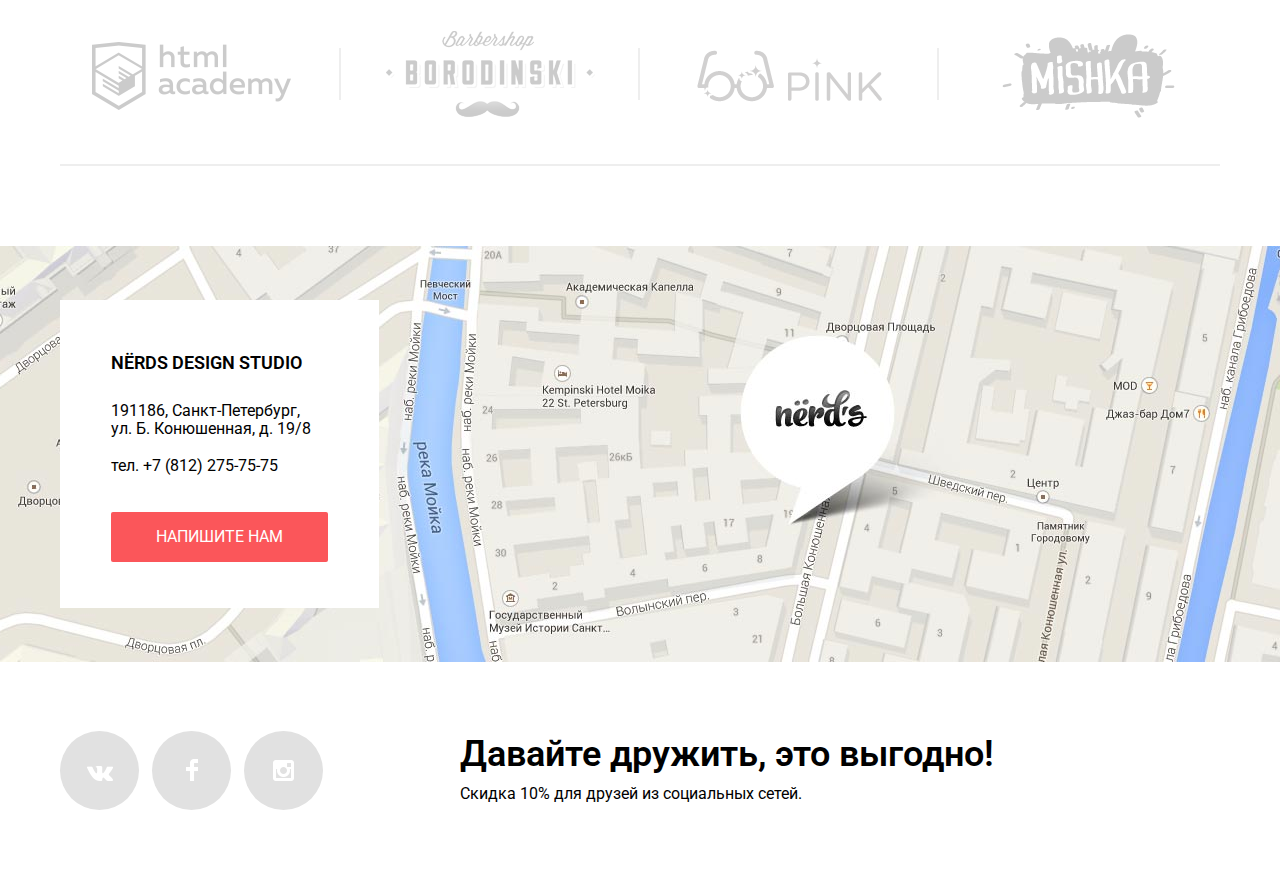
==== commit 3ebfdcd9: "Final amendments" ====
--- a/index.html
+++ b/index.html
@@ -31,29 +31,20 @@
     <section class="slider container">
 
       <div class="slider-item slide-design slide-active" id="slide-design">
-        <p>
-          <b class="slide-title">Долго, дорого,<br> скрупулезно.</b>
-          Математически выверенный дизайн<br>
-          для вашего сайта или мобильного приложения.
-        </p>
+        <b class="slide-title">Долго, дорого, скрупулезно.</b>
+        <p>Математически выверенный дизайн<br> для вашего сайта или мобильного приложения.</p>
         <a href="#" class="button slider-btn">Узнать больше</a>
       </div>
 
       <div class="slider-item slide-math" id="slide-math">
-        <p>
-          <b class="slide-title">Любим математику<br> как никто другой.</b>
-          Никакого креатива, только математические формулы<br>
-          для расчета идеальных пропорций.
-        </p>
+        <b class="slide-title">Любим математику как никто другой</b>
+        <p>Никакого креатива, только математические формулы для расчета идеальных пропорций.</p>
         <a href="#" class="button slider-btn">Узнать больше</a>
       </div>
 
       <div class="slider-item slide-hardcore" id="slide-hardcore">
-        <p>
-          <b class="slide-title">Только ночь,<br> только хардкор.</b>
-          Работать днем, как все? Мы против этого.<br>
-          Ближе к полуночи работа только начинается.
-        </p>
+        <b class="slide-title">Только ночь, только хардкор</b>
+        <p>Работать днем, как все? Мы против этого. Ближе к полуночи работа только начинается.</p>
         <a href="#" class="button slider-btn">Узнать больше</a>
       </div>
 
@@ -157,7 +148,7 @@
     <div class="contacts-container container">
       <div class="contacts-block">
         <span class="studio-title">Nёrds design studio</span>
-        <address>191186, Санкт-Петербург,<br> ул. Б. Конюшенная, д. 19/8</address>
+        <address>191186, Санкт-Петербург, ул.&nbsp;Б.&nbsp;Конюшенная, д.&nbsp;19/8</address>
         <a class="phone" href="tel:+78122757575">тел. +7 (812) 275-75-75</a>
         <a href="#" class="button contacts-btn">Напишите нам</a>
       </div>
@@ -189,17 +180,17 @@
         <div class="contacts-popup-placeholder">
           <div class="control control-name">
             <label for="name">Ваше имя:</label>
-            <input type="text" id="name" name="name" placeholder="Представьтесь, пожалуйста" required>
+            <input type="text" id="name" name="name" placeholder="Представьтесь, пожалуйста">
           </div>
 
           <div class="control control-email">
             <label for="email">Ваш e-mail:</label>
-            <input type="email" id="email" name="email" placeholder="Для отправки ответа" required>
+            <input type="email" id="email" name="email" placeholder="Для отправки ответа">
           </div>
 
           <div class="control control-comment">
             <label for="comment">Текст письма:</label>
-            <textarea id="comment" name="comment" rows="6" placeholder="В свободной форме" required></textarea>
+            <textarea id="comment" name="comment" rows="6" placeholder="В свободной форме"></textarea>
           </div>
         </div>
       </fieldset>
--- a/css/style.min.css
+++ b/css/style.min.css
@@ -1 +1 @@
-*,:after,:before,body,html{margin:0;padding:0}.button,.sprite{display:inline-block;vertical-align:baseline}.info-nerds,.slide-title,.user-navigation a{font-weight:500}.fancy-checkbox,.fancy-radio{visibility:hidden;z-index:-1}.accuracy,.button,.filter-catalog legend,.filter-value-from,.filter-value-to,.form-btn,.layout-title,.orders,.services-title,.site-navigation a,.sorting,.sorting-filters a,.user-navigation a{text-transform:uppercase}html{-webkit-box-sizing:border-box;-moz-box-sizing:border-box;box-sizing:border-box;font-family:Roboto,Arial,sans-serif;font-size:16px}*,:after,:before{box-sizing:inherit;list-style:none}a{text-decoration:none;color:#000}.visually-hidden{position:absolute;overflow:hidden;clip:rect(0 0 0 0);height:1px;width:1px;margin:-1px;padding:0;border:0}.sprite{background:url(../img/spritesheet.png) no-repeat}.sprite-cart{width:15px;height:15px;background-position:-5px -5px}.sprite-checkbox-off{width:23px;height:23px;background-position:-30px -5px}.sprite-checkbox-on{width:27px;height:23px;background-position:-63px -5px}.sprite-close-cross{width:21px;height:21px;background-position:-5px -38px}.sprite-icon-fb{width:12px;height:22px;background-position:-36px -38px}.sprite-icon-insta{width:21px;height:21px;background-position:-58px -38px}.sprite-icon-vk{width:26px;height:15px;background-position:-58px -69px}.sprite-radio-off{width:25px;height:25px;background-position:-100px -5px}.sprite-radio-on{width:25px;height:25px;background-position:-94px -40px}.container{width:1200px;padding:0 20px;margin:0 auto}.button{padding:15px 54px;border-radius:2px;background-color:#fb565a;color:#fff;border:none;line-height:18px;max-width:250px}.button:hover{background-color:#e74246}.button:focus{background-color:#d7373b;color:rgba(255,255,255,.3);box-shadow:0 1px 2px #c13135 inset}.hero,.main-header{background-color:#eee}.main-header{padding-top:48px}.main-navigation{display:flex;align-items:stretch}.main-logo{display:block;width:280px}.main-logo:hover{opacity:.8}.main-logo:focus{opacity:.3}.site-navigation{width:600px;text-align:center;padding-top:33px}.site-navigation li{display:inline-block;vertical-align:middle;margin:0}.site-navigation a{display:block;margin:0 21px;padding-bottom:8px;font-weight:500}.site-navigation .active-page{border-bottom:2px solid #fb565a}.site-navigation a:hover{color:#fb565a}.site-navigation a:focus{color:rgba(0,0,0,.3)}.user-navigation{width:280px;text-align:right;padding-top:33px}.accuracy,.contacts-btn,.page-header,.partners-item,.social-btn{text-align:center}.user-navigation a:hover{color:#fb565a}.user-navigation a:focus{color:rgba(0,0,0,.3)}.user-navigation .sprite-cart{margin-right:26px}.hero{margin-bottom:84px}.slider{position:relative}.slide-title{display:block;font-size:56px;line-height:1;padding-bottom:24px;letter-spacing:-.38px}.slider-item{min-height:426px;background-repeat:no-repeat;display:none;padding:74px 0;line-height:1.5}.slider-item p{margin-bottom:42px;max-width:600px}.slide-active,.slider-item:target{display:block}.slide-design{background:url(../img/main/slide-design.png) right 31px bottom no-repeat}.slide-math{background:url(../img/main/slide-math.png) right 2px bottom no-repeat}.slide-hardcore{background:url(../img/main/slide-hardcore.png) right 2px bottom no-repeat}.slider-controls{position:absolute;left:50%;transform:translateX(-50%);bottom:97px}.slider-controls a{display:inline-block;vertical-align:middle;width:18px;height:18px;border-radius:50%;background:#fff;margin:0 7px;position:relative}.slider-controls .active{cursor:default}.slider-controls a.active::before{content:"";display:block;position:absolute;width:8px;height:8px;left:5px;top:5px;border:2px solid #c2c2c2;border-radius:50%}.info,.partners,.services-list{border-bottom:2px solid #eee}.services-title{font-size:24px;line-height:1.25;margin-top:20px}.services-txt{line-height:1.5;margin-top:15px;padding-bottom:31px}.services-list{display:flex;align-items:stretch;padding-bottom:80px;margin-bottom:40px}.service-item{width:300px;margin-right:100px}.service-item:last-child{margin-right:0}.service-item p{max-width:250px}.order-btn{padding:16px 40px}.service-applications .order-btn{background-color:#00ca74}.service-applications .order-btn:hover{background-color:#00bc6c}.service-applications .order-btn:focus{background-color:#00aa62;color:rgba(255,255,255,.3);box-shadow:0 1px 2px #009958 inset}.service-presentations .order-btn{background-color:#efc84a}.service-presentations .order-btn:hover{background-color:#eab534}.service-presentations .order-btn:focus{background-color:#e5a722;color:rgba(255,255,255,.3);box-shadow:0 1px 2px #ce961f inset}.info{display:flex;padding-bottom:74px}.studio-img{width:360px}.studio-txt{padding:34px 120px 0 0;width:800px}.info-nerds{font-size:45px;line-height:1}.accuracy,.info-txt,.list-item,.orders{line-height:1.5}.accuracy,.orders,.percentage,.promo-txt,.studio-title{font-weight:600}.info-txt{padding:34px 0 38px}.orders{font-size:16px}.list-item{margin-top:24px}.list-item::before{content:"";display:inline-block;vertical-align:middle;width:25px;height:2px;background:#fb565a;margin-right:11px;margin-top:-3px}.accuracy{display:block;padding-top:34px}.percentage{font-size:45px}.percentage sup{font-size:28px}.advantages{display:flex;padding-top:38px}.advantage-item{width:33%}.advantage-txt{display:block;padding-top:16px;line-height:1.1}.percentage{display:block}.partners{padding:47px 0 39px;margin-bottom:80px}.partners-list{display:flex;justify-content:center;overflow:hidden;padding-top:2px}.partners-item{width:209px;margin:0 45px;position:relative}.main-footer,.map{margin-bottom:69px}.partners-item::after{content:"";position:absolute;width:2px;height:52px;background:#eee;right:-45px;top:17px}.map,.map-placeholder{height:416px}.partners-item:last-of-type::after{display:none}.partners-item a{opacity:.2}.partners-item a:hover{opacity:1}.partners-item a:focus{opacity:.1}.map{position:relative;overflow:hidden;background:url(../img/map.jpg) center center no-repeat;background-size:cover}.contacts-container{position:absolute;left:0;top:54px;bottom:54px;margin-left:50%;transform:translateX(-50%);width:100%;max-width:1200px}.contacts-block{width:319px;height:308px;background:#fff;padding:48px 51px}.main-footer{display:flex}.social{width:400px}.social-btn{display:inline-block;vertical-align:middle;background-color:#e1e1e1;width:79px;height:79px;border-radius:50%;line-height:89px;margin-right:9px}.social-btn:focus,.social-btn:hover{background-color:#e74246}.social-btn:focus{box-shadow:0 1px 2px #c13135 inset}.social-btn:focus .sprite{opacity:.3}.promo{width:760px;padding-top:5px}.promo-txt{display:block;font-size:36px;line-height:1;padding-bottom:13px}.studio-title{display:block;font-size:18px;line-height:1.7;text-transform:uppercase;margin-bottom:20px}.contacts-block address{font-style:normal;margin-bottom:20px}.contacts-btn{padding:15px;display:block;margin-top:37px}.contacts-popup-form{position:fixed;left:50%;top:50%;margin:-295px 0 0 -480px;transform:translateY(-1000px);transition:transform .35s cubic-bezier(.4,0,1,1) 0s;width:960px;height:590px;padding:65px 100px 84px;background:#fff;box-shadow:0 0 10px rgba(0,0,0,.3)}.contacts-popup-form.opened{transform:translateY(0)}.contacts-popup-close{position:absolute;right:90px;top:79px}.contacts-popup-form fieldset{border:none;padding:0;margin:0}.contacts-popup-form .contacts-popup-placeholder{display:flex;flex-direction:row;flex-wrap:wrap;justify-content:space-between}.contacts-popup-form legend{font-size:45px;font-weight:500;margin-bottom:37px}.contacts-popup-form .control{width:100%}.contacts-popup-form .control-email,.contacts-popup-form .control-name{width:360px;margin-bottom:33px}.contacts-popup-form .control-comment{margin-bottom:43px}.contacts-popup-form label{display:block;font-weight:600;margin-bottom:9px}.contacts-popup-form input,.contacts-popup-form textarea{height:50px;line-height:50px;border:2px solid #d7dcde;color:#000;border-radius:2px;width:100%;padding:0 14px;outline:0;box-shadow:none}.contacts-popup-form textarea{height:118px;line-height:1.2;padding:11px;resize:none}.contacts-popup-form input::placeholder,.contacts-popup-form textarea::placeholder{color:#a1a1a1}.contacts-popup-form input:hover,.contacts-popup-form textarea:hover{border-color:#b4b9bb}.contacts-popup-form input:focus,.contacts-popup-form textarea:focus{border-color:#000}.contacts-popup-form input.touched:invalid,.contacts-popup-form textarea.touched:invalid{border-color:#e74246;color:#e74246}.contacts-popup-form input.touched:invalid::placeholder,.contacts-popup-form textarea.touched:invalid::placeholder{color:#e74246}.contacts-popup-form .button{padding:16px 81px}.page-header{font-size:55px;line-height:1;font-weight:500;background-color:#eee;padding:38px 0 108px}.filter-features,.filter-net,.filter-price{border:none;padding:0}.catalog{display:flex}.filters{width:260px;margin-right:140px}.filter-price{margin:19px 0 26px}.filter-net{margin:19px 0 23px}.filter-net label{display:block;margin-bottom:16px}.filter-features{margin:19px 0 32px}.filter-features label{display:block;margin-bottom:17px}.filter-catalog legend{font-weight:600;font-size:19px;line-height:1.6;margin-bottom:14px}.filter-catalog .form-btn{width:100%;text-align:center;margin-bottom:8px}.filter-price legend{margin-bottom:48px}.filter-price-placeholder{background-color:#eee;padding:39px 21px;border-radius:2px;margin-bottom:14px}.filter-price-range{background:#d7dcde;height:2px;position:relative}.filter-price-range-selected{background:#00ca74;height:2px;width:143px}.filter-price-range::after,.filter-price-range::before{content:"";display:block;position:absolute;top:-8px;width:20px;height:20px;background-color:#ababab;border:8px solid #fff;border-radius:100%;box-shadow:0 3px 2px #cccdcd;cursor:pointer}.filter-price-range::before{left:0}.filter-price-range::after{left:143px;transform:translateX(-10px)}.filter-value-placeholder{display:flex;justify-content:space-between;margin-bottom:27px}.fancy-checkbox~.sprite,.fancy-radio~.sprite,.form-btn{display:inline-block;vertical-align:middle}.filter-value-from,.filter-value-to{width:113px}.filter-value-to{text-align:right}.filter-value-from span,.filter-value-to span{display:inline-block;vertical-align:middle;width:80px;height:38px;line-height:38px;text-align:center;background-color:#eee;border-radius:2px;margin-left:6px}.fancy-checkbox{opacity:0;position:absolute}.fancy-checkbox~.sprite{margin-right:9px;width:27px;height:23px;background-position:-30px -5px;opacity:.4}.fancy-checkbox:disabled~.sprite{opacity:.3}.fancy-checkbox:hover:not(:disabled)~.sprite{opacity:1}.fancy-checkbox:checked~.sprite{background-position:-63px -5px}.fancy-radio{opacity:0;position:absolute}.fancy-radio~.sprite{margin-right:10px;width:25px;height:25px;background-position:-100px -5px;opacity:.4}.form-btn,.nav-link{height:50px;line-height:50px}.fancy-radio:checked~.sprite{background-position:-94px -40px}.fancy-radio:disabled~.sprite{opacity:.3}.fancy-radio:hover:not(:disabled)~.sprite{opacity:1}.disabled{opacity:.3}.form-btn{color:#000;background-color:#eee;border:none}.form-btn:hover{color:#000;background-color:#dfdfdf}.form-btn:active,.form-btn:focus{color:#000;background-color:#d5d5d5;box-shadow:0 3px 3px #bfbfbf inset}.nav-link{border-radius:2px;padding:0 18px;min-width:50px;text-align:center;margin-right:7px;font-weight:600}.nav-link.active{background-color:#fff;border:3px solid #dbdbdb;line-height:45px}.nav-link-next{padding:0 79px;font-weight:600}.shop-content{width:760px;margin-bottom:60px}.sorting{display:flex;flex-direction:row;justify-content:space-between;margin-bottom:55px;font-size:18px;line-height:1;font-weight:600;margin-top:23px}.pickers,.pickers li,.sorting-filters,.sorting-filters li{display:inline-block;vertical-align:baseline}.sorting-filters{margin-right:33px}.sorting-filters li{margin-left:21px}.sorting-filters a{font-size:14px;opacity:.3;font-weight:300}.sorting-filters a:hover{opacity:.6}.sorting-filters a:active,.sorting-filters a:focus{opacity:1}.pickers li{margin-left:9px}.arrow-down,.arrow-up{display:inline-block;vertical-align:middle;width:0;height:0;border-left:7px solid transparent;border-right:7px solid transparent}.pickers a{opacity:.3}.pickers a:hover{opacity:.6}.pickers a:active,.pickers a:focus{opacity:1}.arrow-up{border-bottom:11px solid}.arrow-down{border-top:11px solid}.layouts{display:flex;flex-direction:row;justify-content:space-between;flex-wrap:wrap}.layout-item{width:360px;margin-bottom:29px;overflow:hidden;position:relative}.layout-pic{display:block}.layout-window{height:41px;line-height:41px;border-radius:2px 2px 0 0;background:#4d4d4d;padding-left:16px;opacity:.12;transition:opacity .25s linear 0s}.layout-window span,.layout-window span::after,.layout-window span::before{display:inline-block;vertical-align:middle;width:14px;height:14px;border-radius:50%;background:#fff}.layout-window span{margin:0 23px;position:relative}.layout-window span::after,.layout-window span::before{content:"";position:absolute;top:0}.layout-window span::before{left:-23px}.layout-window span::after{left:23px}.layout-item:hover .layout-window{opacity:1}.layout-hover{text-align:center;background:#eee;position:absolute;left:0;right:0;bottom:0;padding:29px 29px 48px;transform:translateY(110%);transition:transform .25s linear 0s}.layout-title{display:block;padding-bottom:15px;font-size:18px;font-weight:500;line-height:1.6}.layout-hover p{color:#666;margin-bottom:31px;max-height:296px;overflow-y:auto}.layout-item:hover .layout-hover{transform:translateY(0)}.layout-btn{padding:15px 61px}.paginator{margin-top:26px}
+*,:after,:before,body,html{margin:0;padding:0}.button,.sprite{display:inline-block;vertical-align:baseline}.info-nerds,.slide-title,.user-navigation a{font-weight:500}.button,.contacts-popup-form input,.contacts-popup-form textarea,.filter-catalog .form-btn,html{font-family:Roboto,Arial,sans-serif}.fancy-checkbox,.fancy-radio{visibility:hidden;z-index:-1}.accuracy,.button,.filter-catalog legend,.filter-value-from,.filter-value-to,.form-btn,.layout-title,.orders,.services-title,.site-navigation a,.sorting,.sorting-filters a,.user-navigation a{text-transform:uppercase}html{-webkit-box-sizing:border-box;-moz-box-sizing:border-box;box-sizing:border-box;font-size:16px}*,:after,:before{box-sizing:inherit;list-style:none}a{text-decoration:none;color:#000}.visually-hidden{position:absolute;overflow:hidden;clip:rect(0 0 0 0);height:1px;width:1px;margin:-1px;padding:0;border:0}.sprite{background:url(../img/spritesheet.png) no-repeat}.sprite-cart{width:15px;height:15px;background-position:-5px -5px}.sprite-checkbox-off{width:23px;height:23px;background-position:-30px -5px}.sprite-checkbox-on{width:27px;height:23px;background-position:-63px -5px}.sprite-close-cross{width:21px;height:21px;background-position:-5px -38px}.sprite-icon-fb{width:12px;height:22px;background-position:-36px -38px}.sprite-icon-insta{width:21px;height:21px;background-position:-58px -38px}.sprite-icon-vk{width:26px;height:15px;background-position:-58px -69px}.sprite-radio-off{width:25px;height:25px;background-position:-100px -5px}.sprite-radio-on{width:25px;height:25px;background-position:-94px -40px}.container{width:1200px;padding:0 20px;margin:0 auto}.button{padding:15px 54px;border-radius:2px;background-color:#fb565a;color:#fff;border:none;line-height:18px;max-width:275px}.button:hover{background-color:#e74246}.button:focus{background-color:#d7373b;color:rgba(255,255,255,.3);box-shadow:0 1px 2px #c13135 inset}.hero,.main-header{background-color:#eee}.main-header{padding-top:48px}.main-navigation{display:flex;align-items:stretch}.main-logo{display:block;width:280px}.main-logo:hover{opacity:.8}.main-logo:focus{opacity:.3}.site-navigation{width:600px;text-align:center;padding-top:33px}.site-navigation li{display:inline-block;vertical-align:middle;margin:0}.site-navigation a{display:block;margin:0 21px;padding-bottom:8px;font-weight:500}.site-navigation .active-page{border-bottom:2px solid #fb565a}.site-navigation a:hover{color:#fb565a}.site-navigation a:focus{color:rgba(0,0,0,.3)}.user-navigation{width:280px;text-align:right;padding-top:33px}.accuracy,.contacts-btn,.page-header,.partners-item,.social-btn{text-align:center}.user-navigation a:hover{color:#fb565a}.user-navigation a:focus{color:rgba(0,0,0,.3)}.user-navigation .sprite-cart{margin-right:26px}.hero{margin-bottom:84px}.slider{position:relative}.slide-title{display:block;font-size:56px;line-height:1;padding-bottom:24px;letter-spacing:-.68px}.slider-item{min-height:426px;background-repeat:no-repeat;display:none;padding:74px 0;line-height:1.5}.slider-item p{margin-bottom:42px;max-width:600px}.slide-design .slide-title,.slide-math .slide-title{width:550px}.slide-math p{width:408px}.slide-hardcore .slide-title{width:500px;letter-spacing:0}.slide-hardcore p{width:371px}.slide-active,.slider-item:target{display:block}.slide-design{background:url(../img/main/slide-design.png) right 31px bottom no-repeat}.slide-math{background:url(../img/main/slide-math.png) right 2px bottom no-repeat}.slide-hardcore{background:url(../img/main/slide-hardcore.png) right 2px bottom no-repeat}.slider-controls{position:absolute;left:50%;transform:translateX(-50%);bottom:97px}.slider-controls a{display:inline-block;vertical-align:middle;width:18px;height:18px;border-radius:50%;background:#fff;margin:0 7px;position:relative}.slider-controls .active{cursor:default}.slider-controls a.active::before{content:"";display:block;position:absolute;width:8px;height:8px;left:5px;top:5px;border:2px solid #c2c2c2;border-radius:50%}.info,.partners,.services-list{border-bottom:2px solid #eee}.services-title{font-size:24px;line-height:1.25;margin-top:20px}.services-txt{line-height:1.5;margin-top:15px;padding-bottom:31px}.services-list{display:flex;align-items:stretch;padding-bottom:80px;margin-bottom:40px}.service-item{width:300px;margin-right:100px}.service-item:last-child{margin-right:0}.service-item p{max-width:250px}.order-btn{padding:16px 40px}.service-applications .order-btn{background-color:#00ca74}.service-applications .order-btn:hover{background-color:#00bc6c}.service-applications .order-btn:focus{background-color:#00aa62;color:rgba(255,255,255,.3);box-shadow:0 1px 2px #009958 inset}.service-presentations .order-btn{background-color:#efc84a}.service-presentations .order-btn:hover{background-color:#eab534}.service-presentations .order-btn:focus{background-color:#e5a722;color:rgba(255,255,255,.3);box-shadow:0 1px 2px #ce961f inset}.info{display:flex;padding-bottom:74px}.studio-img{width:360px}.studio-txt{padding:34px 120px 0 0;width:800px}.info-nerds{font-size:45px;line-height:1}.accuracy,.info-txt,.list-item,.orders{line-height:1.5}.accuracy,.orders,.percentage,.promo-txt,.studio-title{font-weight:600}.info-txt{padding:34px 0 38px}.orders{font-size:16px}.list-item{margin-top:24px}.list-item::before{content:"";display:inline-block;vertical-align:middle;width:25px;height:2px;background:#fb565a;margin-right:11px;margin-top:-3px}.accuracy{display:block;padding-top:34px}.percentage{font-size:45px}.percentage sup{font-size:28px}.advantages{display:flex;padding-top:38px}.advantage-item{width:33%}.advantage-txt{display:block;padding-top:16px;line-height:1.1}.percentage{display:block}.partners{padding:47px 0 39px;margin-bottom:80px}.partners-list{display:flex;justify-content:center;overflow:hidden;padding-top:2px}.partners-item{width:209px;margin:0 45px;position:relative}.main-footer,.map{margin-bottom:69px}.partners-item::after{content:"";position:absolute;width:2px;height:52px;background:#eee;right:-45px;top:17px}.map,.map-placeholder{height:416px}.partners-item:last-of-type::after{display:none}.partners-item a{opacity:.2}.partners-item a:hover{opacity:1}.partners-item a:focus{opacity:.1}.map{position:relative;overflow:hidden;background:url(../img/map.jpg) center center no-repeat;background-size:cover}.contacts-container{position:absolute;left:0;top:54px;bottom:54px;margin-left:50%;transform:translateX(-50%);width:100%;max-width:1200px}.contacts-block{width:319px;height:308px;background:#fff;padding:48px 51px}.main-footer{display:flex}.social{width:400px}.social-btn{display:inline-block;vertical-align:middle;background-color:#e1e1e1;width:79px;height:79px;border-radius:50%;line-height:89px;margin-right:9px}.social-btn:focus,.social-btn:hover{background-color:#e74246}.social-btn:focus{box-shadow:0 1px 2px #c13135 inset}.social-btn:focus .sprite{opacity:.3}.promo{width:760px;padding-top:5px}.promo-txt{display:block;font-size:36px;line-height:1;padding-bottom:13px}.studio-title{display:block;font-size:18px;line-height:1.7;text-transform:uppercase;margin-bottom:23px}.contacts-block address{font-style:normal;margin-bottom:18px}.contacts-btn{padding:16px;display:block;margin-top:37px}.contacts-popup-form{position:fixed;left:50%;top:50%;margin:-295px 0 0 -480px;transform:translateY(-1000px);transition:transform .35s cubic-bezier(.4,0,1,1) 0s;width:960px;height:590px;padding:65px 100px 84px;background:#fff;box-shadow:0 15px 50px rgba(0,0,0,.8)}.contacts-popup-form.invalid-form{animation:shake .6s}.contacts-popup-form.opened{transform:translateY(0)}.contacts-popup-close{position:absolute;right:90px;top:79px}.contacts-popup-form fieldset{border:none;padding:0;margin:0}.contacts-popup-form .contacts-popup-placeholder{display:flex;flex-direction:row;flex-wrap:wrap;justify-content:space-between}.contacts-popup-form legend{font-size:45px;font-weight:500;margin-bottom:37px}.contacts-popup-form .control{width:100%}.contacts-popup-form .control-email,.contacts-popup-form .control-name{width:360px;margin-bottom:33px}.contacts-popup-form .control-comment{margin-bottom:43px}.contacts-popup-form label{display:block;font-weight:600;margin-bottom:9px}.contacts-popup-form input,.contacts-popup-form textarea{height:50px;line-height:50px;border:2px solid #d7dcde;color:#000;border-radius:2px;width:100%;padding:0 14px;outline:0;box-shadow:none}.contacts-popup-form textarea{height:118px;line-height:1.2;padding:11px;resize:none}.contacts-popup-form input::placeholder,.contacts-popup-form textarea::placeholder{color:#a1a1a1}.contacts-popup-form input:hover:not(.invalid):not(:focus),.contacts-popup-form textarea:hover:not(.invalid):not(:focus){border-color:#b4b9bb}.contacts-popup-form input:focus,.contacts-popup-form textarea:focus{border-color:#000}.contacts-popup-form .invalid{border-color:#e74246;color:#e74246}.contacts-popup-form .invalid::placeholder{color:#e74246}.contacts-popup-form .button{padding:16px 83px}.page-header{font-size:55px;line-height:1;font-weight:500;background-color:#eee;padding:38px 0 108px}.filter-features,.filter-net,.filter-price{border:none;padding:0}.catalog{display:flex}.filters{width:260px;margin-right:140px}.filter-price{margin:19px 0 27px}.filter-net{margin:19px 0 24px}.filter-net label{display:block;margin-bottom:16px}.filter-features{margin:19px 0 32px}.filter-features label{display:block;margin-bottom:17px}.filter-catalog legend{font-weight:600;font-size:19px;line-height:1.6;margin-bottom:14px}.filter-catalog .form-btn{font-weight:500;width:100%;text-align:center;margin-bottom:8px}.filter-price legend{margin-bottom:48px}.filter-price-placeholder{background-color:#eee;padding:39px 21px;border-radius:2px;margin-bottom:14px}.filter-price-range{background:#d7dcde;height:2px;position:relative}.filter-price-range-selected{background:#00ca74;height:2px;width:143px}.filter-price-range::after,.filter-price-range::before{content:"";display:block;position:absolute;top:-8px;width:20px;height:20px;background-color:#ababab;border:8px solid #fff;border-radius:100%;box-shadow:0 3px 2px #cccdcd;cursor:pointer}.filter-price-range::before{left:0}.filter-price-range::after{left:143px;transform:translateX(-10px)}.filter-value-placeholder{display:flex;justify-content:space-between;margin-bottom:27px}.fancy-checkbox~.sprite,.fancy-radio~.sprite,.form-btn{display:inline-block;vertical-align:middle}.filter-value-from,.filter-value-to{width:113px}.filter-value-to{text-align:right}.filter-value-from span,.filter-value-to span{display:inline-block;vertical-align:middle;width:80px;height:38px;line-height:38px;text-align:center;background-color:#eee;border-radius:2px;margin-left:6px}.fancy-checkbox{opacity:0;position:absolute}.fancy-checkbox~.sprite{margin-right:7px;width:27px;height:23px;background-position:-30px -5px;opacity:.4}.fancy-checkbox:disabled~.sprite{opacity:.3}.fancy-checkbox:hover:not(:disabled)~.sprite{opacity:1}.fancy-checkbox:checked~.sprite{background-position:-63px -5px}.fancy-radio{opacity:0;position:absolute}.fancy-radio~.sprite{margin-right:8px;width:25px;height:25px;background-position:-100px -5px;opacity:.4}.form-btn,.nav-link{height:50px;line-height:50px}.fancy-radio:checked~.sprite{background-position:-94px -40px}.fancy-radio:disabled~.sprite{opacity:.3}.fancy-radio:hover:not(:disabled)~.sprite{opacity:1}.disabled{opacity:.3}.form-btn{color:#000;background-color:#eee;border:none}.form-btn:hover{color:#000;background-color:#dfdfdf}.form-btn:active,.form-btn:focus{color:#000;background-color:#d5d5d5;box-shadow:0 3px 3px #bfbfbf inset}.nav-link{border-radius:2px;padding:0 18px;min-width:50px;text-align:center;margin-right:7px;font-weight:600}.nav-link.active{background-color:#fff;border:3px solid #dbdbdb;line-height:45px}.nav-link-next{padding:0 79px;font-weight:600}.shop-content{width:760px;margin-bottom:60px}.sorting{display:flex;flex-direction:row;justify-content:space-between;margin-bottom:55px;font-size:18px;line-height:1;font-weight:600;margin-top:23px}.pickers,.pickers li,.sorting-filters,.sorting-filters li{display:inline-block;vertical-align:baseline}.sorting-filters{margin-right:33px}.sorting-filters li{margin-left:21px}.sorting-filters a{font-size:14px;opacity:.3;font-weight:300}.sorting-filters a:hover{opacity:.6}.sorting-filters a:active,.sorting-filters a:focus{opacity:1}.pickers li{margin-left:9px}.arrow-down,.arrow-up{display:inline-block;vertical-align:middle;width:0;height:0;border-left:7px solid transparent;border-right:7px solid transparent}.pickers a{opacity:.3}.pickers a:hover{opacity:.6}.pickers a:active,.pickers a:focus{opacity:1}.arrow-up{border-bottom:11px solid}.arrow-down{border-top:11px solid}.layouts{display:flex;flex-direction:row;justify-content:space-between;flex-wrap:wrap}.layout-item{width:360px;height:619px;margin-bottom:29px;overflow:hidden;position:relative}.layout-window{height:41px;line-height:41px;border-radius:2px 2px 0 0;background:#4d4d4d;padding-left:16px;opacity:.12;transition:opacity .25s linear 0s}.layout-window span,.layout-window span::after,.layout-window span::before{display:inline-block;vertical-align:middle;width:14px;height:14px;border-radius:50%;background:#fff}.layout-window span{margin:0 23px;position:relative}.layout-window span::after,.layout-window span::before{content:"";position:absolute;top:0}.layout-window span::before{left:-23px}.layout-window span::after{left:23px}.layout-item:hover .layout-window{opacity:1}.layout-hover{text-align:center;background:#eee;position:absolute;left:0;right:0;bottom:0;padding:29px 29px 47px;transform:translateY(110%);transition:transform .25s linear 0s}.layout-title{display:block;padding-bottom:15px;font-size:18px;font-weight:500;line-height:1.6}.layout-hover p{color:#666;margin:0 auto 31px;max-height:296px;overflow-y:auto;width:200px}.layout-barbershop,.layout-mishka{margin-bottom:31px}.layout-barbershop p{width:180px}.layout-barbershop .layout-hover,.layout-mishka .layout-hover{padding-bottom:43px}.layout-aplus p,.layout-kvast p,.layout-pink p{width:250px}.layout-item:hover .layout-hover{transform:translateY(0)}.layout-btn{padding:15px 61px}.paginator{margin-top:30px}@keyframes shake{0%,100%{transform:translateX(0)}10%,30%,50%,70%,90%{transform:translateX(-10px)}20%,40%,60%,80%{transform:translateX(10px)}}
